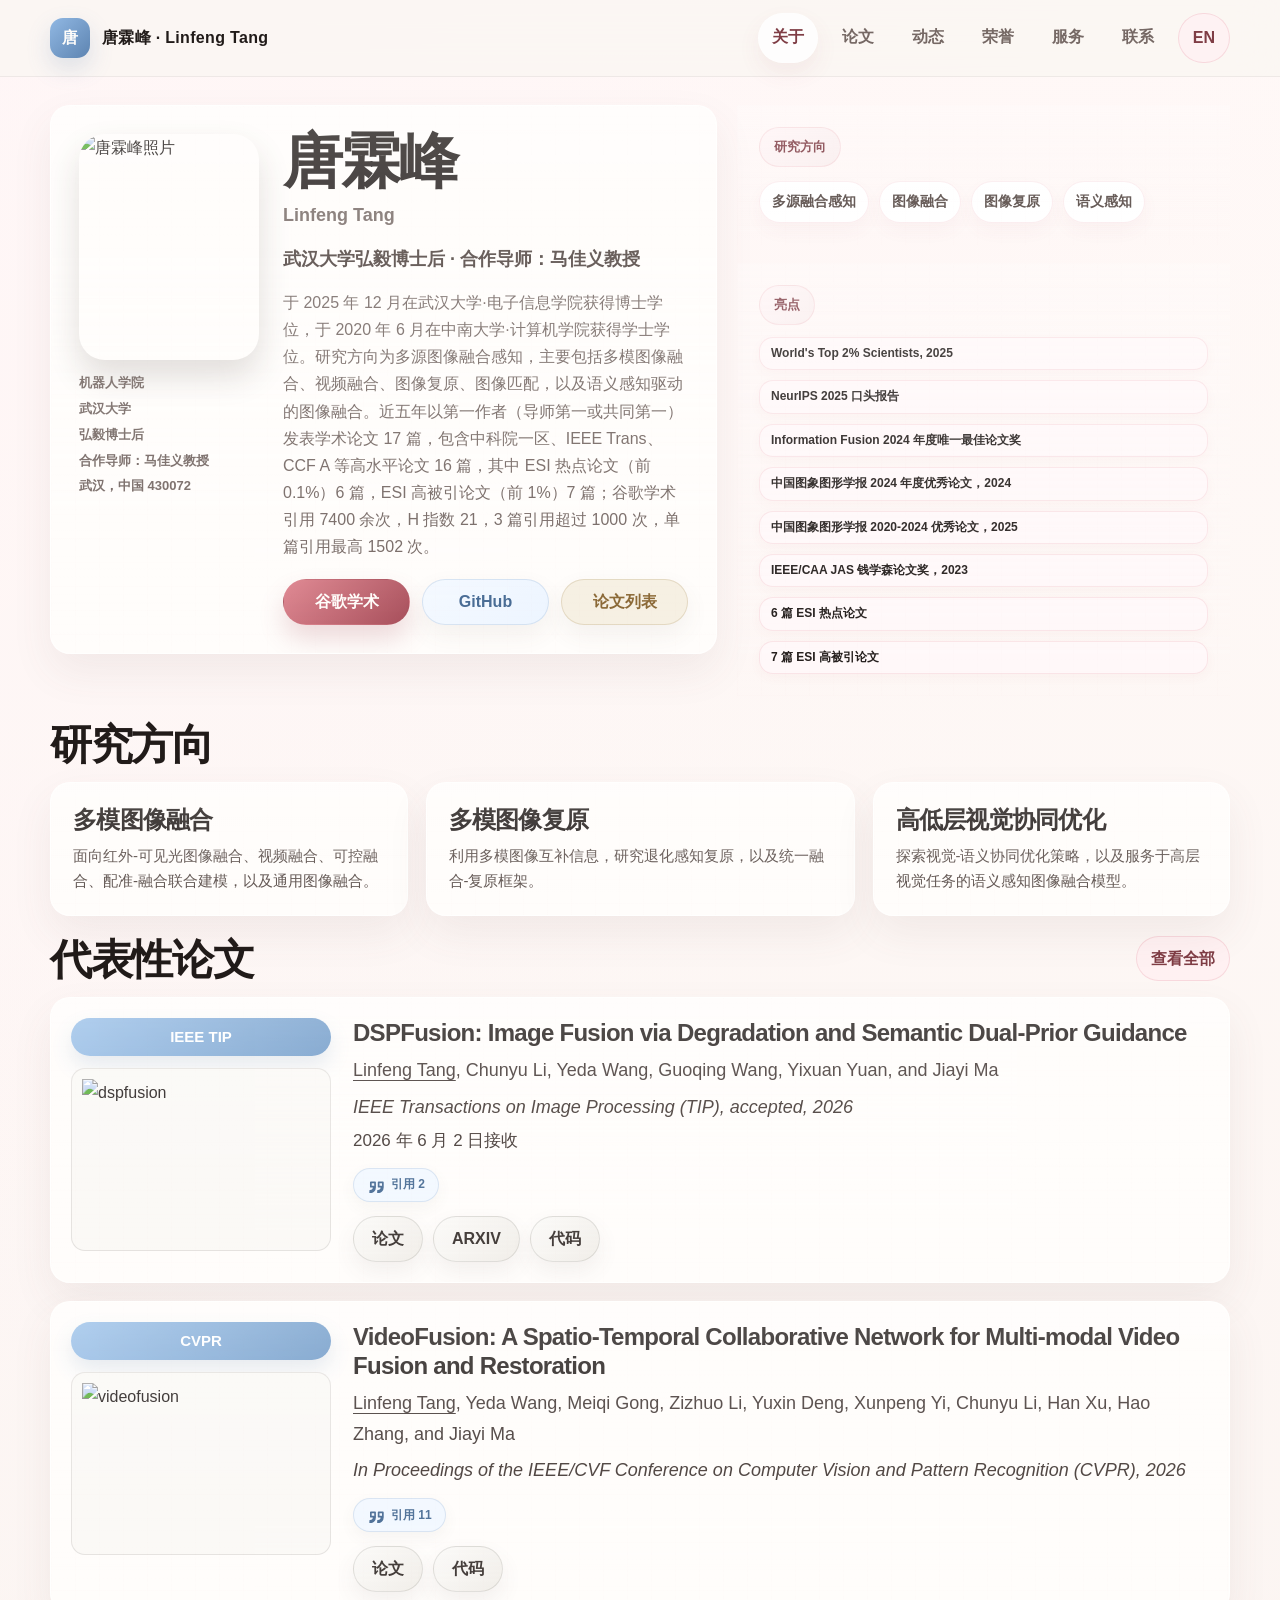
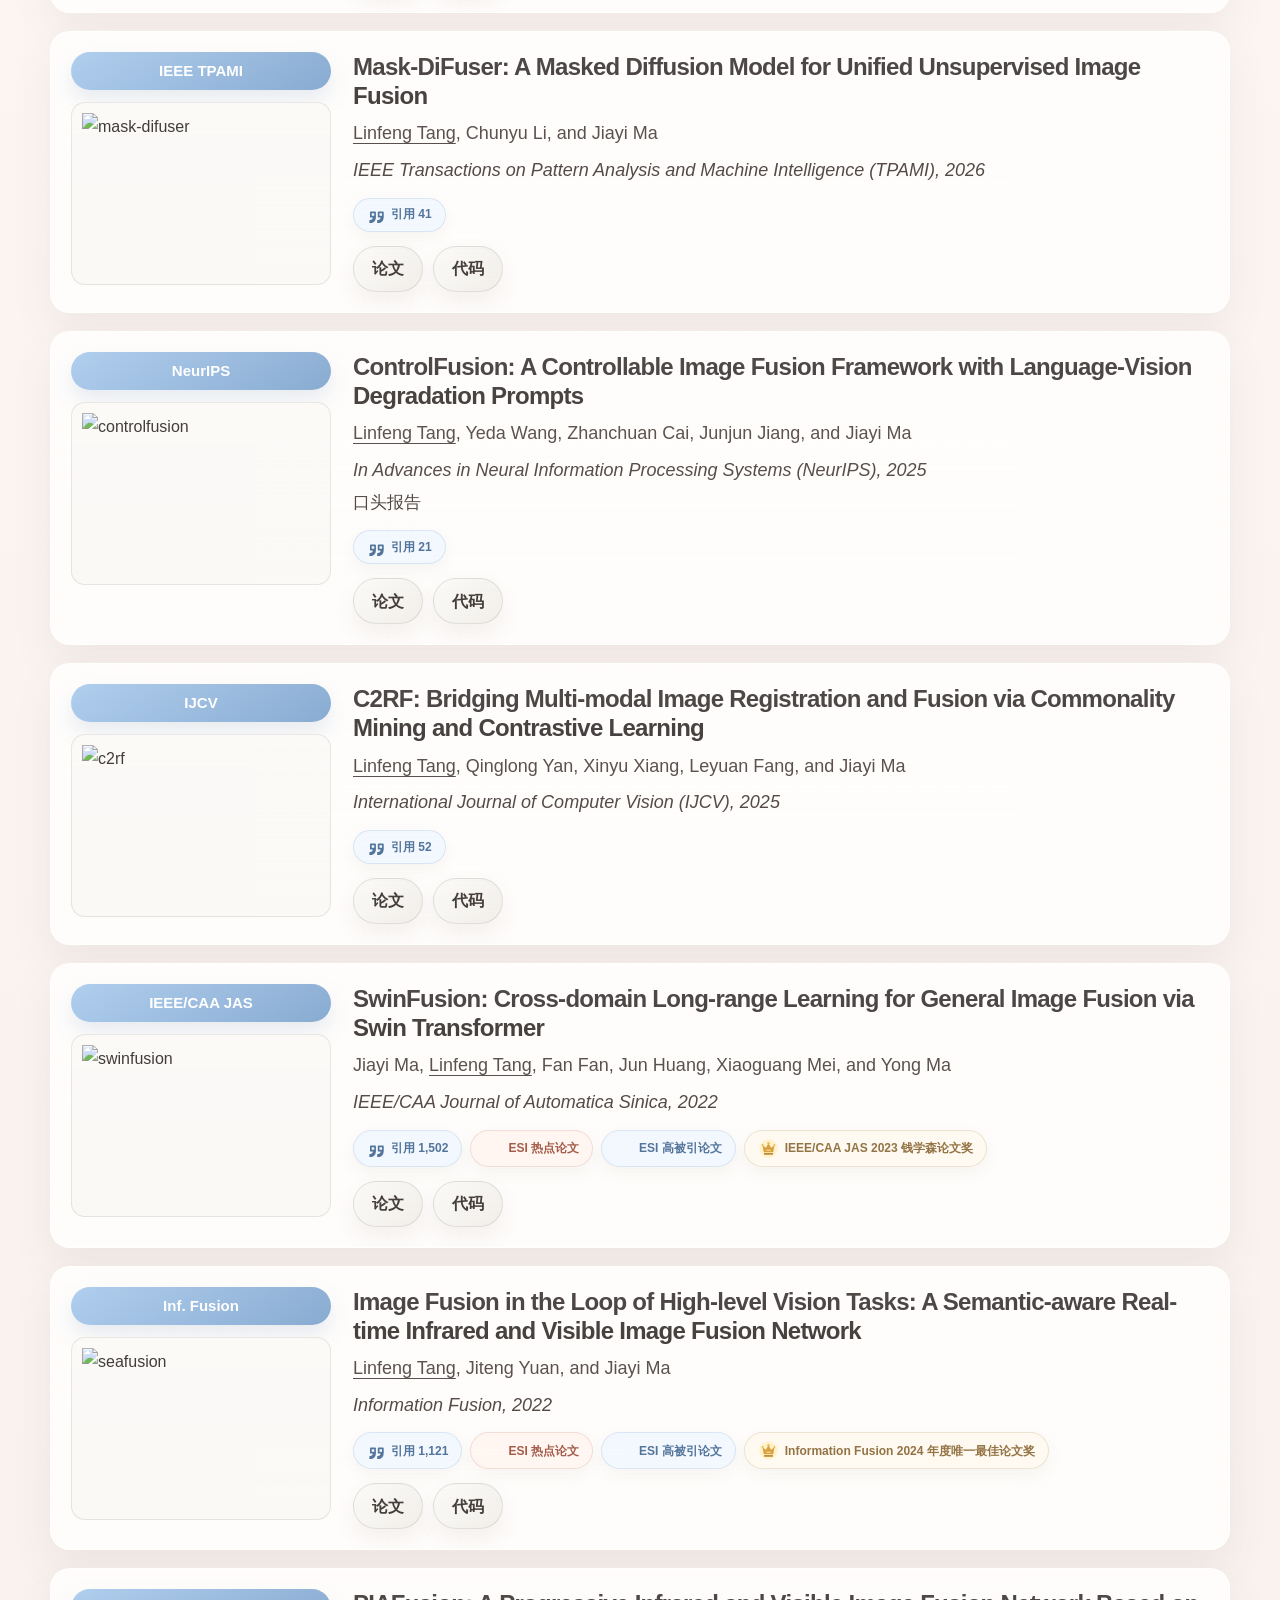
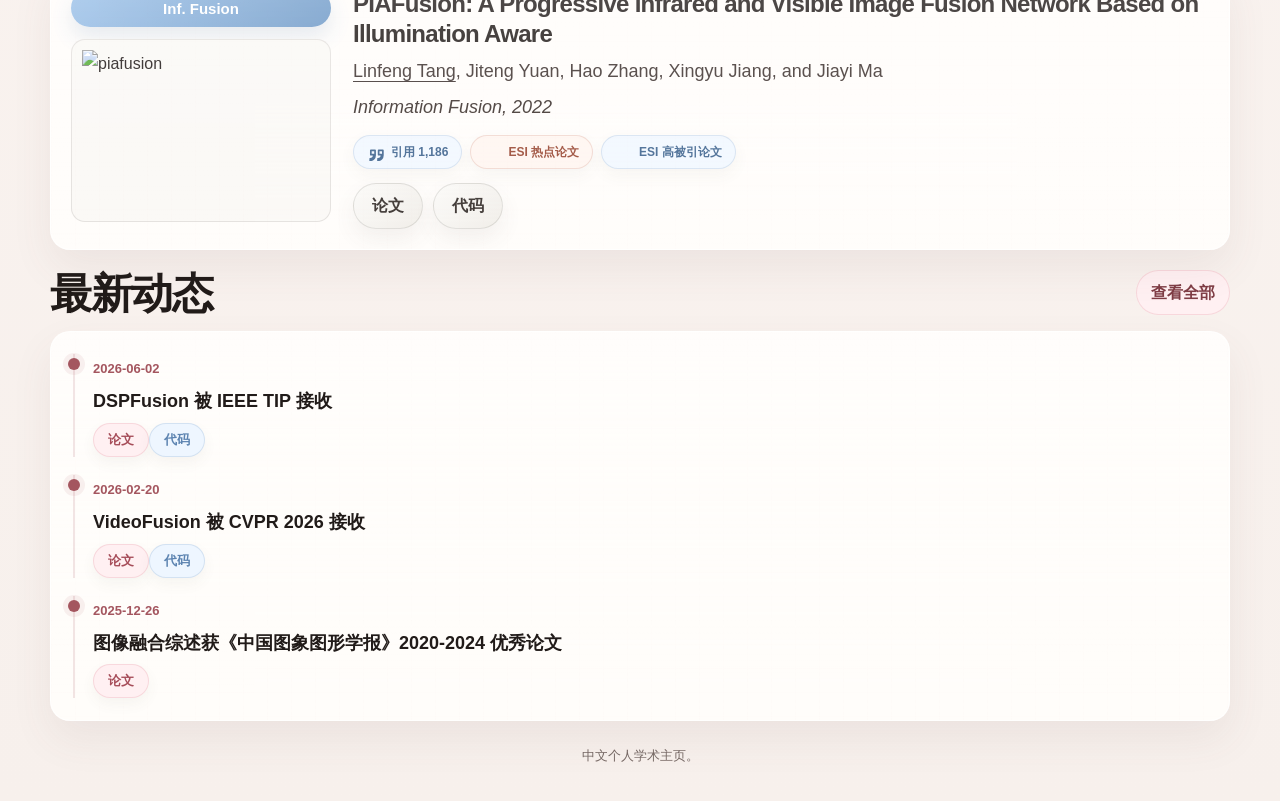
==== index.html @ 585167df "Update DSPFusion acceptance and citation counts" ====
<!doctype html>
<html lang="zh-CN">
<head>
  <meta charset="utf-8">
  <meta name="viewport" content="width=device-width, initial-scale=1">
  <title>唐霖峰 | 个人学术主页</title>
  <meta name="description" content="唐霖峰个人学术主页。">
  <link rel="alternate" hreflang="zh-CN" href="./index.html">
  <link rel="alternate" hreflang="en" href="./en/index.html">
  <link rel="stylesheet" href="./styles.css?v=20260426-crown-neutral-buttons">
</head>
<body>
  <header class="topbar">
    <div class="wrap topbar-inner">
      <a class="brand" href="./index.html">
        <span class="brand-mark">唐</span>
        <span>唐霖峰 · Linfeng Tang</span>
      </a>
      <nav class="nav">
        <a class="current" href="./index.html">关于</a>
        <a href="./publications.html">论文</a>
        <a href="./news.html">动态</a>
        <a href="./honors.html">荣誉</a>
        <a href="./services.html">服务</a>
        <a href="./contact.html">联系</a>
        <a class="lang-link" href="./en/index.html">EN</a>
      </nav>
    </div>
  </header>

  <main class="wrap">
    <section class="page-hero hero-home">
      <article class="hero-main hero-card">
        <div class="portrait-column">
          <img class="portrait" src="./assets/img/prof_pic_color.png" alt="唐霖峰照片">
          <div class="portrait-affiliation"><a href="https://robotics.whu.edu.cn/" target="_blank" rel="noreferrer">机器人学院</a><a href="https://www.whu.edu.cn/" target="_blank" rel="noreferrer">武汉大学</a><span>弘毅博士后</span><span>合作导师：马佳义教授</span><span>武汉，中国 430072</span></div>
        </div>
        <div>
          <h1>唐霖峰</h1>
          <div class="en-name">Linfeng Tang</div>
          <div class="subtitle">武汉大学弘毅博士后 · 合作导师：马佳义教授</div>
          <p class="summary">于 2025 年 12 月在武汉大学·电子信息学院获得博士学位，于 2020 年 6 月在中南大学·计算机学院获得学士学位。研究方向为多源图像融合感知，主要包括多模图像融合、视频融合、图像复原、图像匹配，以及语义感知驱动的图像融合。近五年以第一作者（导师第一或共同第一）发表学术论文 17 篇，包含中科院一区、IEEE Trans、CCF A 等高水平论文 16 篇，其中 ESI 热点论文（前 0.1%）6 篇，ESI 高被引论文（前 1%）7 篇；谷歌学术引用 7400 余次，H 指数 21，3 篇引用超过 1000 次，单篇引用最高 1502 次。</p>
          <div class="actions"><a class="btn" href="https://scholar.google.com/citations?user=PyRqpAsAAAAJ&hl=zh-CN" target="_blank" rel="noreferrer">谷歌学术</a><a class="btn-blue" href="https://github.com/Linfeng-Tang" target="_blank" rel="noreferrer">GitHub</a><a class="btn-gold" href="./publications.html">论文列表</a></div>
        </div>
      </article>

      <div class="side-stack">
        <aside class="info-card keyword-card">
          <span class="eyebrow">研究方向</span>
          <div class="chips"><span class="chip">多源融合感知</span><span class="chip">图像融合</span><span class="chip">图像复原</span><span class="chip">语义感知</span></div>
        </aside>
        <aside class="info-card">
          <span class="eyebrow">亮点</span>
          <div class="compact-badges"><span>World&#x27;s Top 2% Scientists, 2025</span><span>NeurIPS 2025 口头报告</span><span>Information Fusion 2024 年度唯一最佳论文奖</span><span>中国图象图形学报 2024 年度优秀论文，2024</span><span>中国图象图形学报 2020-2024 优秀论文，2025</span><span>IEEE/CAA JAS 钱学森论文奖，2023</span><span>6 篇 ESI 热点论文</span><span>7 篇 ESI 高被引论文</span></div>
        </aside>
      </div>
    </section>

    <section class="section">
      <div class="section-head"><h2>研究方向</h2></div>
      <div class="focus-grid">
        <article class="card">
          <h3>多模图像融合</h3>
          <p>面向红外-可见光图像融合、视频融合、可控融合、配准-融合联合建模，以及通用图像融合。</p>
        </article>
        <article class="card">
          <h3>多模图像复原</h3>
          <p>利用多模图像互补信息，研究退化感知复原，以及统一融合-复原框架。</p>
        </article>
        <article class="card">
          <h3>高低层视觉协同优化</h3>
          <p>探索视觉-语义协同优化策略，以及服务于高层视觉任务的语义感知图像融合模型。</p>
        </article>
      </div>
    </section>

    <section class="section">
      <div class="section-head">
        <h2>代表性论文</h2>
        <a class="section-link" href="./publications.html">查看全部</a>
      </div>
      <div class="publication-list">
        <article class="pub-item">
          <div class="pub-media">
            <div class="venue-badge">IEEE TIP</div>
            <a class="pub-thumb" href="./publications.html#dspfusion"><img src="./assets/img/publication_preview/DSPFusion.jpg" alt="dspfusion"></a>
          </div>
          <div>
            <h3><a href="./publications.html#dspfusion">DSPFusion: Image Fusion via Degradation and Semantic Dual-Prior Guidance</a></h3>
            <div class="pub-authors"><span class="me">Linfeng Tang</span>, Chunyu Li, Yeda Wang, Guoqing Wang, Yixuan Yuan, and Jiayi Ma</div>
            <div class="pub-venue">IEEE Transactions on Image Processing (TIP), accepted, 2026</div>
            <div class="pub-note">2026 年 6 月 2 日接收</div>
            <div class="pub-highlights"><span class="badge-citation">引用 2</span></div>
            <div class="pub-actions"><a class="paper-btn" href="https://doi.org/10.1109/TIP.2026.3700938" target="_blank" rel="noreferrer">论文</a><a class="paper-btn" href="https://arxiv.org/abs/2503.23355" target="_blank" rel="noreferrer">ARXIV</a><a class="paper-btn" href="https://github.com/Linfeng-Tang/DSPFusion" target="_blank" rel="noreferrer">代码</a></div>
          </div>
        </article>

        <article class="pub-item">
          <div class="pub-media">
            <div class="venue-badge">CVPR</div>
            <a class="pub-thumb" href="./publications.html#videofusion"><img src="./assets/img/publication_preview/VideoFusion.jpg" alt="videofusion"></a>
          </div>
          <div>
            <h3><a href="./publications.html#videofusion">VideoFusion: A Spatio-Temporal Collaborative Network for Multi-modal Video Fusion and Restoration</a></h3>
            <div class="pub-authors"><span class="me">Linfeng Tang</span>, Yeda Wang, Meiqi Gong, Zizhuo Li, Yuxin Deng, Xunpeng Yi, Chunyu Li, Han Xu, Hao Zhang, and Jiayi Ma</div>
            <div class="pub-venue">In Proceedings of the IEEE/CVF Conference on Computer Vision and Pattern Recognition (CVPR), 2026</div>
            <div class="pub-highlights"><span class="badge-citation">引用 11</span></div>
            <div class="pub-actions"><a class="paper-btn" href="https://arxiv.org/abs/2503.23359" target="_blank" rel="noreferrer">论文</a><a class="paper-btn" href="https://github.com/Linfeng-Tang/VideoFusion" target="_blank" rel="noreferrer">代码</a></div>
          </div>
        </article>

        <article class="pub-item">
          <div class="pub-media">
            <div class="venue-badge">IEEE TPAMI</div>
            <a class="pub-thumb" href="./publications.html#mask-difuser"><img src="./assets/img/publication_preview/Mask-DiFuser.jpg" alt="mask-difuser"></a>
          </div>
          <div>
            <h3><a href="./publications.html#mask-difuser">Mask-DiFuser: A Masked Diffusion Model for Unified Unsupervised Image Fusion</a></h3>
            <div class="pub-authors"><span class="me">Linfeng Tang</span>, Chunyu Li, and Jiayi Ma</div>
            <div class="pub-venue">IEEE Transactions on Pattern Analysis and Machine Intelligence (TPAMI), 2026</div>
            <div class="pub-highlights"><span class="badge-citation">引用 41</span></div>
            <div class="pub-actions"><a class="paper-btn" href="https://ieeexplore.ieee.org/document/11162636" target="_blank" rel="noreferrer">论文</a><a class="paper-btn" href="https://github.com/Linfeng-Tang/Mask-DiFuser" target="_blank" rel="noreferrer">代码</a></div>
          </div>
        </article>

        <article class="pub-item">
          <div class="pub-media">
            <div class="venue-badge">NeurIPS</div>
            <a class="pub-thumb" href="./publications.html#controlfusion"><img src="./assets/img/publication_preview/ControlFusion.jpg" alt="controlfusion"></a>
          </div>
          <div>
            <h3><a href="./publications.html#controlfusion">ControlFusion: A Controllable Image Fusion Framework with Language-Vision Degradation Prompts</a></h3>
            <div class="pub-authors"><span class="me">Linfeng Tang</span>, Yeda Wang, Zhanchuan Cai, Junjun Jiang, and Jiayi Ma</div>
            <div class="pub-venue">In Advances in Neural Information Processing Systems (NeurIPS), 2025</div>
            <div class="pub-note">口头报告</div>
            <div class="pub-highlights"><span class="badge-citation">引用 21</span></div>
            <div class="pub-actions"><a class="paper-btn" href="https://arxiv.org/pdf/2503.23356" target="_blank" rel="noreferrer">论文</a><a class="paper-btn" href="https://github.com/Linfeng-Tang/ControlFusion" target="_blank" rel="noreferrer">代码</a></div>
          </div>
        </article>

        <article class="pub-item">
          <div class="pub-media">
            <div class="venue-badge">IJCV</div>
            <a class="pub-thumb" href="./publications.html#c2rf"><img src="./assets/img/publication_preview/C2RF.jpg" alt="c2rf"></a>
          </div>
          <div>
            <h3><a href="./publications.html#c2rf">C2RF: Bridging Multi-modal Image Registration and Fusion via Commonality Mining and Contrastive Learning</a></h3>
            <div class="pub-authors"><span class="me">Linfeng Tang</span>, Qinglong Yan, Xinyu Xiang, Leyuan Fang, and Jiayi Ma</div>
            <div class="pub-venue">International Journal of Computer Vision (IJCV), 2025</div>
            <div class="pub-highlights"><span class="badge-citation">引用 52</span></div>
            <div class="pub-actions"><a class="paper-btn" href="https://link.springer.com/article/10.1007/s11263-025-02427-1" target="_blank" rel="noreferrer">论文</a><a class="paper-btn" href="https://github.com/Linfeng-Tang/C2RF" target="_blank" rel="noreferrer">代码</a></div>
          </div>
        </article>

        <article class="pub-item">
          <div class="pub-media">
            <div class="venue-badge">IEEE/CAA JAS</div>
            <a class="pub-thumb" href="./publications.html#swinfusion"><img src="./assets/img/publication_preview/SwinFusion.jpg" alt="swinfusion"></a>
          </div>
          <div>
            <h3><a href="./publications.html#swinfusion">SwinFusion: Cross-domain Long-range Learning for General Image Fusion via Swin Transformer</a></h3>
            <div class="pub-authors">Jiayi Ma, <span class="me">Linfeng Tang</span>, Fan Fan, Jun Huang, Xiaoguang Mei, and Yong Ma</div>
            <div class="pub-venue">IEEE/CAA Journal of Automatica Sinica, 2022</div>
            <div class="pub-highlights"><span class="badge-citation">引用 1,502</span><span class="badge-hot">ESI 热点论文</span><span class="badge-cited">ESI 高被引论文</span><span class="badge-award">IEEE/CAA JAS 2023 钱学森论文奖</span></div>
            <div class="pub-actions"><a class="paper-btn" href="https://ieeexplore.ieee.org/document/9812535" target="_blank" rel="noreferrer">论文</a><a class="paper-btn" href="https://github.com/Linfeng-Tang/SwinFusion" target="_blank" rel="noreferrer">代码</a></div>
          </div>
        </article>

        <article class="pub-item">
          <div class="pub-media">
            <div class="venue-badge">Inf. Fusion</div>
            <a class="pub-thumb" href="./publications.html#seafusion"><img src="./assets/img/publication_preview/SeAFusion.jpg" alt="seafusion"></a>
          </div>
          <div>
            <h3><a href="./publications.html#seafusion">Image Fusion in the Loop of High-level Vision Tasks: A Semantic-aware Real-time Infrared and Visible Image Fusion Network</a></h3>
            <div class="pub-authors"><span class="me">Linfeng Tang</span>, Jiteng Yuan, and Jiayi Ma</div>
            <div class="pub-venue">Information Fusion, 2022</div>
            <div class="pub-highlights"><span class="badge-citation">引用 1,121</span><span class="badge-hot">ESI 热点论文</span><span class="badge-cited">ESI 高被引论文</span><span class="badge-award">Information Fusion 2024 年度唯一最佳论文奖</span></div>
            <div class="pub-actions"><a class="paper-btn" href="https://www.sciencedirect.com/science/article/pii/S1566253521002542" target="_blank" rel="noreferrer">论文</a><a class="paper-btn" href="https://github.com/Linfeng-Tang/SeAFusion" target="_blank" rel="noreferrer">代码</a></div>
          </div>
        </article>

        <article class="pub-item">
          <div class="pub-media">
            <div class="venue-badge">Inf. Fusion</div>
            <a class="pub-thumb" href="./publications.html#piafusion"><img src="./assets/img/publication_preview/PIAFusion.jpg" alt="piafusion"></a>
          </div>
          <div>
            <h3><a href="./publications.html#piafusion">PIAFusion: A Progressive Infrared and Visible Image Fusion Network Based on Illumination Aware</a></h3>
            <div class="pub-authors"><span class="me">Linfeng Tang</span>, Jiteng Yuan, Hao Zhang, Xingyu Jiang, and Jiayi Ma</div>
            <div class="pub-venue">Information Fusion, 2022</div>
            <div class="pub-highlights"><span class="badge-citation">引用 1,186</span><span class="badge-hot">ESI 热点论文</span><span class="badge-cited">ESI 高被引论文</span></div>
            <div class="pub-actions"><a class="paper-btn" href="https://www.sciencedirect.com/science/article/pii/S156625352200032X" target="_blank" rel="noreferrer">论文</a><a class="paper-btn" href="https://github.com/Linfeng-Tang/PIAFusion" target="_blank" rel="noreferrer">代码</a></div>
          </div>
        </article>
      </div>
    </section>

    <section class="section">
      <div class="section-head">
        <h2>最新动态</h2>
        <a class="section-link" href="./news.html">查看全部</a>
      </div>
      <div class="timeline-card">
        <div class="timeline-list">
          <div class="timeline-item">
            <span>2026-06-02</span>
            <strong>DSPFusion 被 IEEE TIP 接收</strong>
            <p><a class="mini-btn paper" href="https://doi.org/10.1109/TIP.2026.3700938" target="_blank" rel="noreferrer">论文</a><a class="mini-btn code" href="https://github.com/Linfeng-Tang/DSPFusion" target="_blank" rel="noreferrer">代码</a></p>
          </div>
          <div class="timeline-item">
            <span>2026-02-20</span>
            <strong>VideoFusion 被 CVPR 2026 接收</strong>
            <p><a class="mini-btn paper" href="https://arxiv.org/abs/2503.23359" target="_blank" rel="noreferrer">论文</a><a class="mini-btn code" href="https://github.com/Linfeng-Tang/VideoFusion" target="_blank" rel="noreferrer">代码</a></p>
          </div>
          <div class="timeline-item">
            <span>2025-12-26</span>
            <strong>图像融合综述获《中国图象图形学报》2020-2024 优秀论文</strong>
            <p><a class="mini-btn paper" href="https://www.cjig.cn/thesisDetails#10.11834/jig.220422&lang=zh" target="_blank" rel="noreferrer">论文</a></p>
          </div>
        </div>
      </div>
    </section>

    <div class="footer">中文个人学术主页。</div>
  </main>
</body>
</html>
---- styles.css ----
:root {
  --bg: #f8f4f1;
  --paper: #fffdfb;
  --card: rgba(255, 253, 251, 0.95);
  --ink: #211b19;
  --muted: #766965;
  --line: rgba(33, 27, 25, 0.1);
  --accent: #a4565f;
  --accent-deep: #7f3d45;
  --accent-2: #678bb4;
  --accent-soft: #f7e9e8;
  --rednote: #d96b78;
  --rednote-deep: #a64d59;
  --rednote-soft: #fff0f2;
  --rednote-line: rgba(217, 107, 120, 0.18);
  --blue-soft: #eef6ff;
  --blue-line: rgba(90, 132, 182, 0.18);
  --blue-deep: #5d84b1;
  --blue-deeper: #466a93;
  --gold-soft: #f6f0e3;
  --gold-line: rgba(146, 109, 47, 0.18);
  --gold-deep: #8a6835;
  --ink-soft: #f4f0eb;
  --shadow: 0 18px 42px rgba(98, 82, 77, 0.08);
  --shadow-soft: 0 10px 24px rgba(98, 82, 77, 0.07);
  --radius: 20px;
  --max: 1180px;
}

* { box-sizing: border-box; }
html { scroll-behavior: smooth; }
body {
  margin: 0;
  color: var(--ink);
  font: 16px/1.7 "Segoe UI", "PingFang SC", "Microsoft YaHei", sans-serif;
  background:
    linear-gradient(135deg, rgba(255, 245, 246, 0.76) 0%, transparent 34%),
    linear-gradient(180deg, #fff9f7 0%, #f7f0ec 100%);
}

a {
  color: inherit;
  text-decoration: none;
  transition: color 160ms ease, background-color 160ms ease, border-color 160ms ease, box-shadow 160ms ease, transform 160ms ease;
}
img { display: block; max-width: 100%; }

.wrap { width: min(var(--max), calc(100% - 32px)); margin: 0 auto; }

.topbar {
  position: sticky;
  top: 0;
  z-index: 20;
  backdrop-filter: blur(18px);
  background: rgba(251, 246, 243, 0.88);
  border-bottom: 1px solid rgba(33, 27, 25, 0.06);
}

.topbar-inner {
  min-height: 76px;
  display: flex;
  justify-content: space-between;
  align-items: center;
  gap: 16px;
}

.brand {
  display: flex;
  align-items: center;
  gap: 12px;
  font-weight: 800;
  letter-spacing: 0.02em;
}

.brand-mark {
  width: 40px;
  height: 40px;
  border-radius: 13px;
  display: grid;
  place-items: center;
  color: #fffdfa;
  background: linear-gradient(135deg, #91b8e3, var(--blue-deep));
  box-shadow: 0 10px 24px rgba(93, 132, 177, 0.2);
}

.nav {
  display: flex;
  flex-wrap: wrap;
  gap: 10px;
}

.nav a {
  padding: 10px 14px;
  border-radius: 999px;
  color: var(--muted);
  font-weight: 700;
}

.nav a:hover,
.nav a.current {
  color: var(--accent-deep);
  background: rgba(255, 255, 255, 0.86);
  box-shadow: 0 10px 22px rgba(166, 77, 89, 0.08);
}

.nav .lang-link {
  color: var(--accent-deep);
  background: rgba(255, 240, 242, 0.78);
  border: 1px solid var(--rednote-line);
}

.nav .lang-link:hover {
  color: #fffdfa;
  background: linear-gradient(135deg, #de8791, var(--rednote-deep));
  border-color: transparent;
}

.page-hero {
  padding: 28px 0 14px;
}

.hero-card,
.card,
.pub-item,
.list-card,
.contact-card,
.timeline-card {
  background: var(--card);
  border: 1px solid rgba(255, 255, 255, 0.72);
  box-shadow: var(--shadow);
  border-radius: var(--radius);
}

.hero-card,
.card,
.list-card,
.contact-card,
.timeline-card,
.pub-item,
.info-card {
  position: relative;
  overflow: hidden;
}

.hero-card::before,
.card::before,
.list-card::before,
.contact-card::before,
.timeline-card::before,
.pub-item::before,
.info-card::before {
  content: "";
  position: absolute;
  inset: 0;
  pointer-events: none;
  background:
    linear-gradient(rgba(255, 255, 255, 0.5), rgba(255, 255, 255, 0)),
    linear-gradient(90deg, rgba(217, 107, 120, 0.018) 1px, transparent 1px),
    linear-gradient(rgba(217, 107, 120, 0.018) 1px, transparent 1px);
  background-size: auto, 24px 24px, 24px 24px;
  opacity: 0.45;
 }

.hero-card {
  padding: 28px;
}

h1,
h2,
h3 {
  margin: 0;
  letter-spacing: -0.03em;
}

h1 {
  font: 700 clamp(38px, 6vw, 60px)/0.96 "Georgia", "Times New Roman", "Songti SC", serif;
}

h2 {
  font: 700 clamp(28px, 4vw, 42px)/1 "Georgia", "Times New Roman", "Songti SC", serif;
}

h3 {
  font-size: 24px;
  line-height: 1.22;
}

.hero-card p,
.section-head p,
.muted {
  color: var(--muted);
}

.section {
  padding: 14px 0 6px;
}

.section-head {
  display: flex;
  justify-content: space-between;
  align-items: end;
  gap: 16px;
  margin-bottom: 16px;
}

.section-link {
  color: var(--accent-deep);
  font-weight: 800;
  padding: 8px 14px;
  border-radius: 999px;
  background: rgba(255, 240, 242, 0.9);
  border: 1px solid var(--rednote-line);
}

.section-link:hover {
  color: #fffdfa;
  background: linear-gradient(135deg, #d98691, var(--rednote-deep));
  border-color: transparent;
  box-shadow: 0 10px 22px rgba(166, 77, 89, 0.16);
}

.eyebrow {
  display: inline-flex;
  padding: 8px 14px;
  border-radius: 999px;
  background: linear-gradient(135deg, #fff5f6, #f9eeee);
  color: var(--accent-deep);
  font-size: 13px;
  font-weight: 800;
  border: 1px solid rgba(217, 107, 120, 0.14);
}

.hero-home {
  display: grid;
  grid-template-columns: 1.15fr 0.85fr;
  gap: 20px;
  align-items: start;
}

.hero-main {
  padding: 28px;
  display: grid;
  grid-template-columns: 180px 1fr;
  gap: 24px;
}

html[lang="en"] .hero-main {
  grid-template-columns: 168px minmax(0, 1fr);
  gap: 22px;
}

.portrait {
  width: 180px;
  height: 226px;
  border-radius: 26px;
  object-fit: cover;
  box-shadow: 0 16px 32px rgba(45, 30, 26, 0.16);
}

html[lang="en"] .portrait {
  width: 168px;
  height: 211px;
}

.portrait-affiliation {
  display: grid;
  gap: 7px;
  margin-top: 14px;
  color: var(--muted);
  font-size: 13px;
  line-height: 1.45;
  font-weight: 700;
}

.portrait-affiliation a,
.portrait-affiliation span {
  display: block;
}

.portrait-affiliation a:hover {
  color: var(--accent-deep);
}

.en-name {
  margin-top: 8px;
  font-size: 18px;
  color: var(--muted);
  font-weight: 600;
}

.subtitle {
  margin-top: 14px;
  font-size: 18px;
  color: #4d413d;
  font-weight: 600;
}

.summary {
  margin: 14px 0 0;
  color: #564945;
}

html[lang="en"] .summary {
  text-align: justify;
  text-justify: inter-word;
  hyphens: auto;
}

.chips,
.actions,
.stats {
  display: flex;
  flex-wrap: wrap;
  gap: 10px;
}

.chips { margin-top: 18px; }
.actions { margin-top: 18px; }
.stats { margin-top: 22px; }

.hero-main .actions {
  display: grid;
  grid-template-columns: repeat(3, minmax(0, 1fr));
  gap: 12px;
}

.hero-main .actions a {
  width: 100%;
  min-width: 0;
  padding-inline: 12px;
  white-space: nowrap;
}

.chip {
  padding: 8px 12px;
  border-radius: 999px;
  background: rgba(255, 255, 255, 0.96);
  border: 1px solid rgba(217, 107, 120, 0.12);
  color: #5c504c;
  font-size: 14px;
  font-weight: 700;
  box-shadow: 0 8px 18px rgba(166, 77, 89, 0.045);
}

.btn,
.btn-blue,
.btn-gold,
.btn-neutral,
.btn-ghost,
.paper-btn {
  min-height: 46px;
  padding: 0 18px;
  border-radius: 999px;
  display: inline-flex;
  align-items: center;
  justify-content: center;
  font-weight: 800;
  letter-spacing: 0;
  box-shadow: var(--shadow-soft);
}

.btn {
  color: #fffdfa;
  background: linear-gradient(135deg, #df8791, var(--rednote-deep));
  border: 1px solid transparent;
  box-shadow: 0 14px 26px rgba(166, 77, 89, 0.2);
}

.btn-ghost {
  color: var(--accent-deep);
  background: rgba(255, 255, 255, 0.94);
  border: 1.5px solid rgba(217, 107, 120, 0.14);
}

.paper-btn {
  color: #3f3835;
  background: linear-gradient(135deg, #fbfaf8, #f1eee9);
  border: 1.5px solid rgba(33, 27, 25, 0.11);
  box-shadow: 0 10px 22px rgba(98, 82, 77, 0.075);
}

.btn-blue {
  color: var(--blue-deeper);
  background: linear-gradient(135deg, #f4f9ff, #edf5ff);
  border: 1.5px solid var(--blue-line);
}

.btn-gold {
  color: var(--gold-deep);
  background: var(--gold-soft);
  border: 1.5px solid var(--gold-line);
}

.btn-neutral {
  color: #4b403c;
  background: rgba(255, 255, 255, 0.9);
  border: 1.5px solid rgba(33, 27, 25, 0.12);
}

.btn:hover,
.btn-blue:hover,
.btn-gold:hover,
.btn-neutral:hover,
.btn-ghost:hover,
.paper-btn:hover {
  transform: translateY(-2px);
}

.btn-ghost:hover {
  color: var(--accent-deep);
  border-color: rgba(217, 107, 120, 0.24);
  background: linear-gradient(135deg, #fff7f8, #fff0f2);
  box-shadow: 0 12px 24px rgba(166, 77, 89, 0.11);
}

.paper-btn:hover {
  color: var(--ink);
  background: linear-gradient(135deg, #f1eee9, #e8e2dc);
  border-color: rgba(33, 27, 25, 0.16);
  box-shadow: 0 12px 24px rgba(98, 82, 77, 0.1);
}

.btn-blue:hover {
  color: #fffdfa;
  background: linear-gradient(135deg, #92bae5, var(--blue-deep));
  border-color: transparent;
  box-shadow: 0 12px 24px rgba(85, 119, 155, 0.16);
}

.btn-gold:hover {
  color: #fffdfa;
  background: linear-gradient(135deg, #b58d56, var(--gold-deep));
  border-color: transparent;
  box-shadow: 0 12px 24px rgba(138, 104, 53, 0.16);
}

.btn-neutral:hover {
  color: var(--ink);
  background: var(--ink-soft);
  border-color: rgba(33, 27, 25, 0.18);
  box-shadow: 0 12px 24px rgba(107, 92, 86, 0.08);
}

.side-stack {
  display: grid;
  gap: 18px;
}

.info-card {
  padding: 22px;
}

.keyword-card .chips {
  margin-top: 14px;
}

.keyword-card .chip {
  background: rgba(255, 255, 255, 0.92);
}

.info-card p {
  margin: 10px 0 0;
  color: #564945;
}

.info-card .compact-list {
  margin: 12px 0 0;
  padding-left: 18px;
  color: #564945;
}

.info-card .compact-list li {
  margin: 6px 0;
}

.info-card .compact-badges {
  display: grid;
  grid-template-columns: 1fr;
  gap: 10px;
}

.info-card .compact-badges span {
  width: 100%;
  border-radius: 14px;
  line-height: 1.45;
}

.stats .stat {
  min-width: 145px;
  padding: 16px;
  border-radius: 18px;
  background: linear-gradient(180deg, rgba(255,255,255,0.98), rgba(244,236,232,0.88));
  border: 1px solid rgba(33, 27, 25, 0.06);
}

.stats strong {
  display: block;
  color: var(--accent);
  font-size: 28px;
  line-height: 1;
  margin-bottom: 6px;
}

.stats span {
  color: var(--muted);
  font-size: 13px;
  font-weight: 700;
}

.focus-grid,
.honor-grid,
.services-grid {
  display: grid;
  grid-template-columns: repeat(3, 1fr);
  gap: 18px;
}

.focus-grid {
  grid-template-columns: 1fr 1.2fr 1fr;
}

.card,
.list-card,
.timeline-card,
.contact-card {
  padding: 22px;
}

.card p,
.list-card p {
  margin: 10px 0 0;
  color: #5c504c;
}

.focus-grid .card p {
  font-size: 15px;
  line-height: 1.62;
}

.publication-list {
  display: grid;
  gap: 18px;
}

.pub-item {
  display: grid;
  grid-template-columns: 260px 1fr;
  gap: 22px;
  padding: 20px;
  scroll-margin-top: 96px;
}

.pub-media {
  display: grid;
  gap: 12px;
  align-content: start;
}

.venue-badge {
  display: inline-flex;
  align-items: center;
  justify-content: center;
  min-height: 38px;
  padding: 0 14px;
  border-radius: 999px;
  background: linear-gradient(135deg, #9cc2ea, #6e99c7);
  color: #fff;
  font-weight: 800;
  font-size: 15px;
  box-shadow: 0 10px 20px rgba(93, 132, 177, 0.18);
}

.pub-thumb {
  aspect-ratio: 1.42 / 1;
  border-radius: 14px;
  border: 1px solid var(--line);
  background: #fbf9f6;
  padding: 10px;
  display: grid;
  place-items: center;
  overflow: hidden;
}

.pub-thumb img {
  width: 100%;
  height: 100%;
  object-fit: contain;
  object-position: center;
}

.pub-authors {
  margin-top: 8px;
  font-size: 18px;
  color: #403532;
}

.pub-authors .me {
  text-decoration: underline;
  text-underline-offset: 4px;
}

.pub-venue {
  margin-top: 6px;
  font-size: 18px;
  font-style: italic;
  color: #3f3430;
}

.pub-note {
  margin-top: 4px;
  font-size: 17px;
  color: #3f3430;
}

.pub-actions {
  display: flex;
  flex-wrap: wrap;
  gap: 10px;
  margin-top: 14px;
}

.pub-highlights {
  display: flex;
  flex-wrap: wrap;
  gap: 8px;
  margin-top: 12px;
}

.pub-highlights span {
  display: inline-flex;
  align-items: center;
  gap: 6px;
  min-height: 34px;
  max-width: min(100%, 360px);
  padding: 7px 13px;
  border-radius: 999px;
  background: rgba(255, 255, 255, 0.88);
  color: #5f5651;
  font-size: 12px;
  font-weight: 800;
  line-height: 1.35;
  white-space: normal;
  border: 1px solid rgba(33, 27, 25, 0.08);
  box-shadow: 0 6px 16px rgba(98, 82, 77, 0.055);
}

.pub-highlights .badge-citation::before,
.pub-highlights .badge-hot::before,
.pub-highlights .badge-cited::before,
.pub-highlights .badge-award::before,
.pub-highlights .badge-note::before {
  content: "";
  width: 18px;
  height: 18px;
  flex: 0 0 18px;
  background-position: center;
  background-repeat: no-repeat;
  background-size: 17px 17px;
}

.pub-highlights .badge-citation::before {
  background-image: url("data:image/svg+xml,%3Csvg xmlns='http://www.w3.org/2000/svg' width='18' height='18' viewBox='0 0 24 24' fill='none' stroke='%23466a93' stroke-width='2.4' stroke-linecap='round' stroke-linejoin='round'%3E%3Cpath d='M3 21c3 0 5-2 5-5v-1H4V9h6v7c0 4-3 7-7 7'/%3E%3Cpath d='M14 21c3 0 5-2 5-5v-1h-4V9h6v7c0 4-3 7-7 7'/%3E%3C/svg%3E");
}

.pub-highlights .badge-hot::before {
  background-image: url("https://webofscience.zendesk.com/hc/article_attachments/20135127241873");
}

.pub-highlights .badge-cited::before {
  background-image: url("https://webofscience.zendesk.com/hc/article_attachments/20135124514577");
}

.pub-highlights .badge-award::before {
  width: 21px;
  height: 21px;
  flex-basis: 21px;
  background-size: 21px 21px;
  background-image: url("data:image/svg+xml,%3Csvg xmlns='http://www.w3.org/2000/svg' width='21' height='21' viewBox='0 0 24 24'%3E%3Ccircle cx='12' cy='12' r='10.5' fill='%23fff1c9'/%3E%3Cpath fill='%23d59a2f' d='M5.2 8.2 9 11.1l3-5.2 3 5.2 3.8-2.9-1.4 8H6.6l-1.4-8Z'/%3E%3Cpath fill='%23b98222' d='M6.9 17.2h10.2v2H6.9z'/%3E%3Ccircle cx='12' cy='6' r='1.4' fill='%23e9b94e'/%3E%3Ccircle cx='5.3' cy='8.1' r='1.2' fill='%23e9b94e'/%3E%3Ccircle cx='18.7' cy='8.1' r='1.2' fill='%23e9b94e'/%3E%3Cpath fill='%23fff8df' opacity='.72' d='M9.2 13.4h5.6l-.5 1.3H9.7l-.5-1.3Z'/%3E%3C/svg%3E");
}

.pub-highlights .badge-note::before {
  background-image: url("data:image/svg+xml,%3Csvg xmlns='http://www.w3.org/2000/svg' width='18' height='18' viewBox='0 0 24 24' fill='none' stroke='%238a6835' stroke-width='2.2' stroke-linecap='round' stroke-linejoin='round'%3E%3Cpath d='M13 3 9.8 10 3 13l6.8 3L13 23l3.2-7L23 13l-6.8-3L13 3Z'/%3E%3Cpath d='M5 3v4'/%3E%3Cpath d='M3 5h4'/%3E%3C/svg%3E");
}

.pub-highlights .badge-citation {
  color: var(--blue-deeper);
  background: #f2f8ff;
  border-color: var(--blue-line);
}

.pub-highlights .badge-hot {
  color: #9d4f3b;
  background: #fff6f1;
  border-color: rgba(184, 90, 66, 0.18);
}

.pub-highlights .badge-cited {
  color: var(--blue-deeper);
  background: #f2f8ff;
  border-color: var(--blue-line);
}

.pub-highlights .badge-award,
.pub-highlights .badge-note {
  color: var(--gold-deep);
  background: #fffaf0;
  border-color: var(--gold-line);
}

.timeline-list {
  display: grid;
  gap: 18px;
}

.timeline-item {
  position: relative;
  padding-left: 18px;
  border-left: 2px solid rgba(166, 77, 89, 0.14);
}

.timeline-item::before {
  content: "";
  position: absolute;
  left: -7px;
  top: 4px;
  width: 12px;
  height: 12px;
  border-radius: 50%;
  background: var(--accent);
  box-shadow: 0 0 0 5px rgba(166, 77, 89, 0.08);
}

.timeline-item span {
  display: inline-block;
  margin-bottom: 6px;
  color: var(--accent);
  font-size: 13px;
  font-weight: 800;
}

.timeline-item strong {
  display: block;
  margin-bottom: 6px;
  font-size: 18px;
}

.timeline-item p,
.contact-card p {
  margin: 0;
  color: var(--muted);
}

.plain-list {
  margin: 12px 0 0;
  padding-left: 20px;
  color: #564945;
}

.plain-list li {
  margin: 6px 0;
}

.contact-grid {
  display: grid;
  grid-template-columns: 1fr 140px;
  gap: 16px;
  align-items: start;
  margin-top: 16px;
}

.contact-links {
  display: grid;
  gap: 10px;
}

.contact-links a {
  padding: 14px 16px;
  border-radius: 16px;
  background: rgba(255,255,255,0.92);
  border: 1px solid rgba(217, 107, 120, 0.12);
  font-weight: 700;
  box-shadow: 0 6px 16px rgba(166, 77, 89, 0.045);
}

.contact-links a:hover {
  color: var(--accent-deep);
  background: linear-gradient(135deg, #fff7f8, #fff0f2);
  border-color: rgba(217, 107, 120, 0.22);
  transform: translateY(-1px);
}

.contact-hero {
  display: grid;
  gap: 10px;
}

.contact-badges {
  margin-top: 4px;
}

.contact-card-refined {
  padding: 28px;
}

.contact-links-refined {
  gap: 14px;
}

.contact-link-card {
  display: grid;
  grid-template-columns: 48px 1fr 20px;
  align-items: center;
  gap: 14px;
  min-height: 90px;
  padding: 18px 18px;
  border-radius: 20px;
  background:
    linear-gradient(135deg, rgba(255,255,255,0.98), rgba(255,252,249,0.9));
  border: 1px solid rgba(217, 107, 120, 0.1);
  box-shadow: 0 12px 24px rgba(98, 82, 77, 0.055);
  position: relative;
}

.contact-link-card:hover {
  transform: translateY(-2px);
  box-shadow: 0 18px 34px rgba(166, 77, 89, 0.085);
}

.contact-link-card::after {
  content: "";
  position: absolute;
  inset: 0 auto 0 0;
  width: 5px;
  border-radius: 22px 0 0 22px;
  background: linear-gradient(180deg, rgba(255,255,255,0), rgba(255,255,255,0));
  transition: background 160ms ease;
}

.contact-link-card:hover::after,
.contact-link-card.is-active::after {
  background: linear-gradient(180deg, #e8a0a8, var(--rednote-deep));
}

.contact-icon {
  width: 48px;
  height: 48px;
  border-radius: 16px;
  display: grid;
  place-items: center;
  background: rgba(255, 255, 255, 0.96);
  box-shadow: 0 12px 22px rgba(98, 82, 77, 0.1);
  overflow: hidden;
}

.contact-icon img {
  width: 26px;
  height: 26px;
  object-fit: contain;
  display: block;
}

.contact-copy {
  display: grid;
  gap: 3px;
}

.contact-copy strong {
  color: var(--ink);
  font-size: 16px;
  line-height: 1.2;
}

.contact-copy em {
  color: var(--muted);
  font-style: normal;
  font-size: 15px;
}

.contact-arrow {
  justify-self: end;
  font-size: 18px;
  font-weight: 800;
  color: rgba(166, 77, 89, 0.42);
}

.accent-red .contact-icon {
  background: rgba(255, 255, 255, 0.96);
}

.accent-blue .contact-icon {
  background: rgba(255, 255, 255, 0.96);
}

.accent-dark .contact-icon {
  background: rgba(255, 255, 255, 0.96);
}

.accent-pink .contact-icon {
  background: rgba(255, 255, 255, 0.96);
}

.accent-gold .contact-icon {
  background: rgba(255, 255, 255, 0.96);
}

.accent-neutral .contact-icon {
  background: rgba(255, 255, 255, 0.96);
}

.accent-red.is-active,
.accent-red:hover {
  background: linear-gradient(135deg, rgba(255, 247, 248, 0.98), rgba(255, 240, 242, 0.94));
  border-color: rgba(217, 107, 120, 0.16);
}

.accent-blue:hover,
.accent-dark:hover,
.accent-pink:hover,
.accent-gold:hover,
.accent-neutral:hover {
  border-color: rgba(217, 107, 120, 0.12);
}

.qr-panel {
  display: grid;
  justify-items: center;
  gap: 12px;
  padding: 14px 12px;
  border-radius: 22px;
  background: linear-gradient(180deg, rgba(255,255,255,0.95), rgba(252, 248, 244, 0.86));
  border: 1px solid rgba(93, 132, 177, 0.1);
}

.info-card p a {
  color: var(--accent-deep);
  text-decoration: underline;
  text-decoration-thickness: 1px;
  text-underline-offset: 3px;
}

.pub-item h3 a:hover,
.timeline-item a:hover,
.info-card a:hover,
.hero-card a:hover,
.card a:hover,
.list-card a:hover {
  color: var(--accent-deep);
}

.mini-actions {
  display: flex;
  flex-wrap: wrap;
  gap: 10px;
  margin-top: 14px;
}

.mini-btn {
  min-height: 34px;
  padding: 0 14px;
  border-radius: 999px;
  display: inline-flex;
  align-items: center;
  justify-content: center;
  font-size: 13px;
  font-weight: 800;
  border: 1px solid transparent;
  box-shadow: 0 6px 14px rgba(98, 82, 77, 0.055);
}

.mini-btn.paper {
  color: var(--rednote-deep);
  background: var(--rednote-soft);
  border-color: var(--rednote-line);
}

.mini-btn.code {
  color: var(--blue-deep);
  background: var(--blue-soft);
  border-color: var(--blue-line);
}

.mini-btn.data {
  color: var(--gold-deep);
  background: var(--gold-soft);
  border-color: var(--gold-line);
}

.mini-btn.note {
  color: #5d4b42;
  background: rgba(255, 255, 255, 0.94);
  border-color: rgba(33, 27, 25, 0.12);
}

.mini-btn:hover {
  transform: translateY(-1px);
}

.mini-btn.paper:hover {
  color: #fffdfa;
  background: linear-gradient(135deg, #de8791, var(--rednote-deep));
  border-color: transparent;
}

.mini-btn.code:hover {
  color: #fffdfa;
  background: linear-gradient(135deg, #3d8ef5, var(--blue-deep));
  border-color: transparent;
}

.mini-btn.data:hover {
  color: #fffdfa;
  background: linear-gradient(135deg, #d89d2f, var(--gold-deep));
  border-color: transparent;
}

.mini-btn.note:hover {
  color: var(--ink);
  background: var(--ink-soft);
}

.qr {
  width: 100%;
  border-radius: 18px;
  padding: 10px;
  background: rgba(255,255,255,0.96);
  border: 1px solid rgba(93, 132, 177, 0.12);
  box-shadow: 0 12px 24px rgba(93, 132, 177, 0.08);
}

.qr-note {
  margin: 0;
  text-align: center;
  color: var(--muted);
  font-size: 13px;
  line-height: 1.7;
}

.footer {
  padding: 18px 0 34px;
  text-align: center;
  color: var(--muted);
  font-size: 13px;
}

.filter-bar {
  display: flex;
  flex-wrap: wrap;
  gap: 10px;
  margin: 0 0 16px;
}

.filter-btn {
  min-height: 38px;
  padding: 0 14px;
  border-radius: 999px;
  border: 1px solid rgba(217, 107, 120, 0.12);
  background: rgba(255, 255, 255, 0.88);
  color: #5e4c46;
  font-weight: 800;
  cursor: pointer;
  box-shadow: 0 6px 16px rgba(166, 77, 89, 0.045);
}

.filter-btn:hover {
  transform: translateY(-1px);
  color: var(--accent-deep);
  background: var(--rednote-soft);
  border-color: rgba(217, 107, 120, 0.22);
}

.filter-btn.active {
  color: #fffdfa;
  background: linear-gradient(135deg, #de8791, var(--rednote-deep));
  border-color: transparent;
  box-shadow: 0 10px 22px rgba(166, 77, 89, 0.16);
}

.compact-badges {
  display: flex;
  flex-wrap: wrap;
  gap: 8px;
  margin-top: 12px;
}

.compact-badges span {
  padding: 7px 11px;
  border-radius: 999px;
  background: rgba(255, 248, 249, 0.95);
  color: var(--ink);
  border: 1px solid rgba(217, 107, 120, 0.14);
  font-size: 12px;
  font-weight: 800;
  box-shadow: 0 4px 12px rgba(166, 77, 89, 0.04);
}

.services-hero {
  display: grid;
  gap: 10px;
}

.services-badges {
  margin-top: 4px;
}

.refined-services-grid {
  align-items: start;
}

.service-card {
  display: grid;
  gap: 16px;
}

.service-card-wide {
  grid-column: span 2;
}

.service-head {
  display: flex;
  flex-wrap: wrap;
  align-items: center;
  gap: 12px;
}

.service-mark {
  display: inline-flex;
  align-items: center;
  min-height: 32px;
  padding: 0 12px;
  border-radius: 999px;
  background: linear-gradient(135deg, rgba(255, 240, 242, 0.96), rgba(247, 233, 232, 0.9));
  border: 1px solid rgba(217, 107, 120, 0.18);
  color: var(--accent-deep);
  font-size: 12px;
  font-weight: 800;
  letter-spacing: 0.02em;
}

.service-note {
  max-width: 760px;
  margin: 0;
}

.service-columns {
  display: grid;
  grid-template-columns: repeat(3, minmax(0, 1fr));
  gap: 18px;
}

.service-list {
  margin: 0;
  padding: 16px 18px;
  border-radius: 18px;
  background: rgba(255, 255, 255, 0.68);
  border: 1px solid rgba(217, 107, 120, 0.1);
}

.service-list li {
  margin: 0;
  padding: 10px 0;
  list-style: none;
  border-bottom: 1px dashed rgba(217, 107, 120, 0.16);
}

.service-list li::before {
  content: "";
  display: inline-block;
  width: 8px;
  height: 8px;
  margin-right: 10px;
  border-radius: 999px;
  background: linear-gradient(135deg, #e29aa2, var(--rednote-deep));
  vertical-align: middle;
  box-shadow: 0 0 0 4px rgba(217, 107, 120, 0.12);
}

.service-list li:last-child {
  border-bottom: 0;
}

.service-chip-list {
  gap: 10px;
}

.service-chip-list span {
  padding: 9px 14px;
  background: rgba(255, 255, 255, 0.82);
}

.pub-item.hidden {
  display: none;
}

@media (max-width: 1100px) {
  .hero-home,
  .focus-grid,
  .honor-grid,
  .services-grid,
  .contact-grid,
  .pub-item {
    grid-template-columns: 1fr;
  }

  .service-card-wide {
    grid-column: auto;
  }

  .service-columns {
    grid-template-columns: 1fr;
  }

  .contact-link-card {
    grid-template-columns: 44px 1fr 18px;
  }
}

@media (max-width: 760px) {
  .topbar-inner {
    padding: 12px 0;
    flex-direction: column;
    align-items: start;
  }

  .hero-main {
    grid-template-columns: 1fr;
  }

  .hero-main .actions {
    grid-template-columns: repeat(2, minmax(0, 1fr));
  }

  .portrait {
    width: 132px;
    height: 168px;
  }

  .stats {
    display: grid;
    grid-template-columns: 1fr 1fr;
  }

  .hero-card,
  .hero-main,
  .card,
  .list-card,
  .timeline-card,
  .contact-card,
  .pub-item,
  .info-card {
    padding: 18px;
  }
}
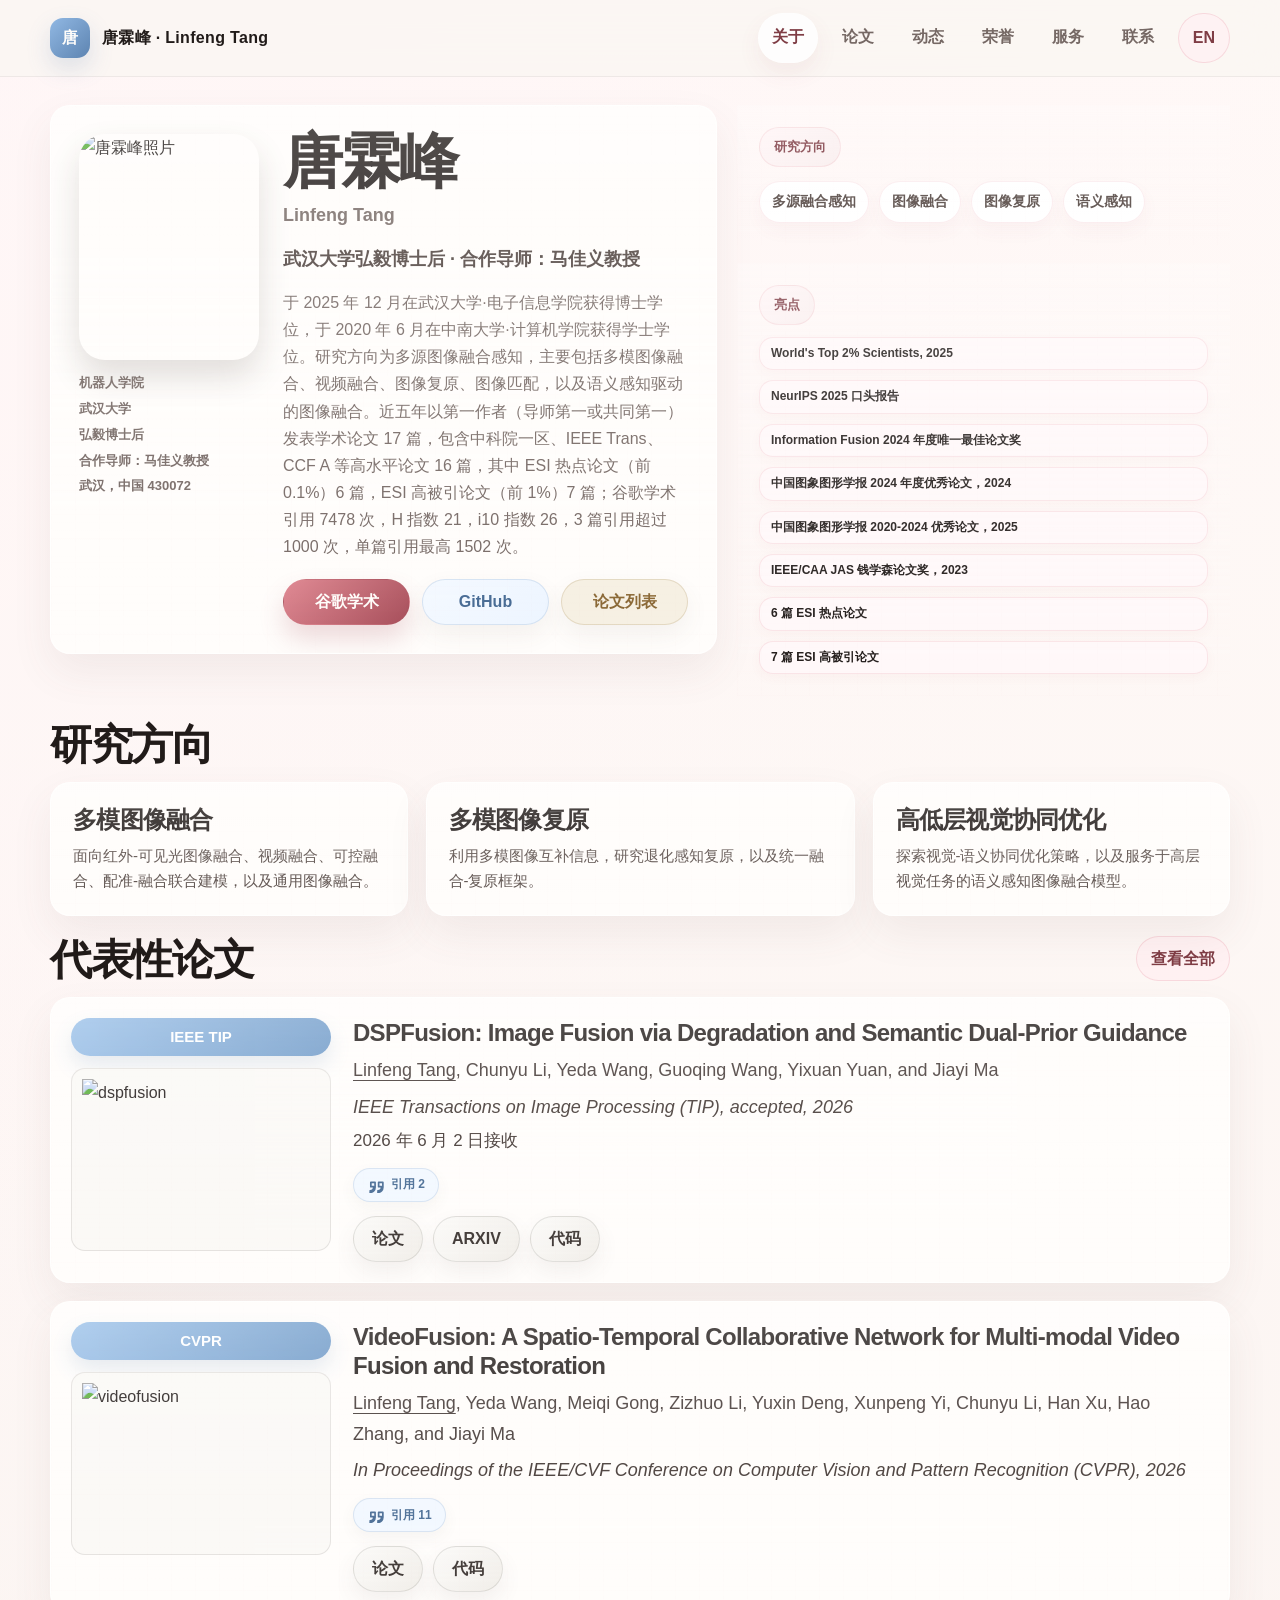
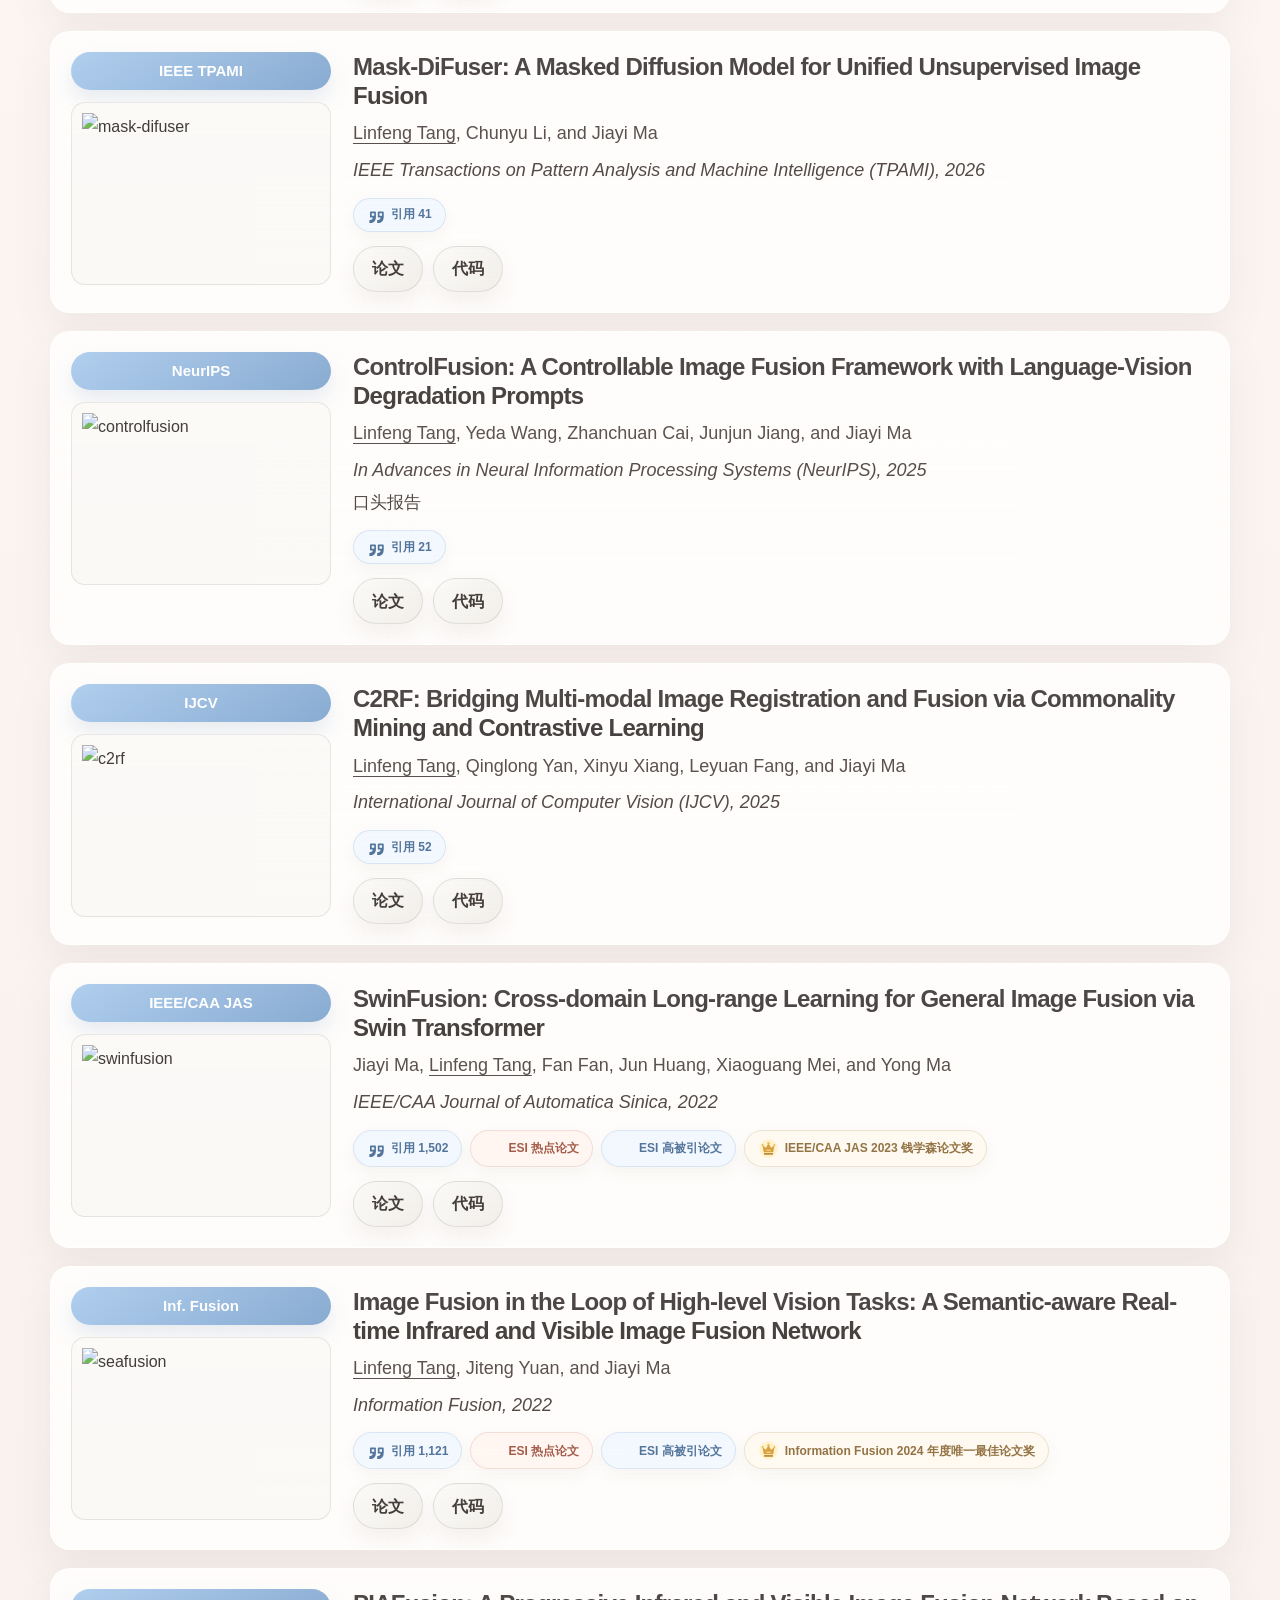
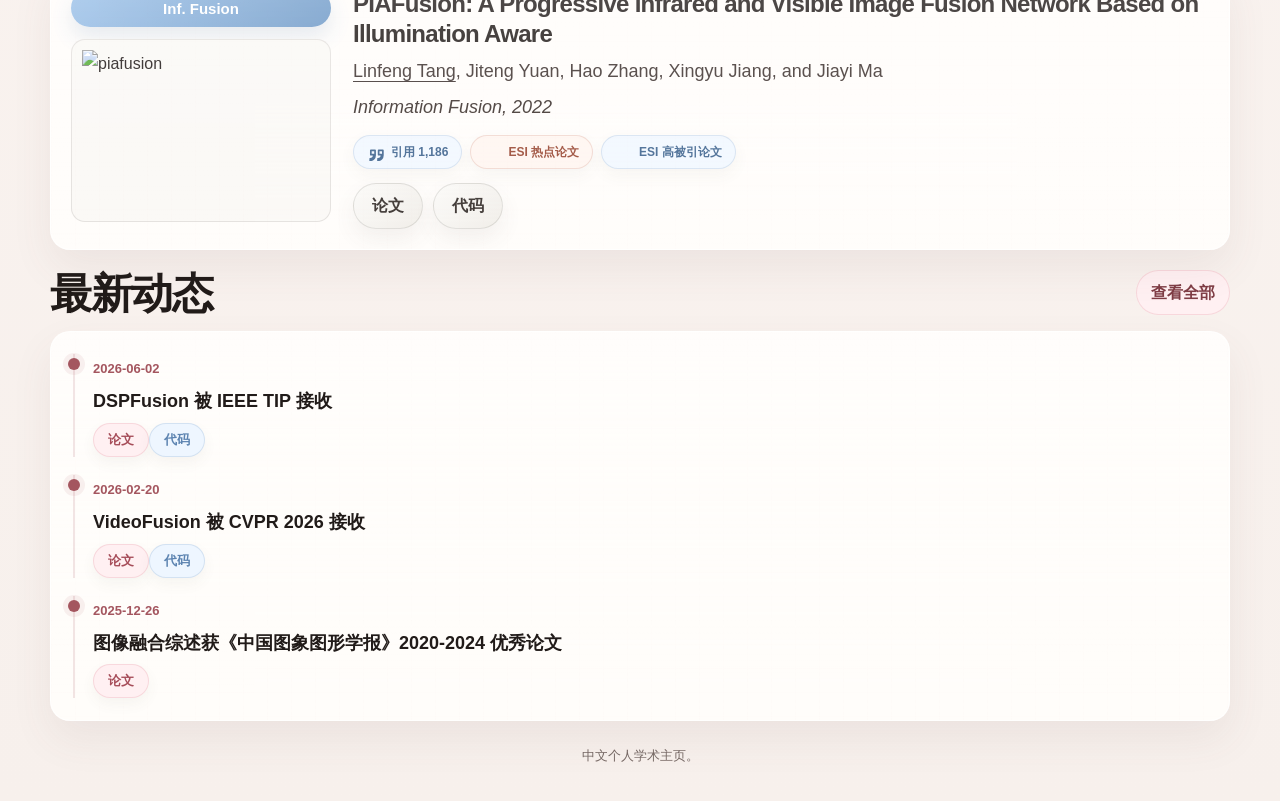
==== commit d15f8e3a: "Use exact Google Scholar metrics" ====
--- a/index.html
+++ b/index.html
@@ -39,7 +39,7 @@
           <h1>唐霖峰</h1>
           <div class="en-name">Linfeng Tang</div>
           <div class="subtitle">武汉大学弘毅博士后 · 合作导师：马佳义教授</div>
-          <p class="summary">于 2025 年 12 月在武汉大学·电子信息学院获得博士学位，于 2020 年 6 月在中南大学·计算机学院获得学士学位。研究方向为多源图像融合感知，主要包括多模图像融合、视频融合、图像复原、图像匹配，以及语义感知驱动的图像融合。近五年以第一作者（导师第一或共同第一）发表学术论文 17 篇，包含中科院一区、IEEE Trans、CCF A 等高水平论文 16 篇，其中 ESI 热点论文（前 0.1%）6 篇，ESI 高被引论文（前 1%）7 篇；谷歌学术引用 7400 余次，H 指数 21，3 篇引用超过 1000 次，单篇引用最高 1502 次。</p>
+          <p class="summary">于 2025 年 12 月在武汉大学·电子信息学院获得博士学位，于 2020 年 6 月在中南大学·计算机学院获得学士学位。研究方向为多源图像融合感知，主要包括多模图像融合、视频融合、图像复原、图像匹配，以及语义感知驱动的图像融合。近五年以第一作者（导师第一或共同第一）发表学术论文 17 篇，包含中科院一区、IEEE Trans、CCF A 等高水平论文 16 篇，其中 ESI 热点论文（前 0.1%）6 篇，ESI 高被引论文（前 1%）7 篇；谷歌学术引用 7478 次，H 指数 21，i10 指数 26，3 篇引用超过 1000 次，单篇引用最高 1502 次。</p>
           <div class="actions"><a class="btn" href="https://scholar.google.com/citations?user=PyRqpAsAAAAJ&hl=zh-CN" target="_blank" rel="noreferrer">谷歌学术</a><a class="btn-blue" href="https://github.com/Linfeng-Tang" target="_blank" rel="noreferrer">GitHub</a><a class="btn-gold" href="./publications.html">论文列表</a></div>
         </div>
       </article>
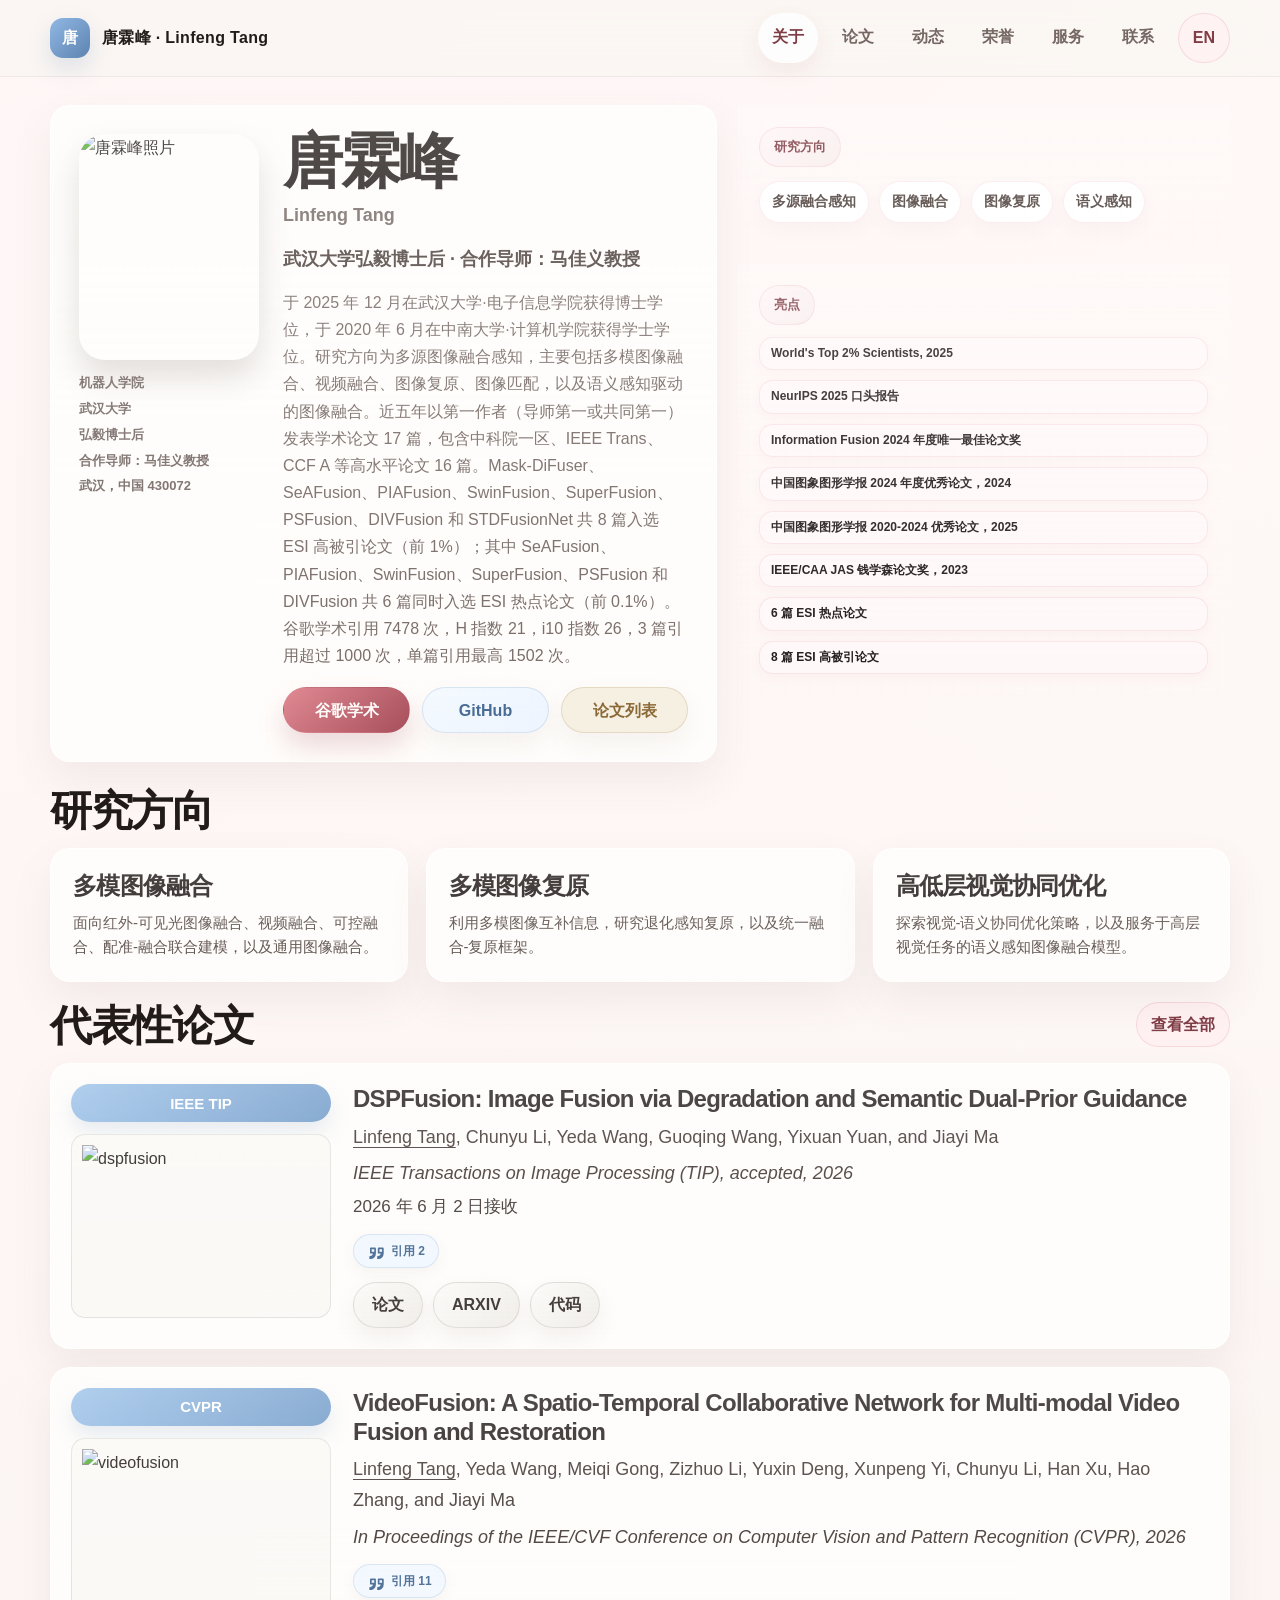
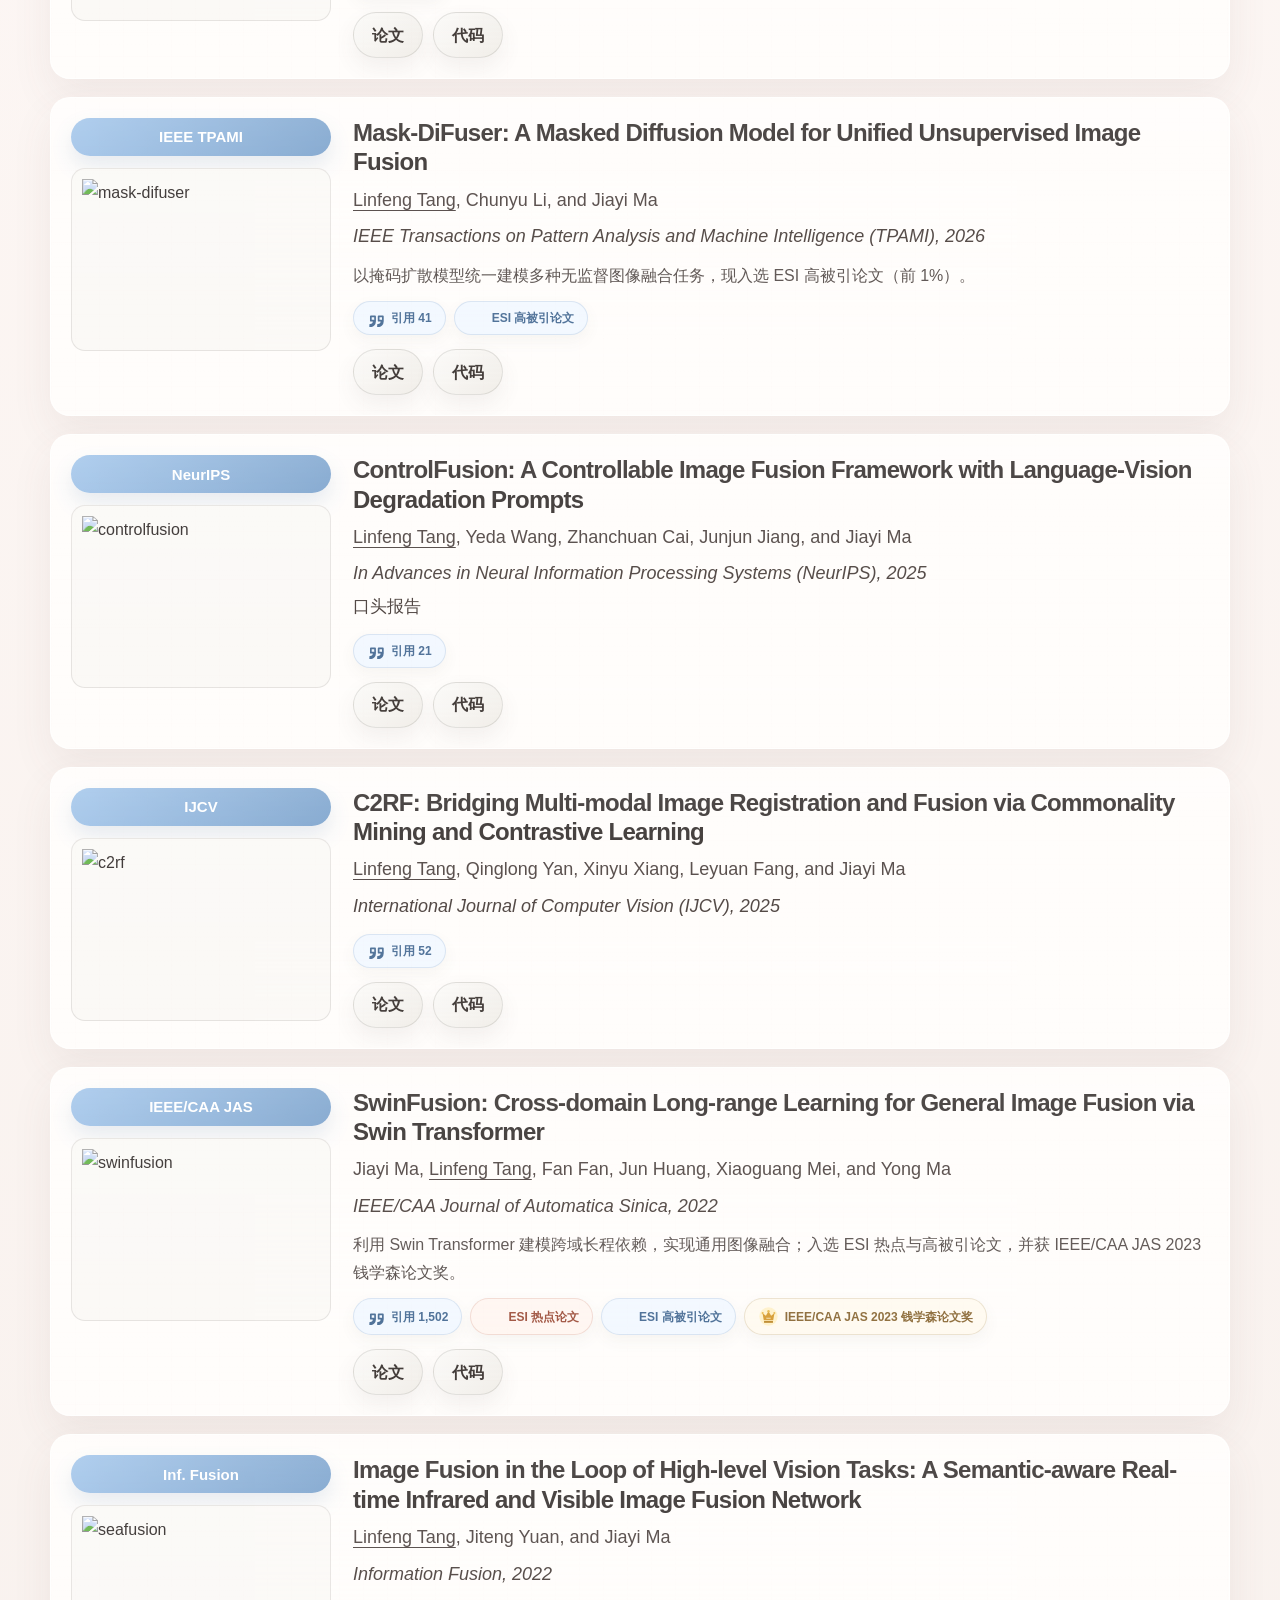
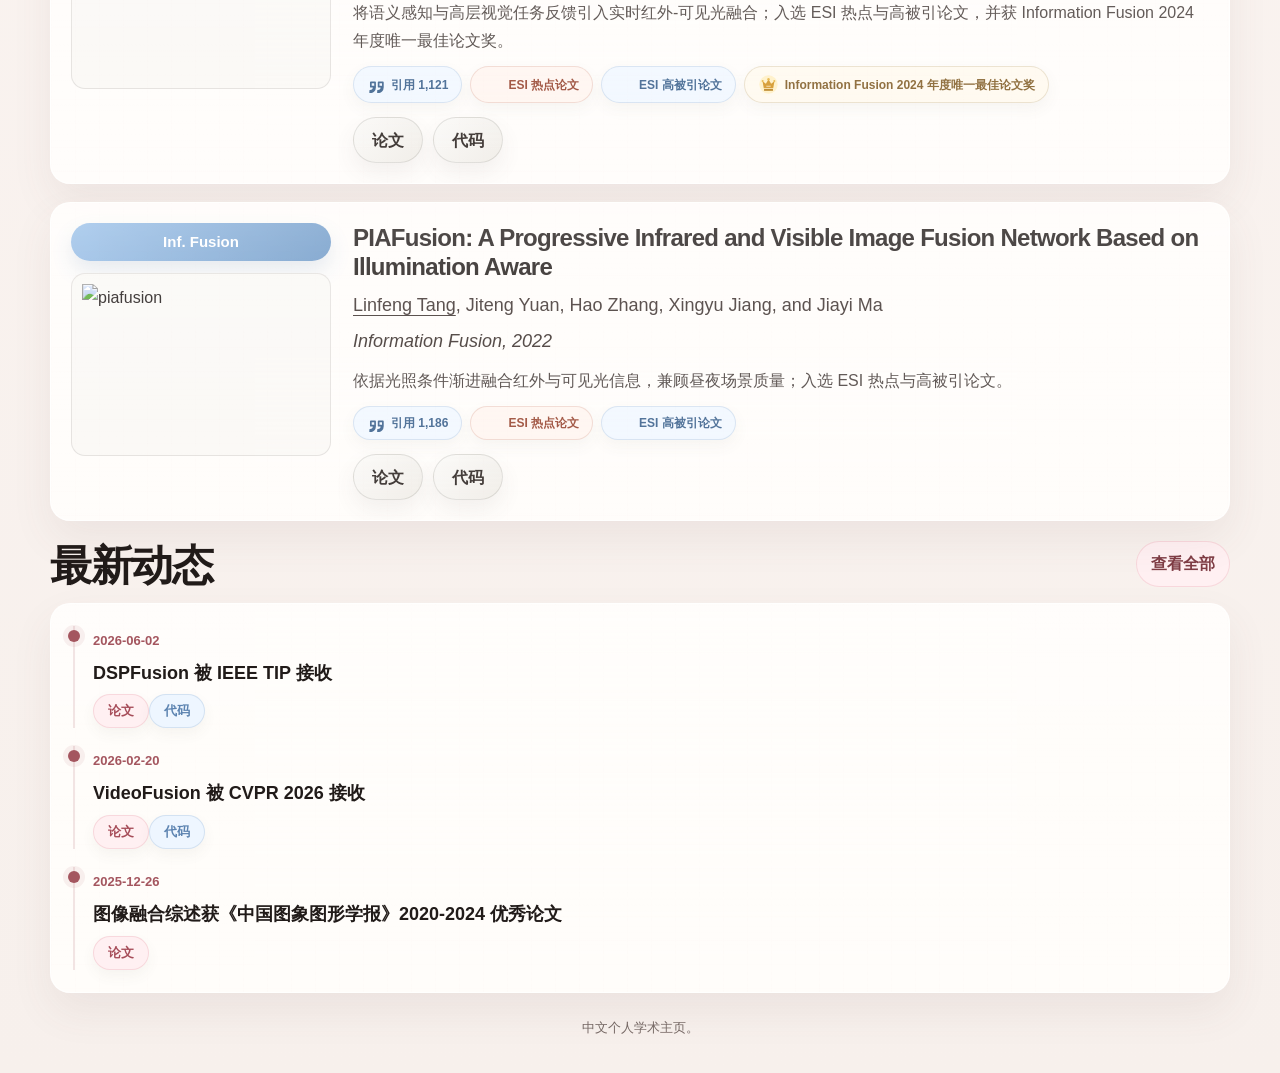
==== commit 97c8a785: "Highlight ESI paper impact" ====
--- a/index.html
+++ b/index.html
@@ -4,7 +4,7 @@
   <meta charset="utf-8">
   <meta name="viewport" content="width=device-width, initial-scale=1">
   <title>唐霖峰 | 个人学术主页</title>
-  <meta name="description" content="唐霖峰个人学术主页。">
+  <meta name="description" content="唐霖峰个人学术主页：多源图像融合感知研究，6 篇 ESI 热点论文、8 篇 ESI 高被引论文。">
   <link rel="alternate" hreflang="zh-CN" href="./index.html">
   <link rel="alternate" hreflang="en" href="./en/index.html">
   <link rel="stylesheet" href="./styles.css?v=20260426-crown-neutral-buttons">
@@ -39,7 +39,7 @@
           <h1>唐霖峰</h1>
           <div class="en-name">Linfeng Tang</div>
           <div class="subtitle">武汉大学弘毅博士后 · 合作导师：马佳义教授</div>
-          <p class="summary">于 2025 年 12 月在武汉大学·电子信息学院获得博士学位，于 2020 年 6 月在中南大学·计算机学院获得学士学位。研究方向为多源图像融合感知，主要包括多模图像融合、视频融合、图像复原、图像匹配，以及语义感知驱动的图像融合。近五年以第一作者（导师第一或共同第一）发表学术论文 17 篇，包含中科院一区、IEEE Trans、CCF A 等高水平论文 16 篇，其中 ESI 热点论文（前 0.1%）6 篇，ESI 高被引论文（前 1%）7 篇；谷歌学术引用 7478 次，H 指数 21，i10 指数 26，3 篇引用超过 1000 次，单篇引用最高 1502 次。</p>
+          <p class="summary">于 2025 年 12 月在武汉大学·电子信息学院获得博士学位，于 2020 年 6 月在中南大学·计算机学院获得学士学位。研究方向为多源图像融合感知，主要包括多模图像融合、视频融合、图像复原、图像匹配，以及语义感知驱动的图像融合。近五年以第一作者（导师第一或共同第一）发表学术论文 17 篇，包含中科院一区、IEEE Trans、CCF A 等高水平论文 16 篇。Mask-DiFuser、SeAFusion、PIAFusion、SwinFusion、SuperFusion、PSFusion、DIVFusion 和 STDFusionNet 共 8 篇入选 ESI 高被引论文（前 1%）；其中 SeAFusion、PIAFusion、SwinFusion、SuperFusion、PSFusion 和 DIVFusion 共 6 篇同时入选 ESI 热点论文（前 0.1%）。谷歌学术引用 7478 次，H 指数 21，i10 指数 26，3 篇引用超过 1000 次，单篇引用最高 1502 次。</p>
           <div class="actions"><a class="btn" href="https://scholar.google.com/citations?user=PyRqpAsAAAAJ&hl=zh-CN" target="_blank" rel="noreferrer">谷歌学术</a><a class="btn-blue" href="https://github.com/Linfeng-Tang" target="_blank" rel="noreferrer">GitHub</a><a class="btn-gold" href="./publications.html">论文列表</a></div>
         </div>
       </article>
@@ -51,7 +51,7 @@
         </aside>
         <aside class="info-card">
           <span class="eyebrow">亮点</span>
-          <div class="compact-badges"><span>World&#x27;s Top 2% Scientists, 2025</span><span>NeurIPS 2025 口头报告</span><span>Information Fusion 2024 年度唯一最佳论文奖</span><span>中国图象图形学报 2024 年度优秀论文，2024</span><span>中国图象图形学报 2020-2024 优秀论文，2025</span><span>IEEE/CAA JAS 钱学森论文奖，2023</span><span>6 篇 ESI 热点论文</span><span>7 篇 ESI 高被引论文</span></div>
+          <div class="compact-badges"><span>World&#x27;s Top 2% Scientists, 2025</span><span>NeurIPS 2025 口头报告</span><span>Information Fusion 2024 年度唯一最佳论文奖</span><span>中国图象图形学报 2024 年度优秀论文，2024</span><span>中国图象图形学报 2020-2024 优秀论文，2025</span><span>IEEE/CAA JAS 钱学森论文奖，2023</span><span>6 篇 ESI 热点论文</span><span>8 篇 ESI 高被引论文</span></div>
         </aside>
       </div>
     </section>
@@ -118,7 +118,8 @@
             <h3><a href="./publications.html#mask-difuser">Mask-DiFuser: A Masked Diffusion Model for Unified Unsupervised Image Fusion</a></h3>
             <div class="pub-authors"><span class="me">Linfeng Tang</span>, Chunyu Li, and Jiayi Ma</div>
             <div class="pub-venue">IEEE Transactions on Pattern Analysis and Machine Intelligence (TPAMI), 2026</div>
-            <div class="pub-highlights"><span class="badge-citation">引用 41</span></div>
+            <p class="pub-summary">以掩码扩散模型统一建模多种无监督图像融合任务，现入选 ESI 高被引论文（前 1%）。</p>
+            <div class="pub-highlights"><span class="badge-citation">引用 41</span><span class="badge-cited">ESI 高被引论文</span></div>
             <div class="pub-actions"><a class="paper-btn" href="https://ieeexplore.ieee.org/document/11162636" target="_blank" rel="noreferrer">论文</a><a class="paper-btn" href="https://github.com/Linfeng-Tang/Mask-DiFuser" target="_blank" rel="noreferrer">代码</a></div>
           </div>
         </article>
@@ -161,6 +162,7 @@
             <h3><a href="./publications.html#swinfusion">SwinFusion: Cross-domain Long-range Learning for General Image Fusion via Swin Transformer</a></h3>
             <div class="pub-authors">Jiayi Ma, <span class="me">Linfeng Tang</span>, Fan Fan, Jun Huang, Xiaoguang Mei, and Yong Ma</div>
             <div class="pub-venue">IEEE/CAA Journal of Automatica Sinica, 2022</div>
+            <p class="pub-summary">利用 Swin Transformer 建模跨域长程依赖，实现通用图像融合；入选 ESI 热点与高被引论文，并获 IEEE/CAA JAS 2023 钱学森论文奖。</p>
             <div class="pub-highlights"><span class="badge-citation">引用 1,502</span><span class="badge-hot">ESI 热点论文</span><span class="badge-cited">ESI 高被引论文</span><span class="badge-award">IEEE/CAA JAS 2023 钱学森论文奖</span></div>
             <div class="pub-actions"><a class="paper-btn" href="https://ieeexplore.ieee.org/document/9812535" target="_blank" rel="noreferrer">论文</a><a class="paper-btn" href="https://github.com/Linfeng-Tang/SwinFusion" target="_blank" rel="noreferrer">代码</a></div>
           </div>
@@ -175,6 +177,7 @@
             <h3><a href="./publications.html#seafusion">Image Fusion in the Loop of High-level Vision Tasks: A Semantic-aware Real-time Infrared and Visible Image Fusion Network</a></h3>
             <div class="pub-authors"><span class="me">Linfeng Tang</span>, Jiteng Yuan, and Jiayi Ma</div>
             <div class="pub-venue">Information Fusion, 2022</div>
+            <p class="pub-summary">将语义感知与高层视觉任务反馈引入实时红外-可见光融合；入选 ESI 热点与高被引论文，并获 Information Fusion 2024 年度唯一最佳论文奖。</p>
             <div class="pub-highlights"><span class="badge-citation">引用 1,121</span><span class="badge-hot">ESI 热点论文</span><span class="badge-cited">ESI 高被引论文</span><span class="badge-award">Information Fusion 2024 年度唯一最佳论文奖</span></div>
             <div class="pub-actions"><a class="paper-btn" href="https://www.sciencedirect.com/science/article/pii/S1566253521002542" target="_blank" rel="noreferrer">论文</a><a class="paper-btn" href="https://github.com/Linfeng-Tang/SeAFusion" target="_blank" rel="noreferrer">代码</a></div>
           </div>
@@ -189,6 +192,7 @@
             <h3><a href="./publications.html#piafusion">PIAFusion: A Progressive Infrared and Visible Image Fusion Network Based on Illumination Aware</a></h3>
             <div class="pub-authors"><span class="me">Linfeng Tang</span>, Jiteng Yuan, Hao Zhang, Xingyu Jiang, and Jiayi Ma</div>
             <div class="pub-venue">Information Fusion, 2022</div>
+            <p class="pub-summary">依据光照条件渐进融合红外与可见光信息，兼顾昼夜场景质量；入选 ESI 热点与高被引论文。</p>
             <div class="pub-highlights"><span class="badge-citation">引用 1,186</span><span class="badge-hot">ESI 热点论文</span><span class="badge-cited">ESI 高被引论文</span></div>
             <div class="pub-actions"><a class="paper-btn" href="https://www.sciencedirect.com/science/article/pii/S156625352200032X" target="_blank" rel="noreferrer">论文</a><a class="paper-btn" href="https://github.com/Linfeng-Tang/PIAFusion" target="_blank" rel="noreferrer">代码</a></div>
           </div>
--- a/styles.css
+++ b/styles.css
@@ -612,6 +612,14 @@
   color: #3f3430;
 }
 
+.pub-summary {
+  max-width: 920px;
+  margin: 10px 0 0;
+  color: #514845;
+  font-size: 16px;
+  line-height: 1.72;
+}
+
 .pub-actions {
   display: flex;
   flex-wrap: wrap;
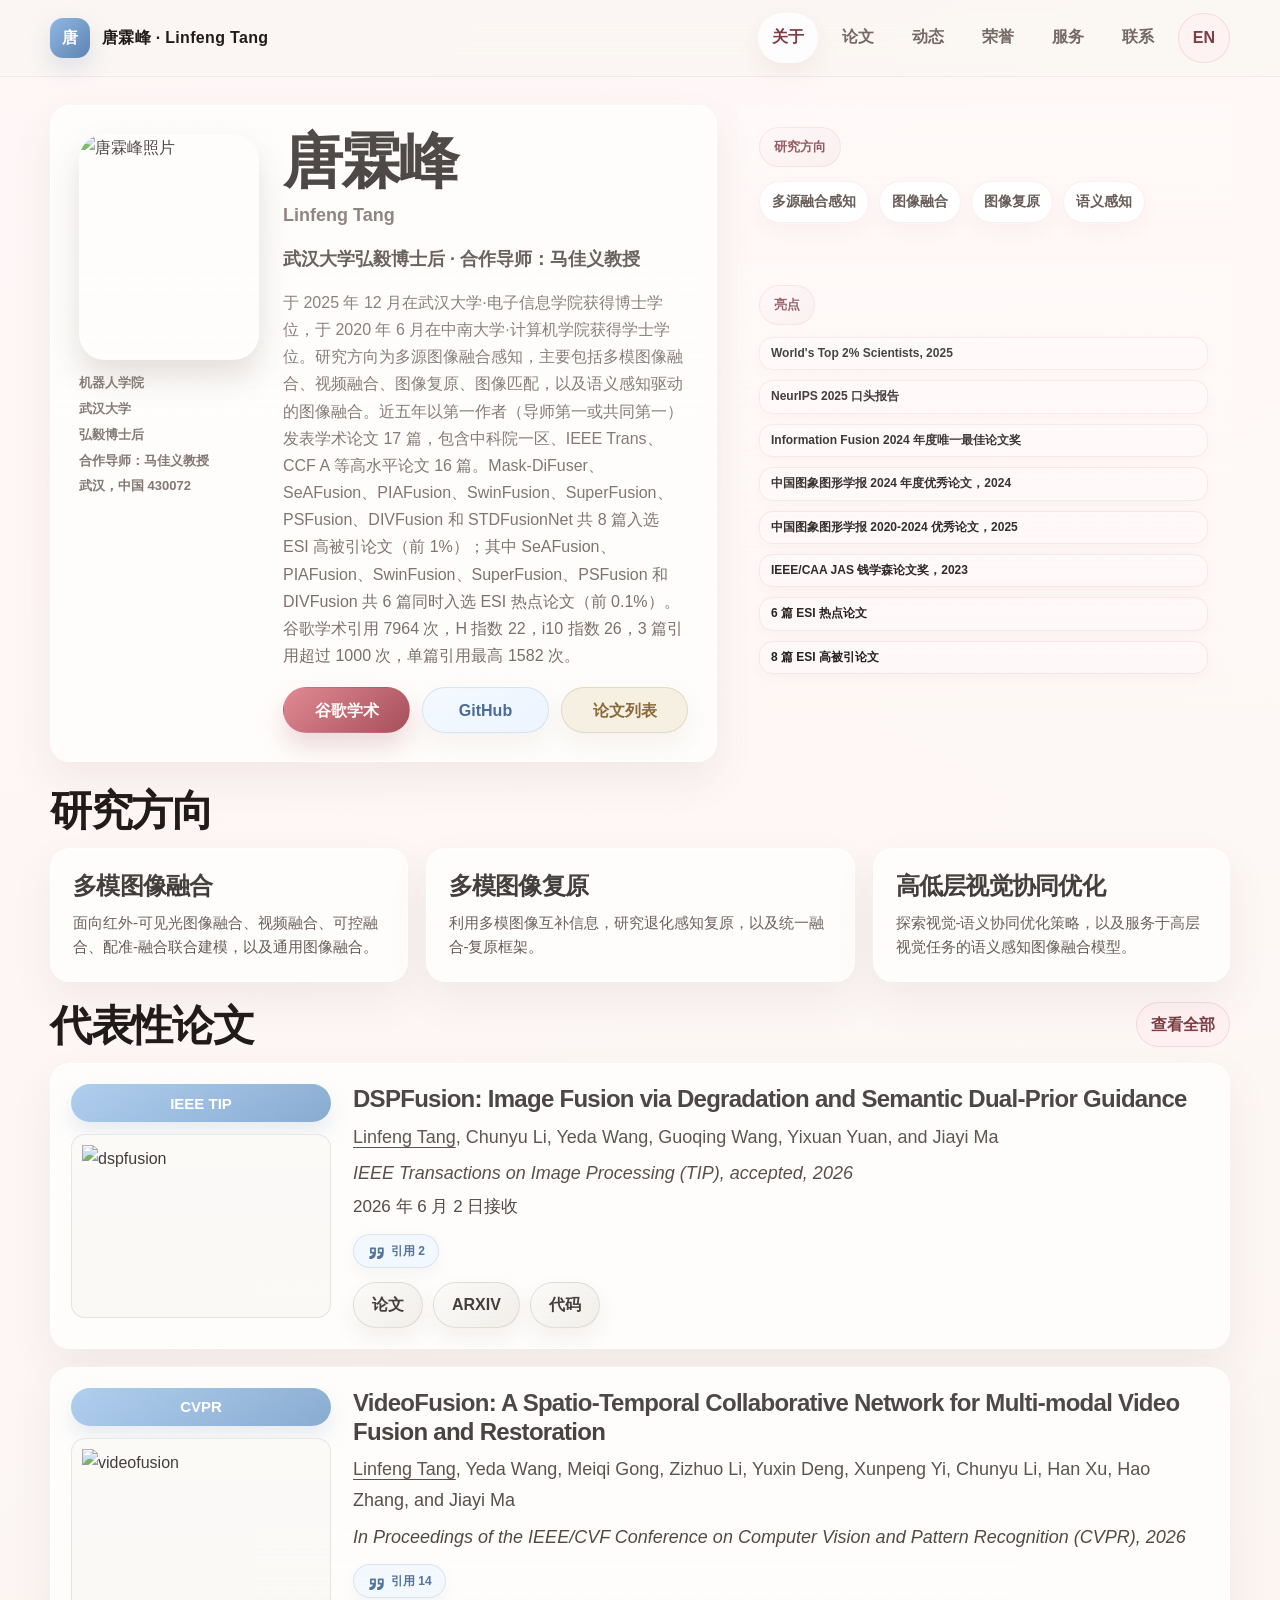
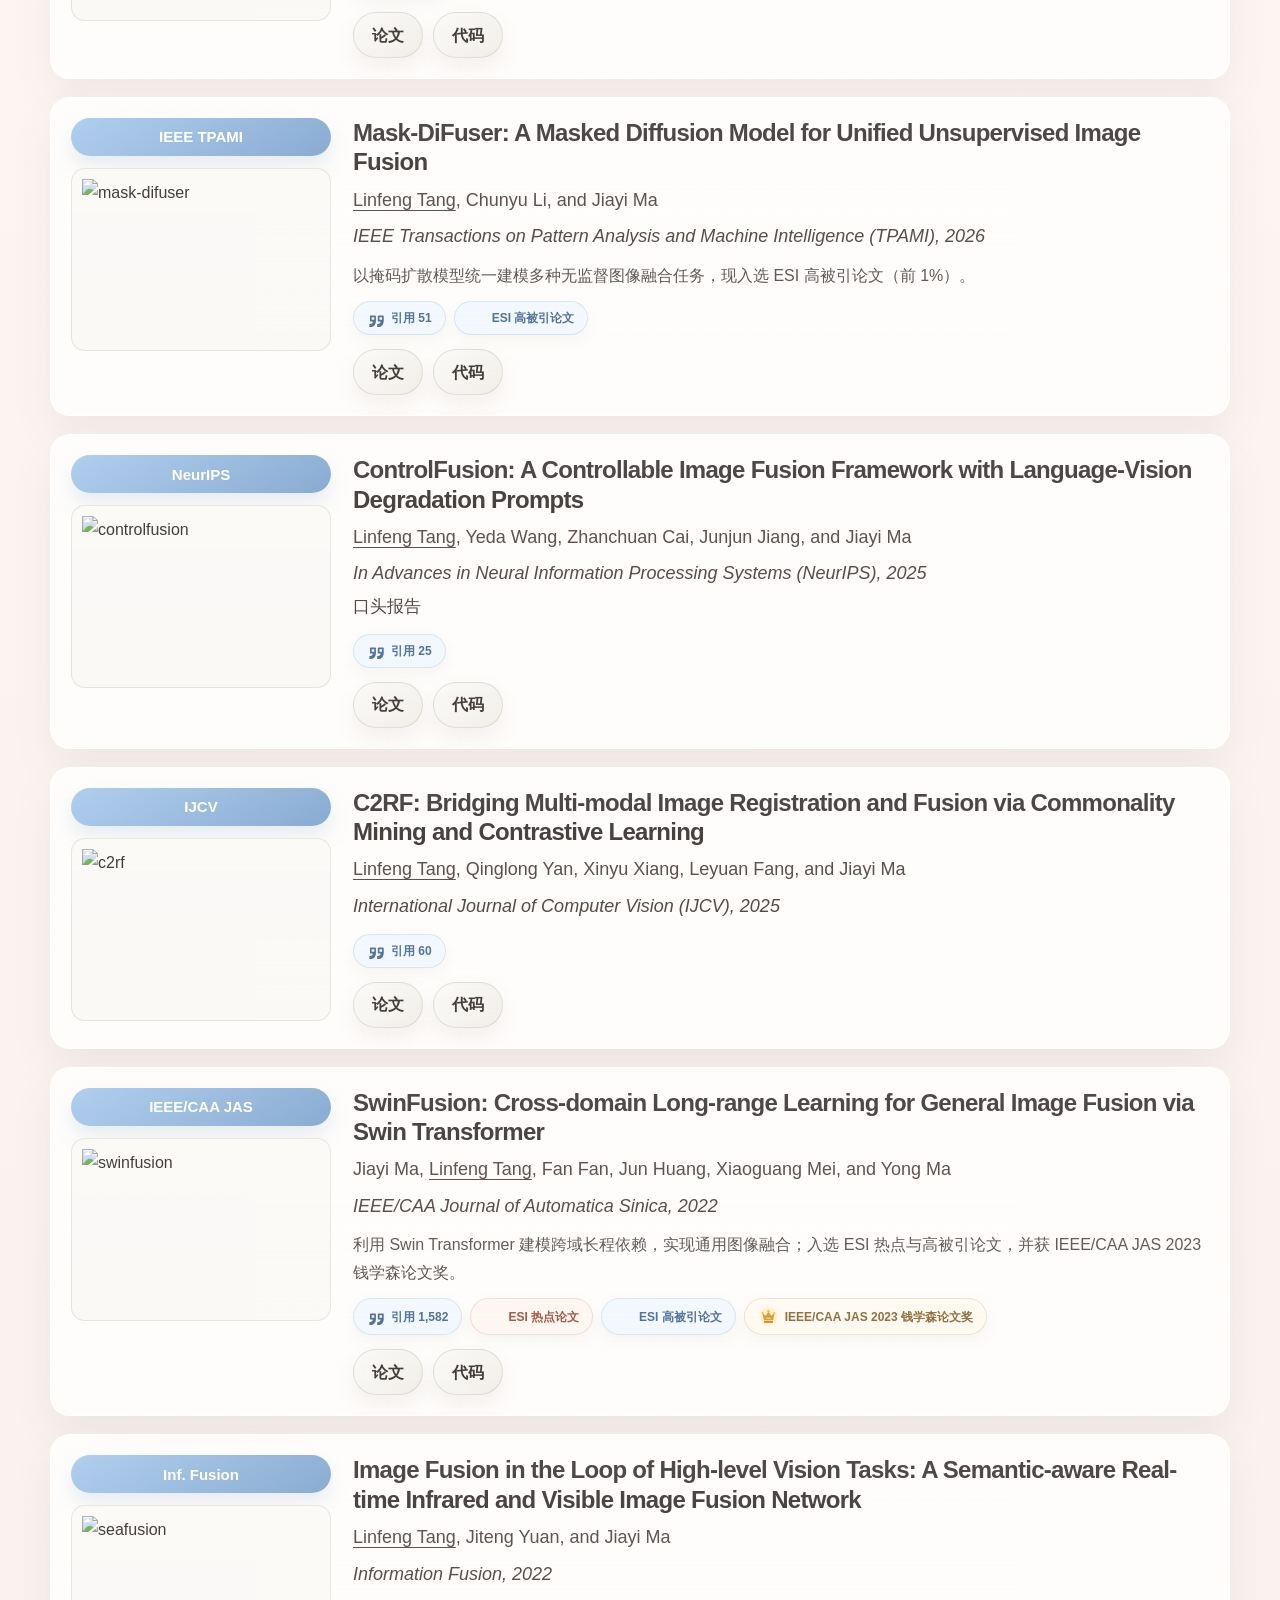
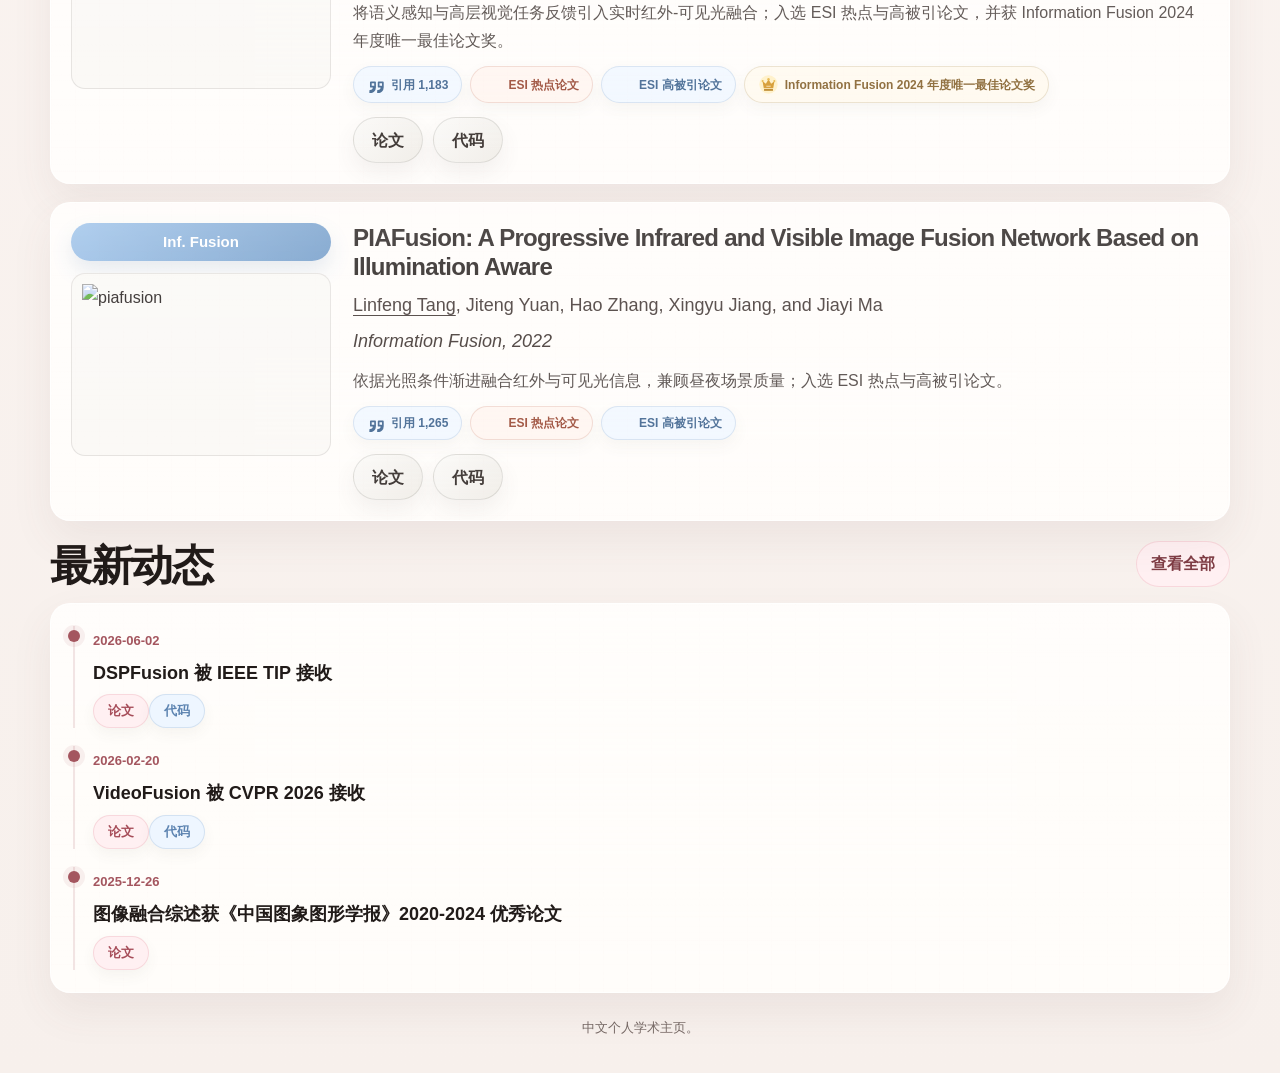
==== commit e9463fdc: "Refresh ESI impact and citations" ====
--- a/index.html
+++ b/index.html
@@ -39,7 +39,7 @@
           <h1>唐霖峰</h1>
           <div class="en-name">Linfeng Tang</div>
           <div class="subtitle">武汉大学弘毅博士后 · 合作导师：马佳义教授</div>
-          <p class="summary">于 2025 年 12 月在武汉大学·电子信息学院获得博士学位，于 2020 年 6 月在中南大学·计算机学院获得学士学位。研究方向为多源图像融合感知，主要包括多模图像融合、视频融合、图像复原、图像匹配，以及语义感知驱动的图像融合。近五年以第一作者（导师第一或共同第一）发表学术论文 17 篇，包含中科院一区、IEEE Trans、CCF A 等高水平论文 16 篇。Mask-DiFuser、SeAFusion、PIAFusion、SwinFusion、SuperFusion、PSFusion、DIVFusion 和 STDFusionNet 共 8 篇入选 ESI 高被引论文（前 1%）；其中 SeAFusion、PIAFusion、SwinFusion、SuperFusion、PSFusion 和 DIVFusion 共 6 篇同时入选 ESI 热点论文（前 0.1%）。谷歌学术引用 7478 次，H 指数 21，i10 指数 26，3 篇引用超过 1000 次，单篇引用最高 1502 次。</p>
+          <p class="summary">于 2025 年 12 月在武汉大学·电子信息学院获得博士学位，于 2020 年 6 月在中南大学·计算机学院获得学士学位。研究方向为多源图像融合感知，主要包括多模图像融合、视频融合、图像复原、图像匹配，以及语义感知驱动的图像融合。近五年以第一作者（导师第一或共同第一）发表学术论文 17 篇，包含中科院一区、IEEE Trans、CCF A 等高水平论文 16 篇。Mask-DiFuser、SeAFusion、PIAFusion、SwinFusion、SuperFusion、PSFusion、DIVFusion 和 STDFusionNet 共 8 篇入选 ESI 高被引论文（前 1%）；其中 SeAFusion、PIAFusion、SwinFusion、SuperFusion、PSFusion 和 DIVFusion 共 6 篇同时入选 ESI 热点论文（前 0.1%）。谷歌学术引用 7964 次，H 指数 22，i10 指数 26，3 篇引用超过 1000 次，单篇引用最高 1582 次。</p>
           <div class="actions"><a class="btn" href="https://scholar.google.com/citations?user=PyRqpAsAAAAJ&hl=zh-CN" target="_blank" rel="noreferrer">谷歌学术</a><a class="btn-blue" href="https://github.com/Linfeng-Tang" target="_blank" rel="noreferrer">GitHub</a><a class="btn-gold" href="./publications.html">论文列表</a></div>
         </div>
       </article>
@@ -104,7 +104,7 @@
             <h3><a href="./publications.html#videofusion">VideoFusion: A Spatio-Temporal Collaborative Network for Multi-modal Video Fusion and Restoration</a></h3>
             <div class="pub-authors"><span class="me">Linfeng Tang</span>, Yeda Wang, Meiqi Gong, Zizhuo Li, Yuxin Deng, Xunpeng Yi, Chunyu Li, Han Xu, Hao Zhang, and Jiayi Ma</div>
             <div class="pub-venue">In Proceedings of the IEEE/CVF Conference on Computer Vision and Pattern Recognition (CVPR), 2026</div>
-            <div class="pub-highlights"><span class="badge-citation">引用 11</span></div>
+            <div class="pub-highlights"><span class="badge-citation">引用 14</span></div>
             <div class="pub-actions"><a class="paper-btn" href="https://arxiv.org/abs/2503.23359" target="_blank" rel="noreferrer">论文</a><a class="paper-btn" href="https://github.com/Linfeng-Tang/VideoFusion" target="_blank" rel="noreferrer">代码</a></div>
           </div>
         </article>
@@ -119,7 +119,7 @@
             <div class="pub-authors"><span class="me">Linfeng Tang</span>, Chunyu Li, and Jiayi Ma</div>
             <div class="pub-venue">IEEE Transactions on Pattern Analysis and Machine Intelligence (TPAMI), 2026</div>
             <p class="pub-summary">以掩码扩散模型统一建模多种无监督图像融合任务，现入选 ESI 高被引论文（前 1%）。</p>
-            <div class="pub-highlights"><span class="badge-citation">引用 41</span><span class="badge-cited">ESI 高被引论文</span></div>
+            <div class="pub-highlights"><span class="badge-citation">引用 51</span><span class="badge-cited">ESI 高被引论文</span></div>
             <div class="pub-actions"><a class="paper-btn" href="https://ieeexplore.ieee.org/document/11162636" target="_blank" rel="noreferrer">论文</a><a class="paper-btn" href="https://github.com/Linfeng-Tang/Mask-DiFuser" target="_blank" rel="noreferrer">代码</a></div>
           </div>
         </article>
@@ -134,7 +134,7 @@
             <div class="pub-authors"><span class="me">Linfeng Tang</span>, Yeda Wang, Zhanchuan Cai, Junjun Jiang, and Jiayi Ma</div>
             <div class="pub-venue">In Advances in Neural Information Processing Systems (NeurIPS), 2025</div>
             <div class="pub-note">口头报告</div>
-            <div class="pub-highlights"><span class="badge-citation">引用 21</span></div>
+            <div class="pub-highlights"><span class="badge-citation">引用 25</span></div>
             <div class="pub-actions"><a class="paper-btn" href="https://arxiv.org/pdf/2503.23356" target="_blank" rel="noreferrer">论文</a><a class="paper-btn" href="https://github.com/Linfeng-Tang/ControlFusion" target="_blank" rel="noreferrer">代码</a></div>
           </div>
         </article>
@@ -148,7 +148,7 @@
             <h3><a href="./publications.html#c2rf">C2RF: Bridging Multi-modal Image Registration and Fusion via Commonality Mining and Contrastive Learning</a></h3>
             <div class="pub-authors"><span class="me">Linfeng Tang</span>, Qinglong Yan, Xinyu Xiang, Leyuan Fang, and Jiayi Ma</div>
             <div class="pub-venue">International Journal of Computer Vision (IJCV), 2025</div>
-            <div class="pub-highlights"><span class="badge-citation">引用 52</span></div>
+            <div class="pub-highlights"><span class="badge-citation">引用 60</span></div>
             <div class="pub-actions"><a class="paper-btn" href="https://link.springer.com/article/10.1007/s11263-025-02427-1" target="_blank" rel="noreferrer">论文</a><a class="paper-btn" href="https://github.com/Linfeng-Tang/C2RF" target="_blank" rel="noreferrer">代码</a></div>
           </div>
         </article>
@@ -163,7 +163,7 @@
             <div class="pub-authors">Jiayi Ma, <span class="me">Linfeng Tang</span>, Fan Fan, Jun Huang, Xiaoguang Mei, and Yong Ma</div>
             <div class="pub-venue">IEEE/CAA Journal of Automatica Sinica, 2022</div>
             <p class="pub-summary">利用 Swin Transformer 建模跨域长程依赖，实现通用图像融合；入选 ESI 热点与高被引论文，并获 IEEE/CAA JAS 2023 钱学森论文奖。</p>
-            <div class="pub-highlights"><span class="badge-citation">引用 1,502</span><span class="badge-hot">ESI 热点论文</span><span class="badge-cited">ESI 高被引论文</span><span class="badge-award">IEEE/CAA JAS 2023 钱学森论文奖</span></div>
+            <div class="pub-highlights"><span class="badge-citation">引用 1,582</span><span class="badge-hot">ESI 热点论文</span><span class="badge-cited">ESI 高被引论文</span><span class="badge-award">IEEE/CAA JAS 2023 钱学森论文奖</span></div>
             <div class="pub-actions"><a class="paper-btn" href="https://ieeexplore.ieee.org/document/9812535" target="_blank" rel="noreferrer">论文</a><a class="paper-btn" href="https://github.com/Linfeng-Tang/SwinFusion" target="_blank" rel="noreferrer">代码</a></div>
           </div>
         </article>
@@ -178,7 +178,7 @@
             <div class="pub-authors"><span class="me">Linfeng Tang</span>, Jiteng Yuan, and Jiayi Ma</div>
             <div class="pub-venue">Information Fusion, 2022</div>
             <p class="pub-summary">将语义感知与高层视觉任务反馈引入实时红外-可见光融合；入选 ESI 热点与高被引论文，并获 Information Fusion 2024 年度唯一最佳论文奖。</p>
-            <div class="pub-highlights"><span class="badge-citation">引用 1,121</span><span class="badge-hot">ESI 热点论文</span><span class="badge-cited">ESI 高被引论文</span><span class="badge-award">Information Fusion 2024 年度唯一最佳论文奖</span></div>
+            <div class="pub-highlights"><span class="badge-citation">引用 1,183</span><span class="badge-hot">ESI 热点论文</span><span class="badge-cited">ESI 高被引论文</span><span class="badge-award">Information Fusion 2024 年度唯一最佳论文奖</span></div>
             <div class="pub-actions"><a class="paper-btn" href="https://www.sciencedirect.com/science/article/pii/S1566253521002542" target="_blank" rel="noreferrer">论文</a><a class="paper-btn" href="https://github.com/Linfeng-Tang/SeAFusion" target="_blank" rel="noreferrer">代码</a></div>
           </div>
         </article>
@@ -193,7 +193,7 @@
             <div class="pub-authors"><span class="me">Linfeng Tang</span>, Jiteng Yuan, Hao Zhang, Xingyu Jiang, and Jiayi Ma</div>
             <div class="pub-venue">Information Fusion, 2022</div>
             <p class="pub-summary">依据光照条件渐进融合红外与可见光信息，兼顾昼夜场景质量；入选 ESI 热点与高被引论文。</p>
-            <div class="pub-highlights"><span class="badge-citation">引用 1,186</span><span class="badge-hot">ESI 热点论文</span><span class="badge-cited">ESI 高被引论文</span></div>
+            <div class="pub-highlights"><span class="badge-citation">引用 1,265</span><span class="badge-hot">ESI 热点论文</span><span class="badge-cited">ESI 高被引论文</span></div>
             <div class="pub-actions"><a class="paper-btn" href="https://www.sciencedirect.com/science/article/pii/S156625352200032X" target="_blank" rel="noreferrer">论文</a><a class="paper-btn" href="https://github.com/Linfeng-Tang/PIAFusion" target="_blank" rel="noreferrer">代码</a></div>
           </div>
         </article>
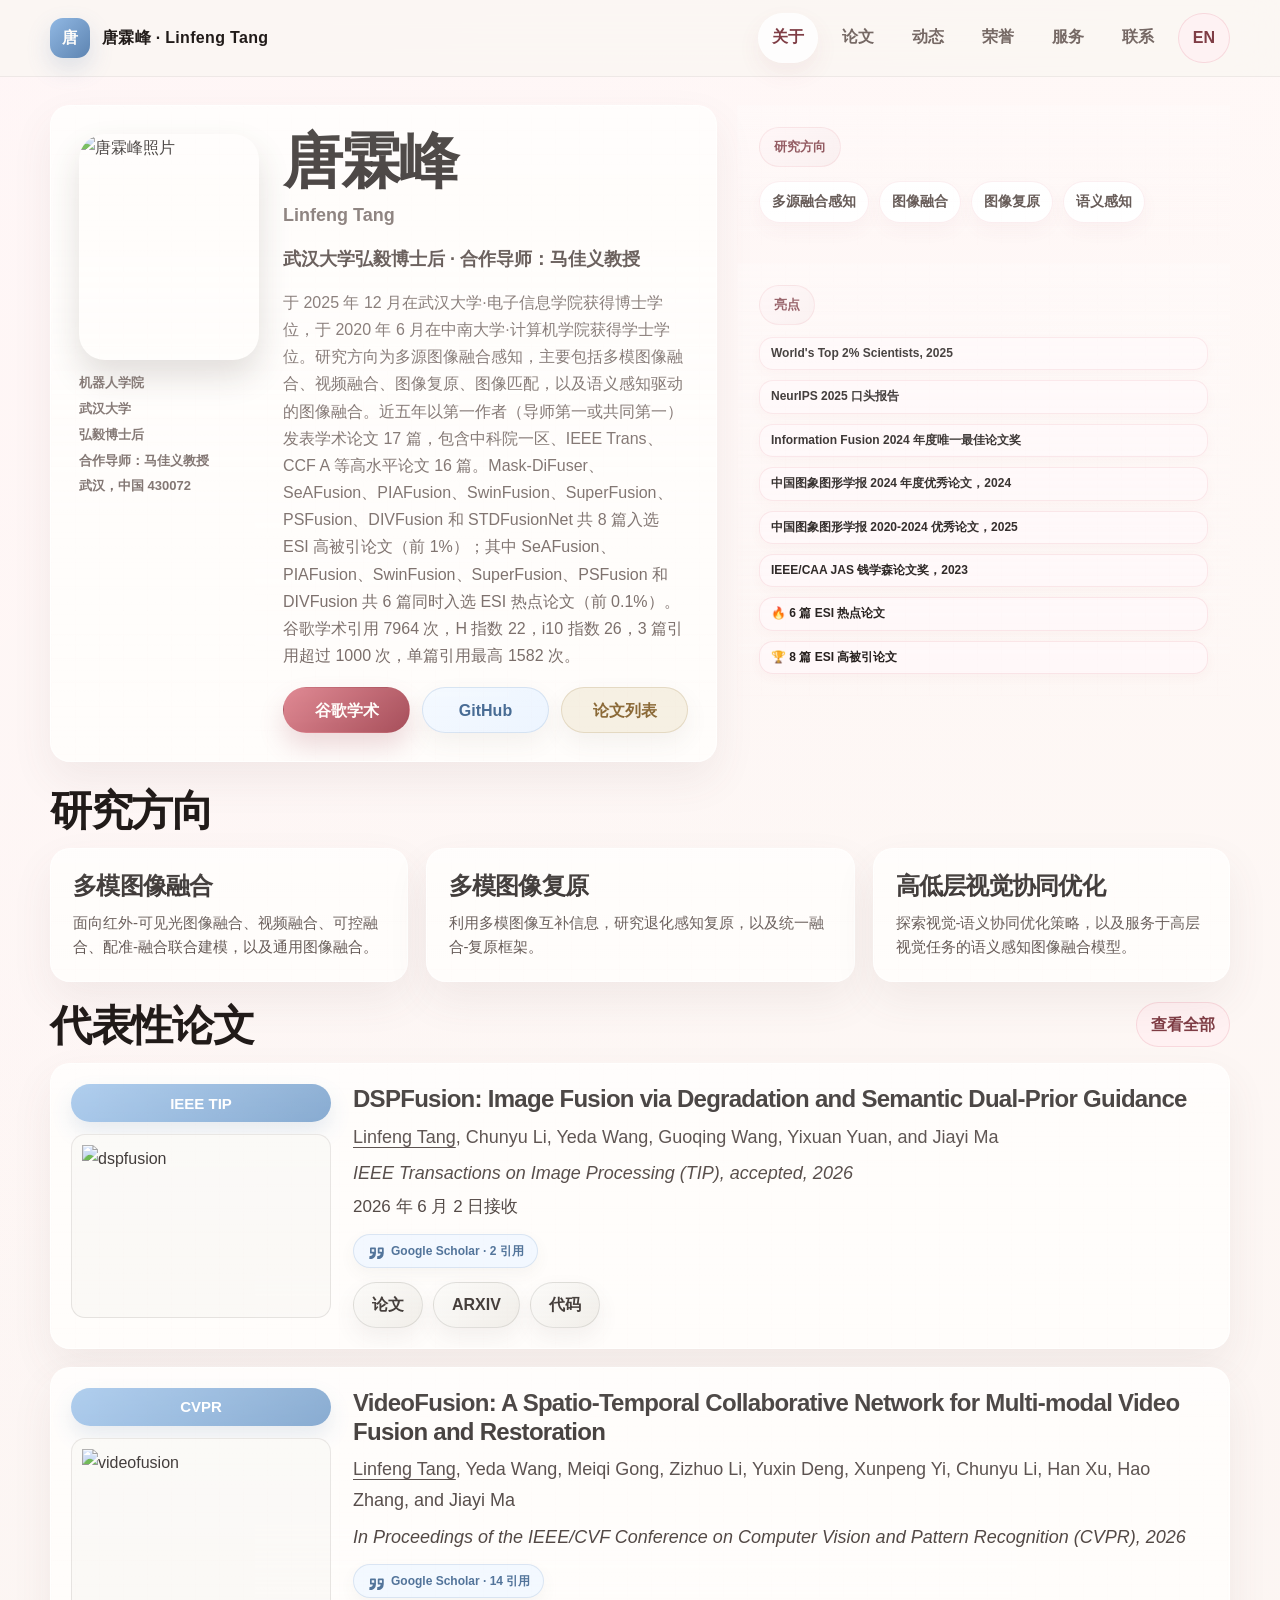
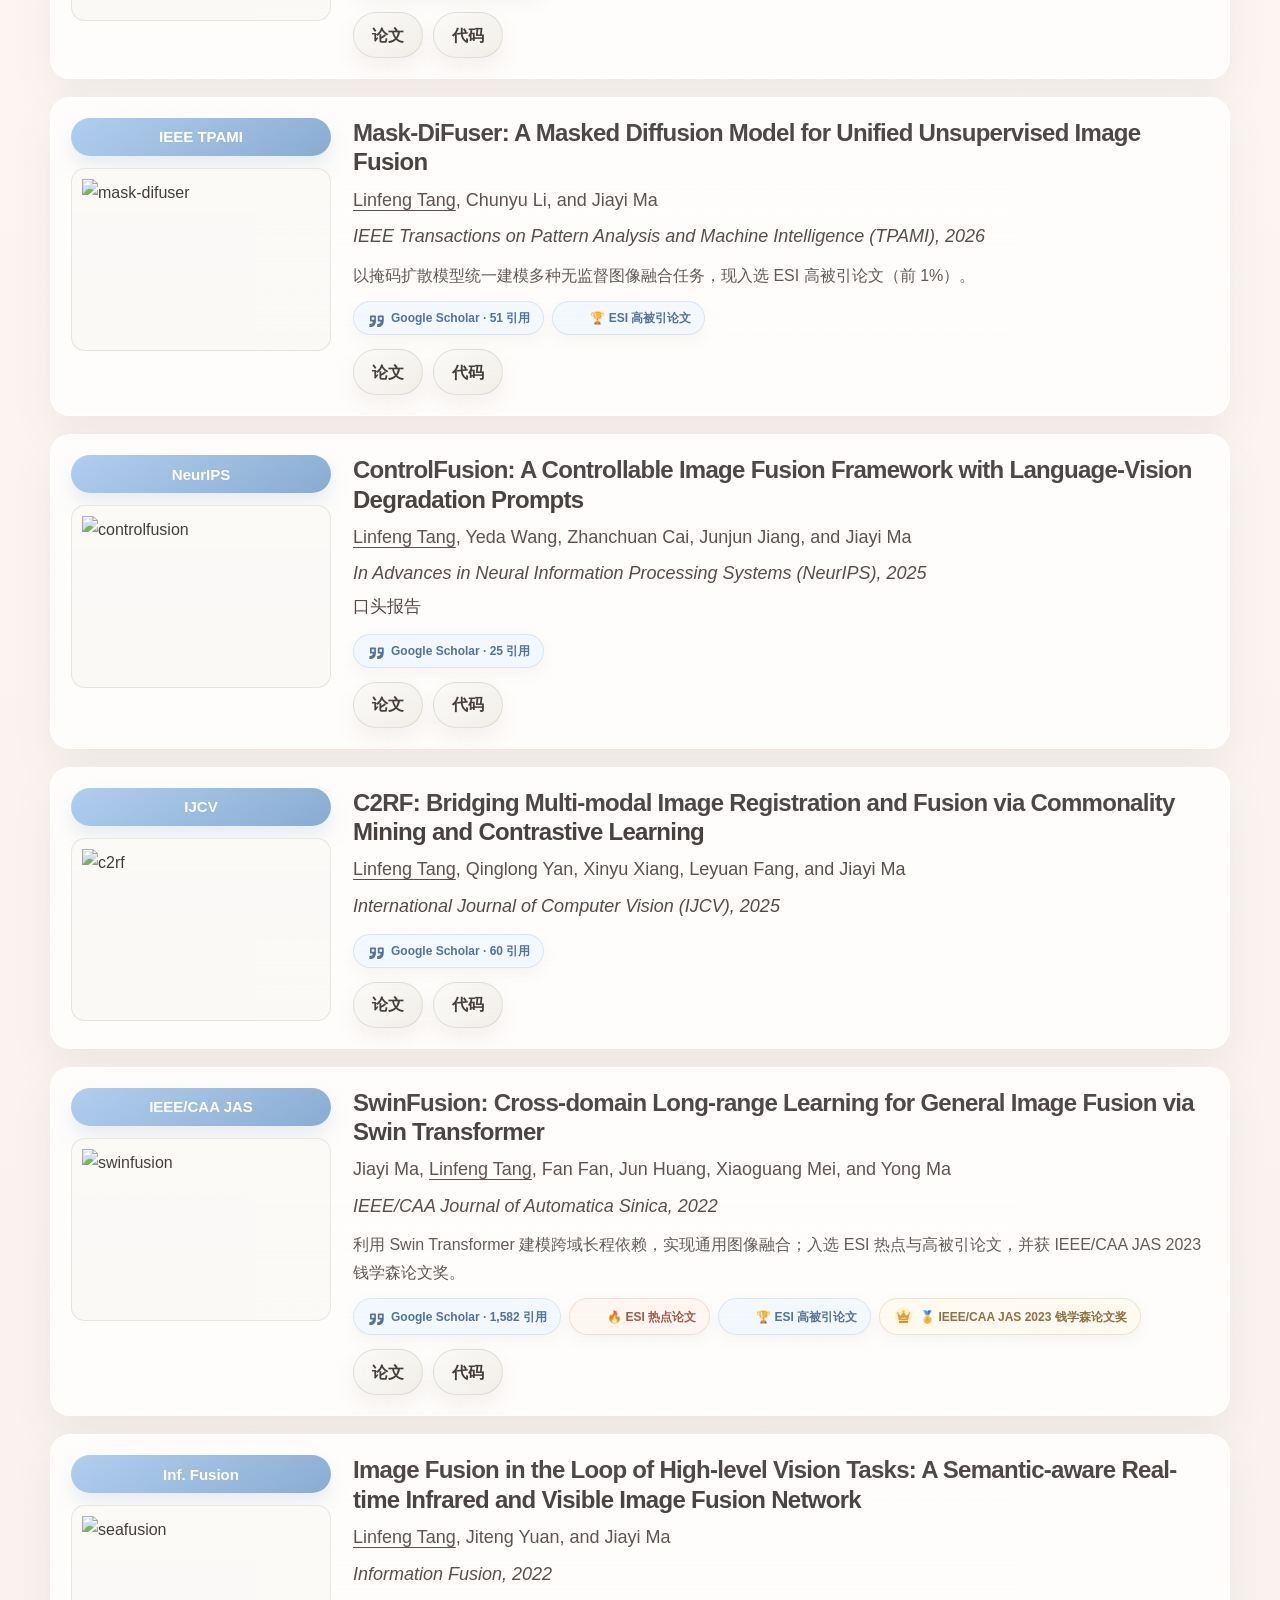
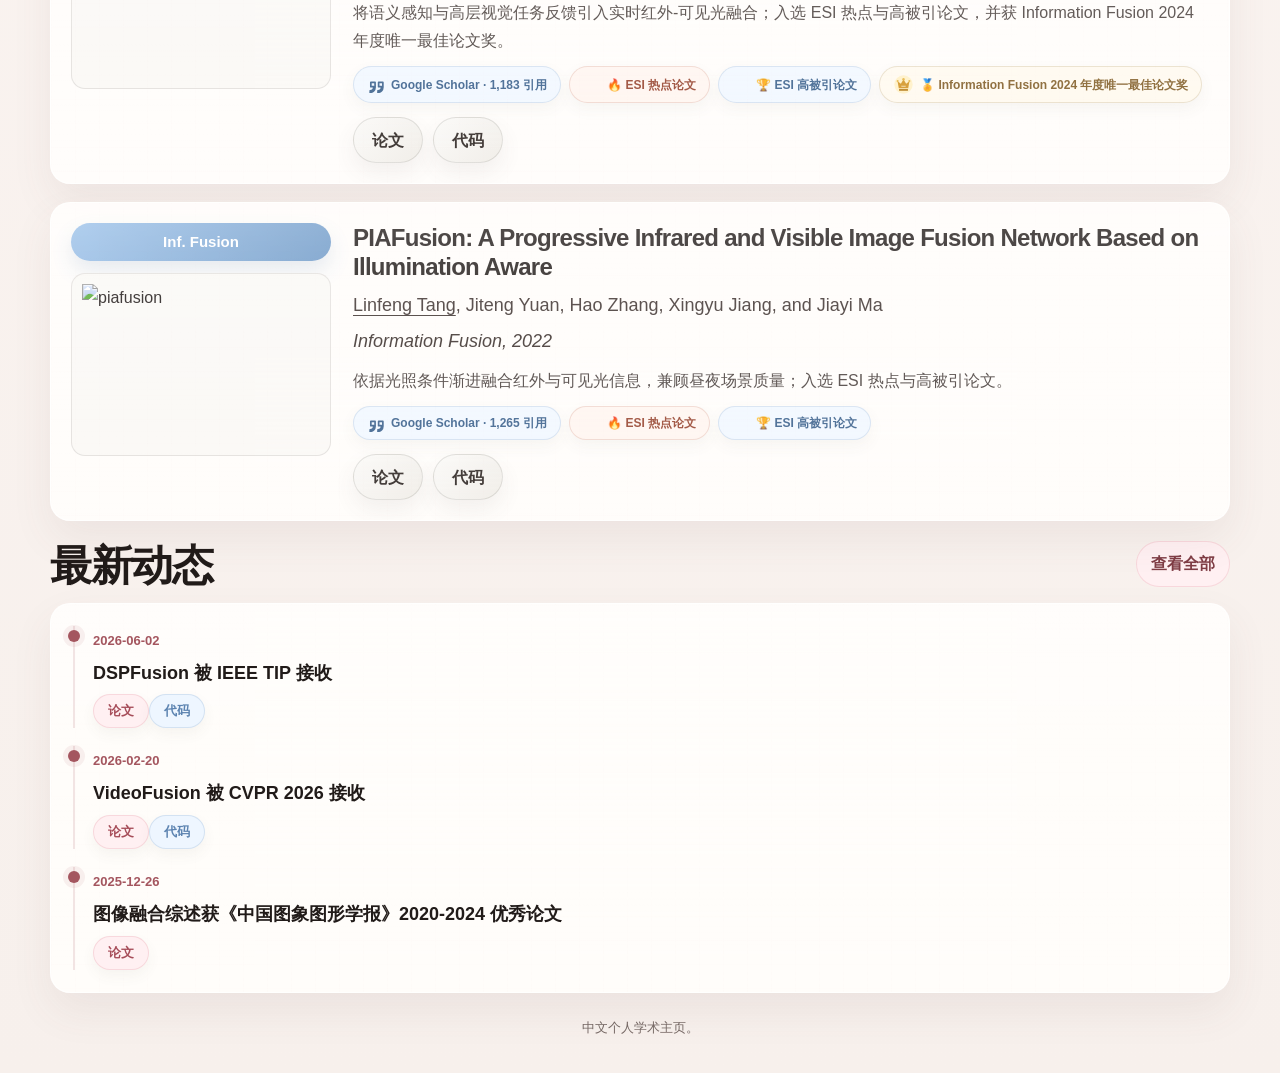
==== commit c1bfb01d: "Refine publication impact badges" ====
--- a/index.html
+++ b/index.html
@@ -51,7 +51,7 @@
         </aside>
         <aside class="info-card">
           <span class="eyebrow">亮点</span>
-          <div class="compact-badges"><span>World&#x27;s Top 2% Scientists, 2025</span><span>NeurIPS 2025 口头报告</span><span>Information Fusion 2024 年度唯一最佳论文奖</span><span>中国图象图形学报 2024 年度优秀论文，2024</span><span>中国图象图形学报 2020-2024 优秀论文，2025</span><span>IEEE/CAA JAS 钱学森论文奖，2023</span><span>6 篇 ESI 热点论文</span><span>8 篇 ESI 高被引论文</span></div>
+          <div class="compact-badges"><span>World&#x27;s Top 2% Scientists, 2025</span><span>NeurIPS 2025 口头报告</span><span>Information Fusion 2024 年度唯一最佳论文奖</span><span>中国图象图形学报 2024 年度优秀论文，2024</span><span>中国图象图形学报 2020-2024 优秀论文，2025</span><span>IEEE/CAA JAS 钱学森论文奖，2023</span><span>🔥 6 篇 ESI 热点论文</span><span>🏆 8 篇 ESI 高被引论文</span></div>
         </aside>
       </div>
     </section>
@@ -90,7 +90,7 @@
             <div class="pub-authors"><span class="me">Linfeng Tang</span>, Chunyu Li, Yeda Wang, Guoqing Wang, Yixuan Yuan, and Jiayi Ma</div>
             <div class="pub-venue">IEEE Transactions on Image Processing (TIP), accepted, 2026</div>
             <div class="pub-note">2026 年 6 月 2 日接收</div>
-            <div class="pub-highlights"><span class="badge-citation">引用 2</span></div>
+            <div class="pub-highlights"><span class="badge-citation">Google Scholar · 2 引用</span></div>
             <div class="pub-actions"><a class="paper-btn" href="https://doi.org/10.1109/TIP.2026.3700938" target="_blank" rel="noreferrer">论文</a><a class="paper-btn" href="https://arxiv.org/abs/2503.23355" target="_blank" rel="noreferrer">ARXIV</a><a class="paper-btn" href="https://github.com/Linfeng-Tang/DSPFusion" target="_blank" rel="noreferrer">代码</a></div>
           </div>
         </article>
@@ -104,7 +104,7 @@
             <h3><a href="./publications.html#videofusion">VideoFusion: A Spatio-Temporal Collaborative Network for Multi-modal Video Fusion and Restoration</a></h3>
             <div class="pub-authors"><span class="me">Linfeng Tang</span>, Yeda Wang, Meiqi Gong, Zizhuo Li, Yuxin Deng, Xunpeng Yi, Chunyu Li, Han Xu, Hao Zhang, and Jiayi Ma</div>
             <div class="pub-venue">In Proceedings of the IEEE/CVF Conference on Computer Vision and Pattern Recognition (CVPR), 2026</div>
-            <div class="pub-highlights"><span class="badge-citation">引用 14</span></div>
+            <div class="pub-highlights"><span class="badge-citation">Google Scholar · 14 引用</span></div>
             <div class="pub-actions"><a class="paper-btn" href="https://arxiv.org/abs/2503.23359" target="_blank" rel="noreferrer">论文</a><a class="paper-btn" href="https://github.com/Linfeng-Tang/VideoFusion" target="_blank" rel="noreferrer">代码</a></div>
           </div>
         </article>
@@ -119,7 +119,7 @@
             <div class="pub-authors"><span class="me">Linfeng Tang</span>, Chunyu Li, and Jiayi Ma</div>
             <div class="pub-venue">IEEE Transactions on Pattern Analysis and Machine Intelligence (TPAMI), 2026</div>
             <p class="pub-summary">以掩码扩散模型统一建模多种无监督图像融合任务，现入选 ESI 高被引论文（前 1%）。</p>
-            <div class="pub-highlights"><span class="badge-citation">引用 51</span><span class="badge-cited">ESI 高被引论文</span></div>
+            <div class="pub-highlights"><span class="badge-citation">Google Scholar · 51 引用</span><span class="badge-cited">🏆 ESI 高被引论文</span></div>
             <div class="pub-actions"><a class="paper-btn" href="https://ieeexplore.ieee.org/document/11162636" target="_blank" rel="noreferrer">论文</a><a class="paper-btn" href="https://github.com/Linfeng-Tang/Mask-DiFuser" target="_blank" rel="noreferrer">代码</a></div>
           </div>
         </article>
@@ -134,7 +134,7 @@
             <div class="pub-authors"><span class="me">Linfeng Tang</span>, Yeda Wang, Zhanchuan Cai, Junjun Jiang, and Jiayi Ma</div>
             <div class="pub-venue">In Advances in Neural Information Processing Systems (NeurIPS), 2025</div>
             <div class="pub-note">口头报告</div>
-            <div class="pub-highlights"><span class="badge-citation">引用 25</span></div>
+            <div class="pub-highlights"><span class="badge-citation">Google Scholar · 25 引用</span></div>
             <div class="pub-actions"><a class="paper-btn" href="https://arxiv.org/pdf/2503.23356" target="_blank" rel="noreferrer">论文</a><a class="paper-btn" href="https://github.com/Linfeng-Tang/ControlFusion" target="_blank" rel="noreferrer">代码</a></div>
           </div>
         </article>
@@ -148,7 +148,7 @@
             <h3><a href="./publications.html#c2rf">C2RF: Bridging Multi-modal Image Registration and Fusion via Commonality Mining and Contrastive Learning</a></h3>
             <div class="pub-authors"><span class="me">Linfeng Tang</span>, Qinglong Yan, Xinyu Xiang, Leyuan Fang, and Jiayi Ma</div>
             <div class="pub-venue">International Journal of Computer Vision (IJCV), 2025</div>
-            <div class="pub-highlights"><span class="badge-citation">引用 60</span></div>
+            <div class="pub-highlights"><span class="badge-citation">Google Scholar · 60 引用</span></div>
             <div class="pub-actions"><a class="paper-btn" href="https://link.springer.com/article/10.1007/s11263-025-02427-1" target="_blank" rel="noreferrer">论文</a><a class="paper-btn" href="https://github.com/Linfeng-Tang/C2RF" target="_blank" rel="noreferrer">代码</a></div>
           </div>
         </article>
@@ -163,7 +163,7 @@
             <div class="pub-authors">Jiayi Ma, <span class="me">Linfeng Tang</span>, Fan Fan, Jun Huang, Xiaoguang Mei, and Yong Ma</div>
             <div class="pub-venue">IEEE/CAA Journal of Automatica Sinica, 2022</div>
             <p class="pub-summary">利用 Swin Transformer 建模跨域长程依赖，实现通用图像融合；入选 ESI 热点与高被引论文，并获 IEEE/CAA JAS 2023 钱学森论文奖。</p>
-            <div class="pub-highlights"><span class="badge-citation">引用 1,582</span><span class="badge-hot">ESI 热点论文</span><span class="badge-cited">ESI 高被引论文</span><span class="badge-award">IEEE/CAA JAS 2023 钱学森论文奖</span></div>
+            <div class="pub-highlights"><span class="badge-citation">Google Scholar · 1,582 引用</span><span class="badge-hot">🔥 ESI 热点论文</span><span class="badge-cited">🏆 ESI 高被引论文</span><span class="badge-award">🏅 IEEE/CAA JAS 2023 钱学森论文奖</span></div>
             <div class="pub-actions"><a class="paper-btn" href="https://ieeexplore.ieee.org/document/9812535" target="_blank" rel="noreferrer">论文</a><a class="paper-btn" href="https://github.com/Linfeng-Tang/SwinFusion" target="_blank" rel="noreferrer">代码</a></div>
           </div>
         </article>
@@ -178,7 +178,7 @@
             <div class="pub-authors"><span class="me">Linfeng Tang</span>, Jiteng Yuan, and Jiayi Ma</div>
             <div class="pub-venue">Information Fusion, 2022</div>
             <p class="pub-summary">将语义感知与高层视觉任务反馈引入实时红外-可见光融合；入选 ESI 热点与高被引论文，并获 Information Fusion 2024 年度唯一最佳论文奖。</p>
-            <div class="pub-highlights"><span class="badge-citation">引用 1,183</span><span class="badge-hot">ESI 热点论文</span><span class="badge-cited">ESI 高被引论文</span><span class="badge-award">Information Fusion 2024 年度唯一最佳论文奖</span></div>
+            <div class="pub-highlights"><span class="badge-citation">Google Scholar · 1,183 引用</span><span class="badge-hot">🔥 ESI 热点论文</span><span class="badge-cited">🏆 ESI 高被引论文</span><span class="badge-award">🏅 Information Fusion 2024 年度唯一最佳论文奖</span></div>
             <div class="pub-actions"><a class="paper-btn" href="https://www.sciencedirect.com/science/article/pii/S1566253521002542" target="_blank" rel="noreferrer">论文</a><a class="paper-btn" href="https://github.com/Linfeng-Tang/SeAFusion" target="_blank" rel="noreferrer">代码</a></div>
           </div>
         </article>
@@ -193,7 +193,7 @@
             <div class="pub-authors"><span class="me">Linfeng Tang</span>, Jiteng Yuan, Hao Zhang, Xingyu Jiang, and Jiayi Ma</div>
             <div class="pub-venue">Information Fusion, 2022</div>
             <p class="pub-summary">依据光照条件渐进融合红外与可见光信息，兼顾昼夜场景质量；入选 ESI 热点与高被引论文。</p>
-            <div class="pub-highlights"><span class="badge-citation">引用 1,265</span><span class="badge-hot">ESI 热点论文</span><span class="badge-cited">ESI 高被引论文</span></div>
+            <div class="pub-highlights"><span class="badge-citation">Google Scholar · 1,265 引用</span><span class="badge-hot">🔥 ESI 热点论文</span><span class="badge-cited">🏆 ESI 高被引论文</span></div>
             <div class="pub-actions"><a class="paper-btn" href="https://www.sciencedirect.com/science/article/pii/S156625352200032X" target="_blank" rel="noreferrer">论文</a><a class="paper-btn" href="https://github.com/Linfeng-Tang/PIAFusion" target="_blank" rel="noreferrer">代码</a></div>
           </div>
         </article>
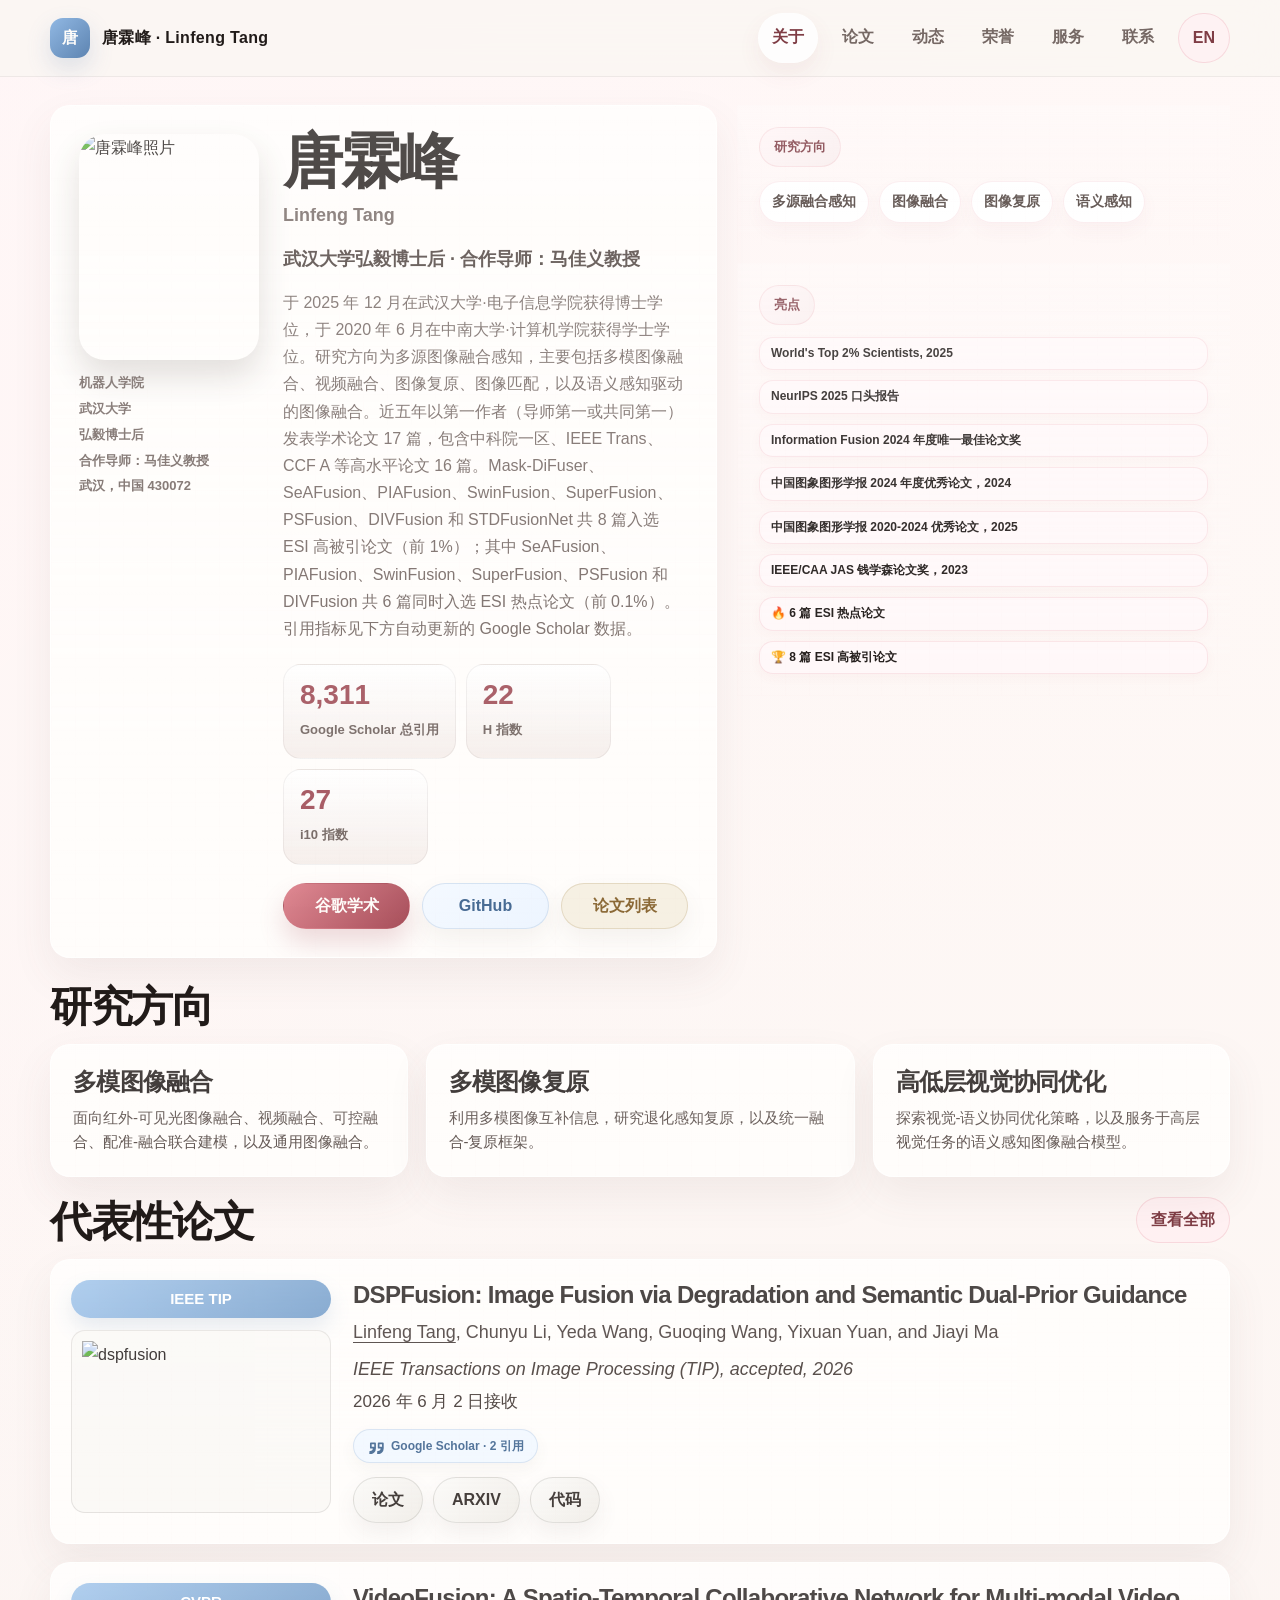
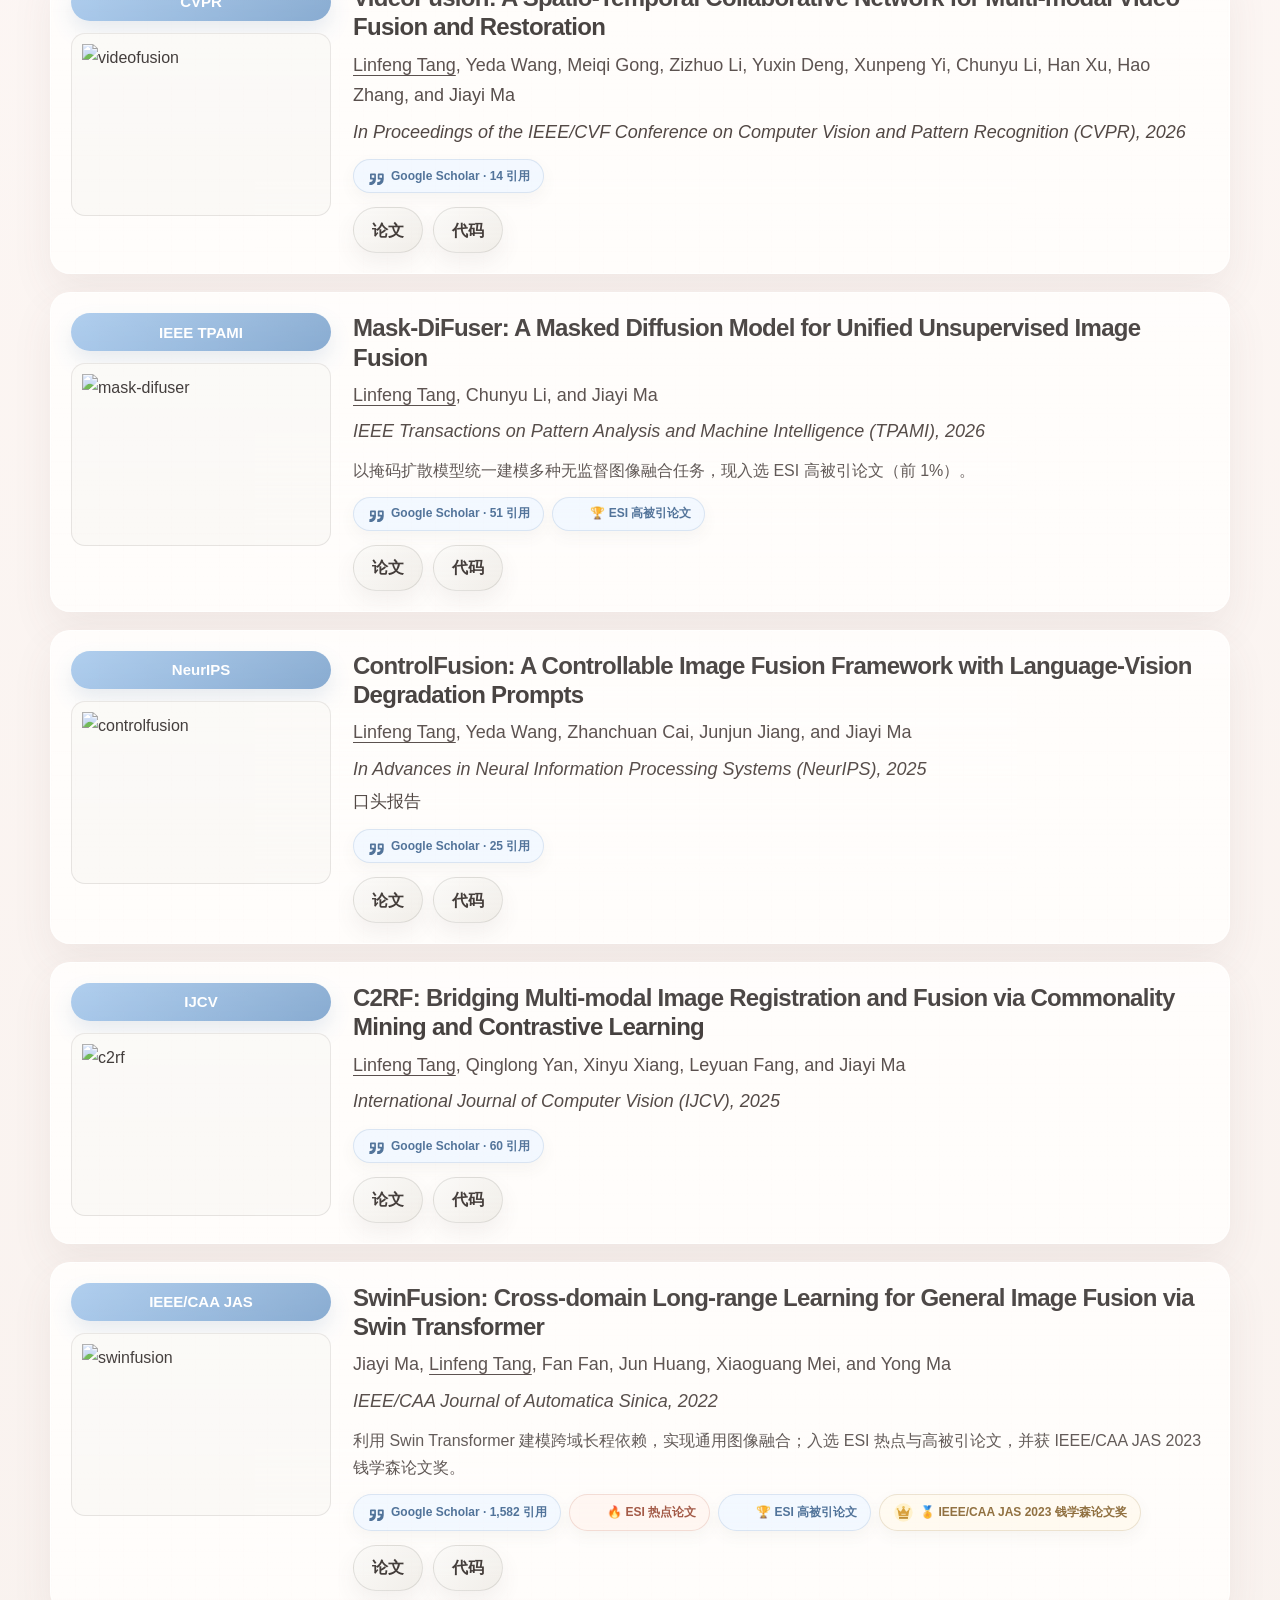
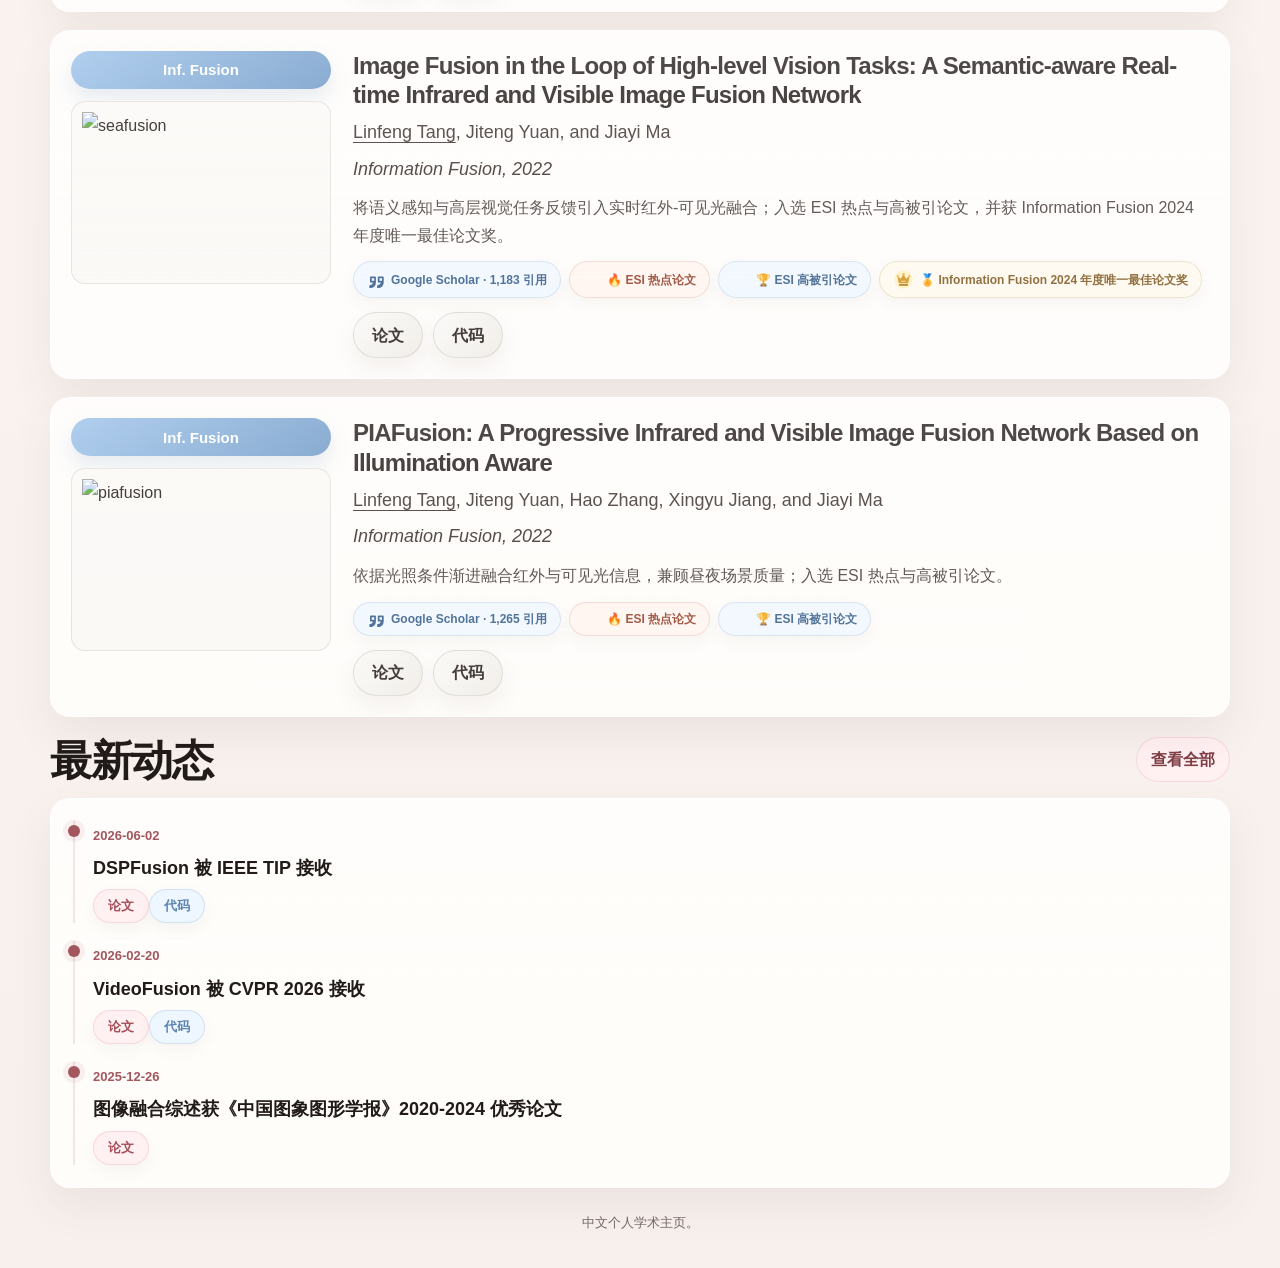
==== commit f338c032: "Add automatic Scholar statistics" ====
--- a/index.html
+++ b/index.html
@@ -39,7 +39,13 @@
           <h1>唐霖峰</h1>
           <div class="en-name">Linfeng Tang</div>
           <div class="subtitle">武汉大学弘毅博士后 · 合作导师：马佳义教授</div>
-          <p class="summary">于 2025 年 12 月在武汉大学·电子信息学院获得博士学位，于 2020 年 6 月在中南大学·计算机学院获得学士学位。研究方向为多源图像融合感知，主要包括多模图像融合、视频融合、图像复原、图像匹配，以及语义感知驱动的图像融合。近五年以第一作者（导师第一或共同第一）发表学术论文 17 篇，包含中科院一区、IEEE Trans、CCF A 等高水平论文 16 篇。Mask-DiFuser、SeAFusion、PIAFusion、SwinFusion、SuperFusion、PSFusion、DIVFusion 和 STDFusionNet 共 8 篇入选 ESI 高被引论文（前 1%）；其中 SeAFusion、PIAFusion、SwinFusion、SuperFusion、PSFusion 和 DIVFusion 共 6 篇同时入选 ESI 热点论文（前 0.1%）。谷歌学术引用 7964 次，H 指数 22，i10 指数 26，3 篇引用超过 1000 次，单篇引用最高 1582 次。</p>
+          <p class="summary">于 2025 年 12 月在武汉大学·电子信息学院获得博士学位，于 2020 年 6 月在中南大学·计算机学院获得学士学位。研究方向为多源图像融合感知，主要包括多模图像融合、视频融合、图像复原、图像匹配，以及语义感知驱动的图像融合。近五年以第一作者（导师第一或共同第一）发表学术论文 17 篇，包含中科院一区、IEEE Trans、CCF A 等高水平论文 16 篇。Mask-DiFuser、SeAFusion、PIAFusion、SwinFusion、SuperFusion、PSFusion、DIVFusion 和 STDFusionNet 共 8 篇入选 ESI 高被引论文（前 1%）；其中 SeAFusion、PIAFusion、SwinFusion、SuperFusion、PSFusion 和 DIVFusion 共 6 篇同时入选 ESI 热点论文（前 0.1%）。引用指标见下方自动更新的 Google Scholar 数据。</p>
+          <div class="stats" aria-label="Google Scholar statistics">
+            <a class="stat" href="https://scholar.google.com/citations?user=PyRqpAsAAAAJ&amp;hl=en" target="_blank" rel="noreferrer"><strong data-scholar-citations>8,311</strong><span>Google Scholar 总引用</span></a>
+            <div class="stat"><strong data-scholar-hindex>22</strong><span>H 指数</span></div>
+            <div class="stat"><strong data-scholar-i10index>27</strong><span>i10 指数</span></div>
+          </div>
+          <script src="./assets/js/scholar-stats.js"></script>
           <div class="actions"><a class="btn" href="https://scholar.google.com/citations?user=PyRqpAsAAAAJ&hl=zh-CN" target="_blank" rel="noreferrer">谷歌学术</a><a class="btn-blue" href="https://github.com/Linfeng-Tang" target="_blank" rel="noreferrer">GitHub</a><a class="btn-gold" href="./publications.html">论文列表</a></div>
         </div>
       </article>
--- a/styles.css
+++ b/styles.css
@@ -493,6 +493,17 @@
   border: 1px solid rgba(33, 27, 25, 0.06);
 }
 
+.stats a.stat {
+  color: inherit;
+  text-decoration: none;
+  transition: transform 160ms ease, box-shadow 160ms ease;
+}
+
+.stats a.stat:hover {
+  transform: translateY(-2px);
+  box-shadow: 0 10px 22px rgba(112, 67, 67, 0.12);
+}
+
 .stats strong {
   display: block;
   color: var(--accent);
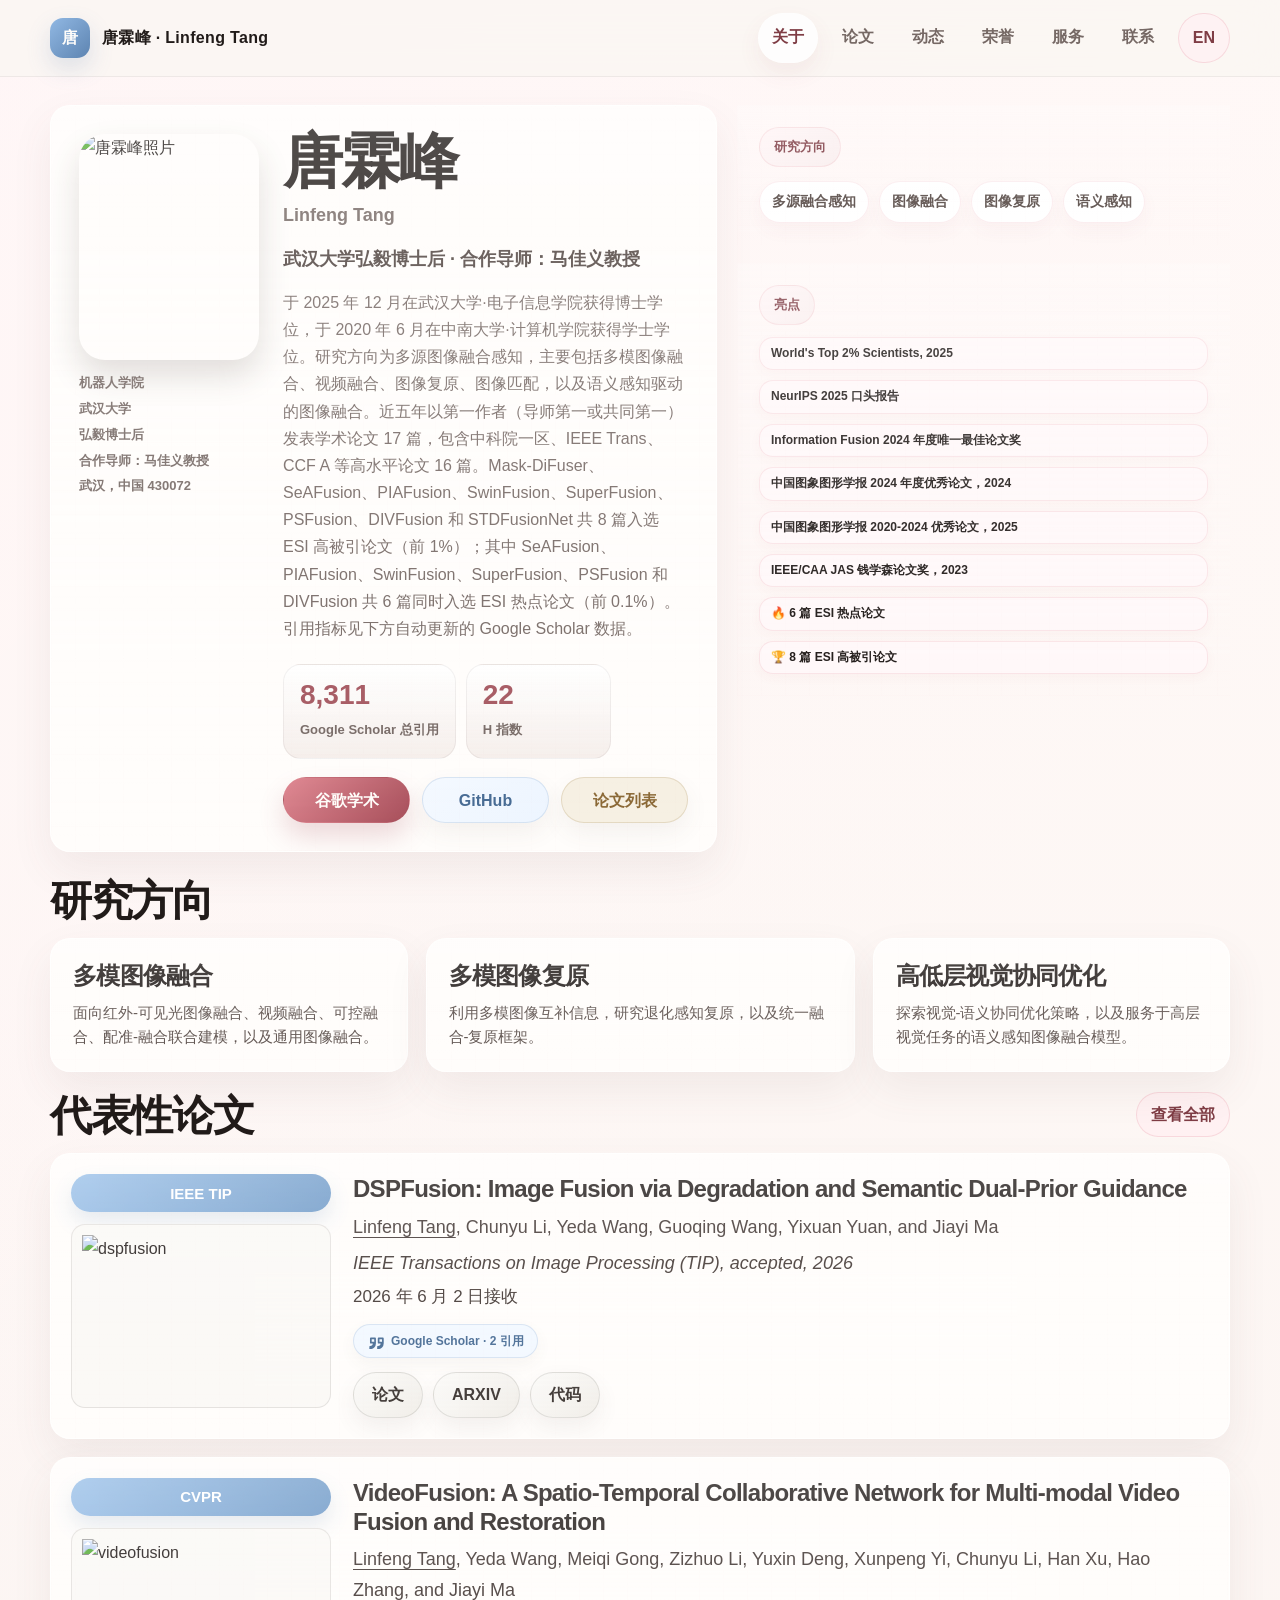
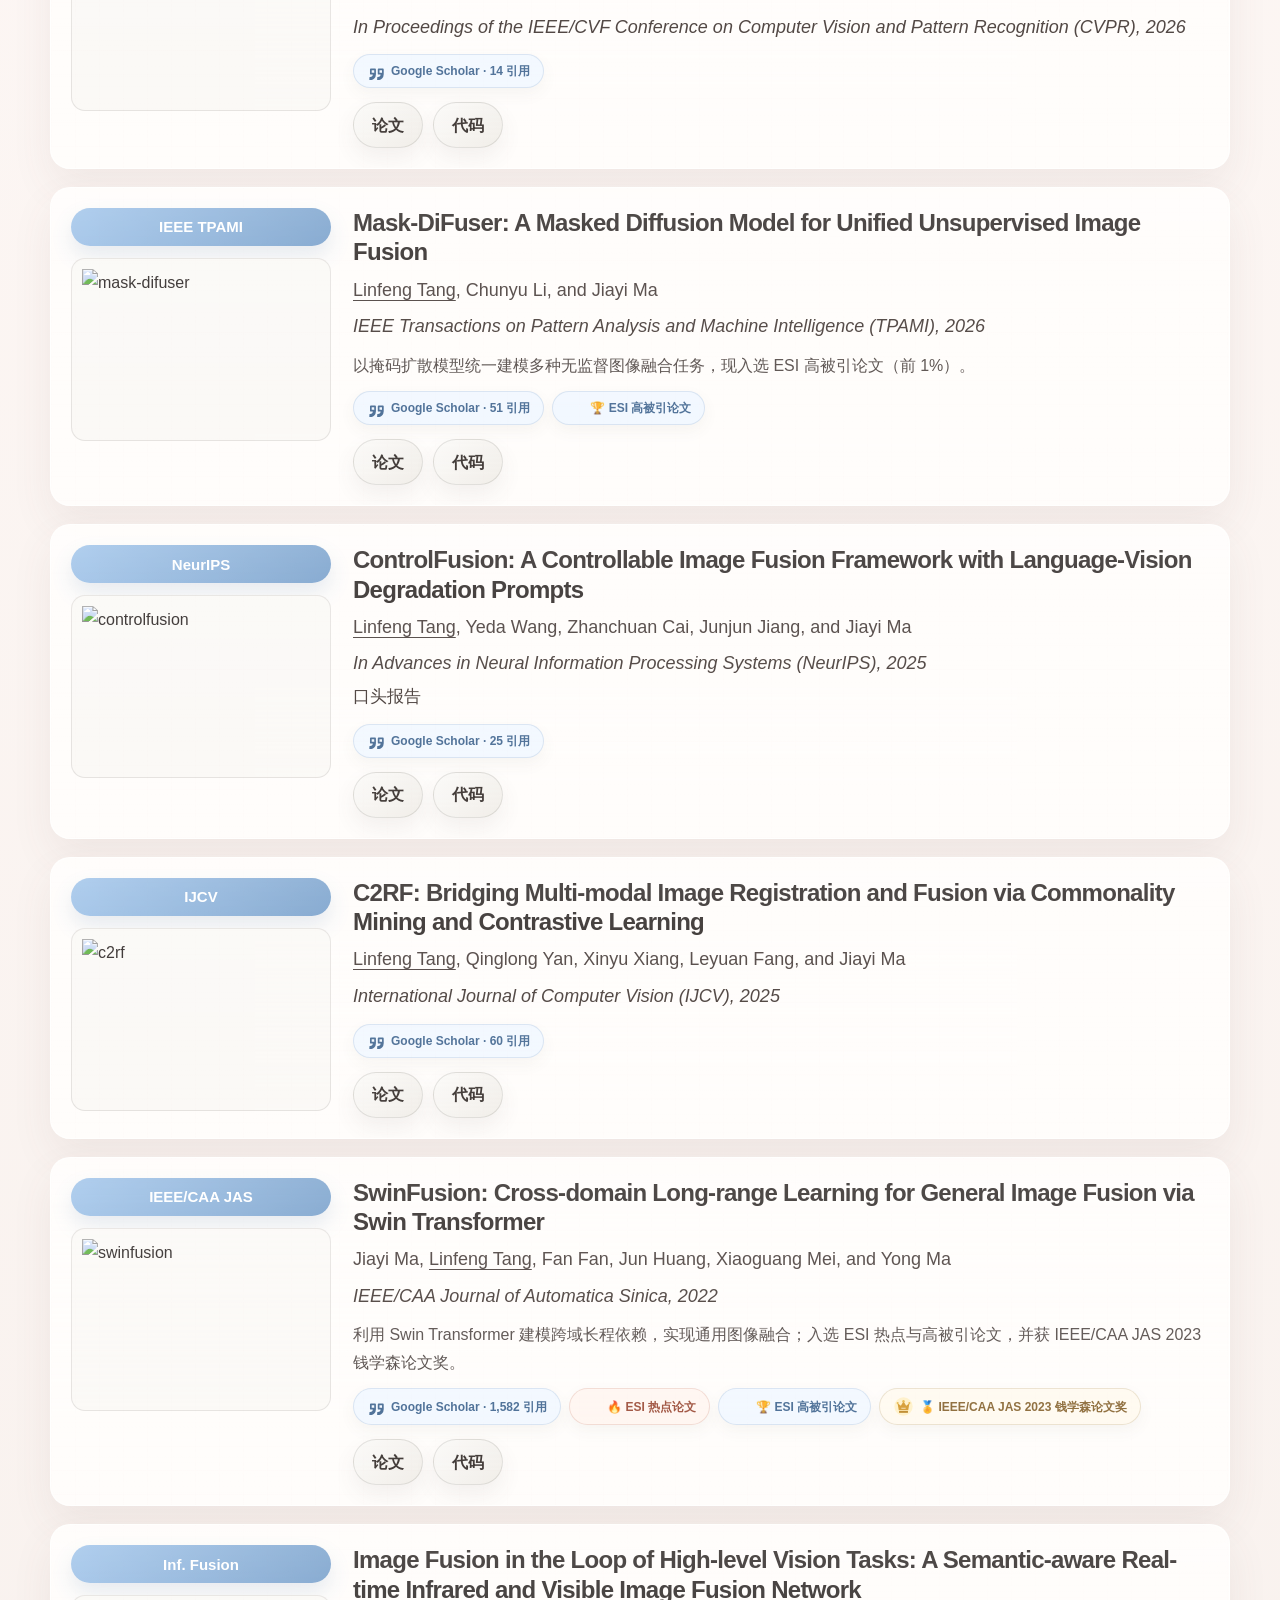
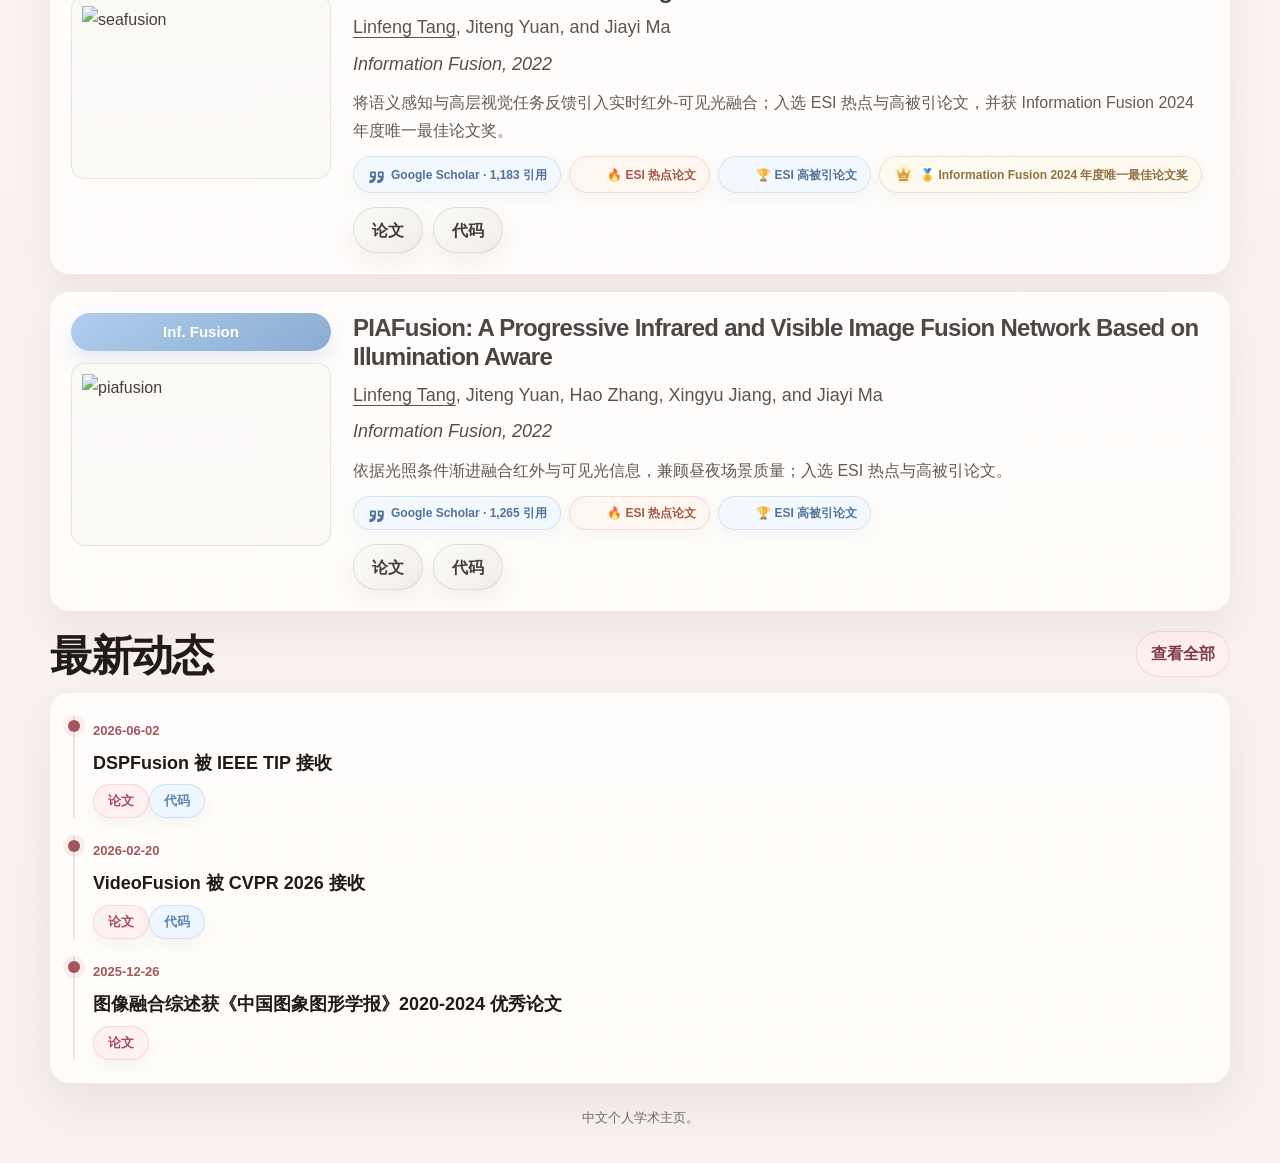
==== commit 4fb87040: "Show only Scholar h-index" ====
--- a/index.html
+++ b/index.html
@@ -43,7 +43,6 @@
           <div class="stats" aria-label="Google Scholar statistics">
             <a class="stat" href="https://scholar.google.com/citations?user=PyRqpAsAAAAJ&amp;hl=en" target="_blank" rel="noreferrer"><strong data-scholar-citations>8,311</strong><span>Google Scholar 总引用</span></a>
             <div class="stat"><strong data-scholar-hindex>22</strong><span>H 指数</span></div>
-            <div class="stat"><strong data-scholar-i10index>27</strong><span>i10 指数</span></div>
           </div>
           <script src="./assets/js/scholar-stats.js"></script>
           <div class="actions"><a class="btn" href="https://scholar.google.com/citations?user=PyRqpAsAAAAJ&hl=zh-CN" target="_blank" rel="noreferrer">谷歌学术</a><a class="btn-blue" href="https://github.com/Linfeng-Tang" target="_blank" rel="noreferrer">GitHub</a><a class="btn-gold" href="./publications.html">论文列表</a></div>
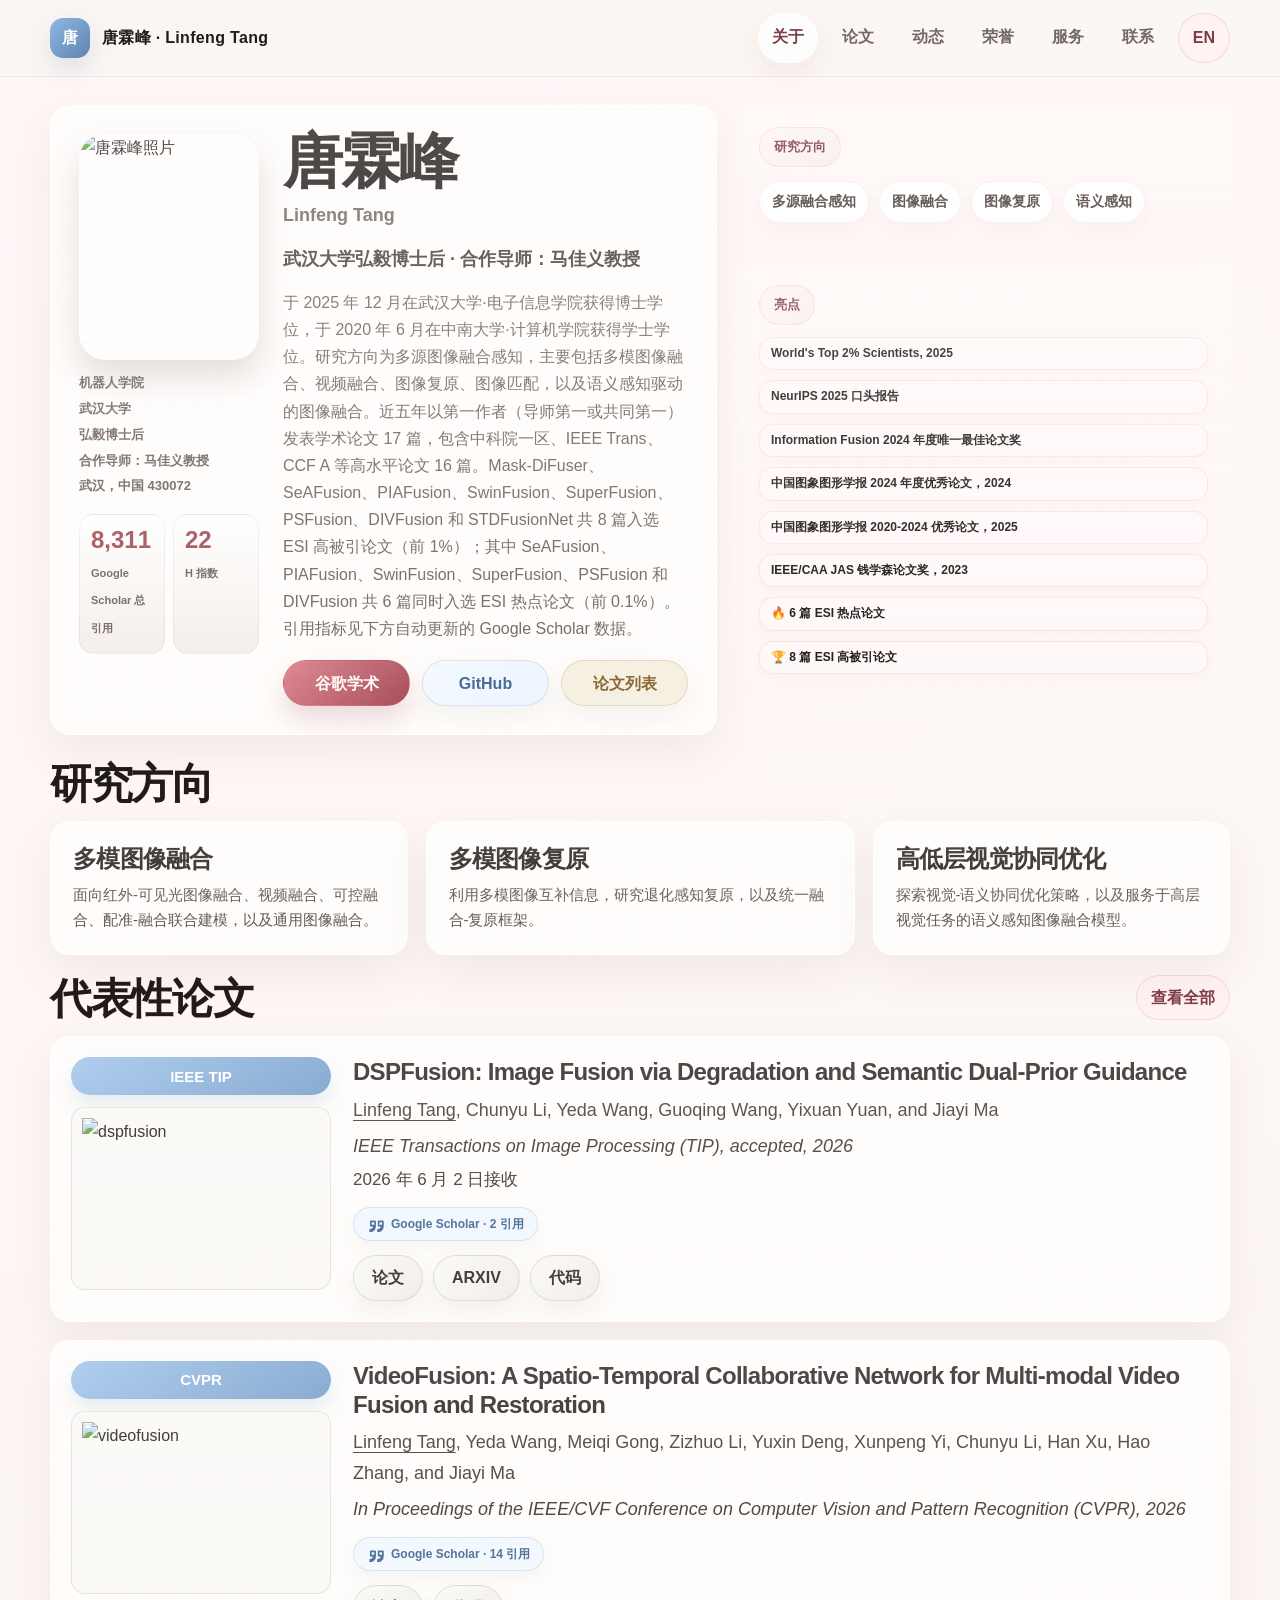
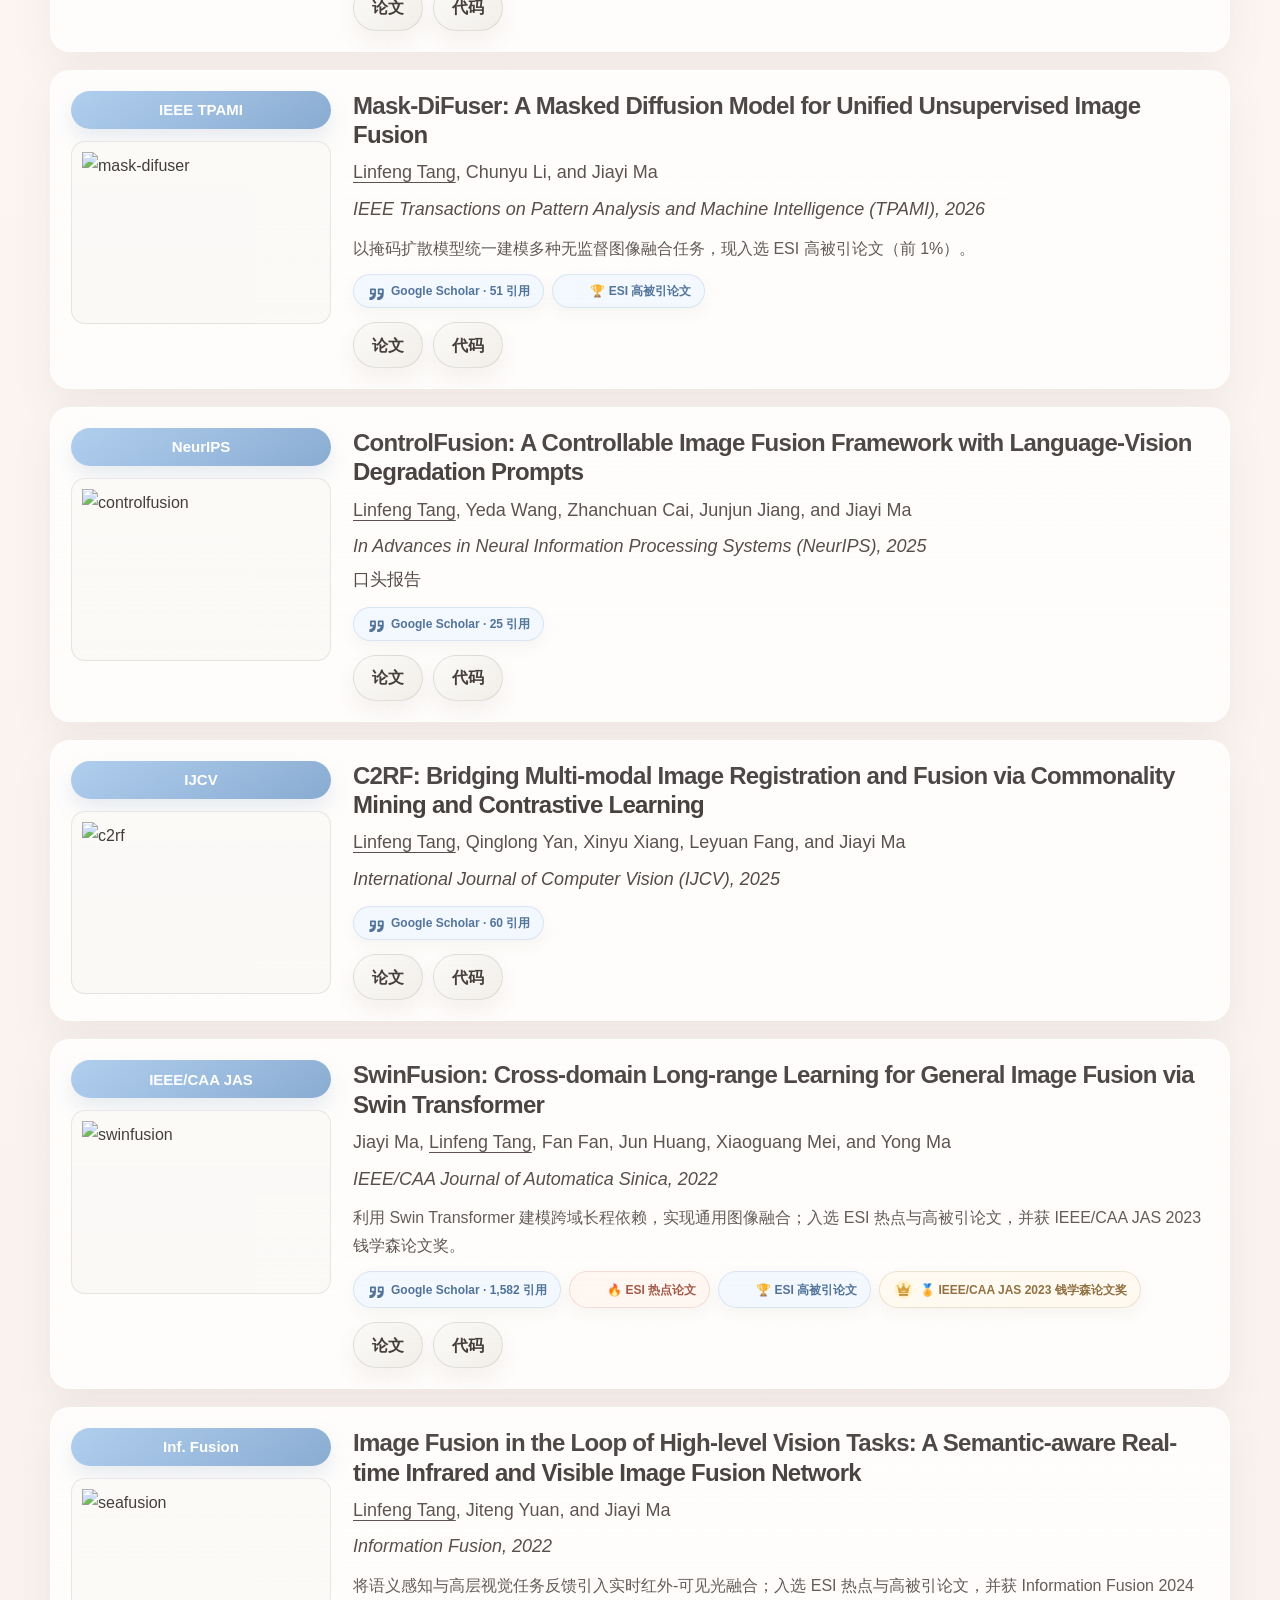
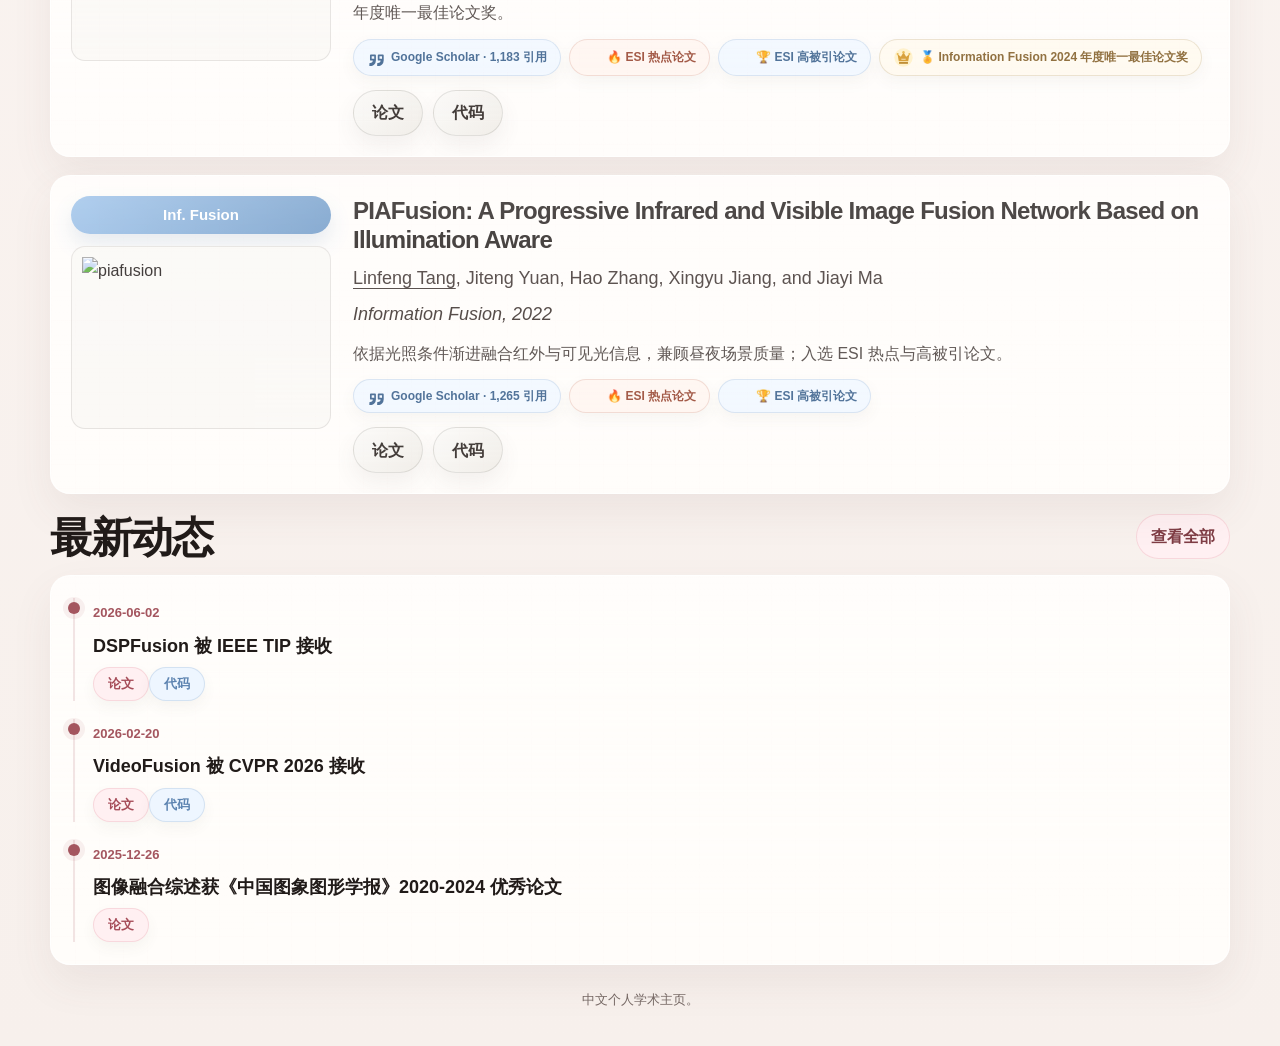
==== commit e6930293: "Move Scholar stats beside profile" ====
--- a/index.html
+++ b/index.html
@@ -34,16 +34,16 @@
         <div class="portrait-column">
           <img class="portrait" src="./assets/img/prof_pic_color.png" alt="唐霖峰照片">
           <div class="portrait-affiliation"><a href="https://robotics.whu.edu.cn/" target="_blank" rel="noreferrer">机器人学院</a><a href="https://www.whu.edu.cn/" target="_blank" rel="noreferrer">武汉大学</a><span>弘毅博士后</span><span>合作导师：马佳义教授</span><span>武汉，中国 430072</span></div>
+          <div class="stats scholar-photo-stats" aria-label="Google Scholar statistics">
+            <a class="stat" href="https://scholar.google.com/citations?user=PyRqpAsAAAAJ&amp;hl=en" target="_blank" rel="noreferrer"><strong data-scholar-citations>8,311</strong><span>Google Scholar 总引用</span></a>
+            <div class="stat"><strong data-scholar-hindex>22</strong><span>H 指数</span></div>
+          </div>
         </div>
         <div>
           <h1>唐霖峰</h1>
           <div class="en-name">Linfeng Tang</div>
           <div class="subtitle">武汉大学弘毅博士后 · 合作导师：马佳义教授</div>
           <p class="summary">于 2025 年 12 月在武汉大学·电子信息学院获得博士学位，于 2020 年 6 月在中南大学·计算机学院获得学士学位。研究方向为多源图像融合感知，主要包括多模图像融合、视频融合、图像复原、图像匹配，以及语义感知驱动的图像融合。近五年以第一作者（导师第一或共同第一）发表学术论文 17 篇，包含中科院一区、IEEE Trans、CCF A 等高水平论文 16 篇。Mask-DiFuser、SeAFusion、PIAFusion、SwinFusion、SuperFusion、PSFusion、DIVFusion 和 STDFusionNet 共 8 篇入选 ESI 高被引论文（前 1%）；其中 SeAFusion、PIAFusion、SwinFusion、SuperFusion、PSFusion 和 DIVFusion 共 6 篇同时入选 ESI 热点论文（前 0.1%）。引用指标见下方自动更新的 Google Scholar 数据。</p>
-          <div class="stats" aria-label="Google Scholar statistics">
-            <a class="stat" href="https://scholar.google.com/citations?user=PyRqpAsAAAAJ&amp;hl=en" target="_blank" rel="noreferrer"><strong data-scholar-citations>8,311</strong><span>Google Scholar 总引用</span></a>
-            <div class="stat"><strong data-scholar-hindex>22</strong><span>H 指数</span></div>
-          </div>
           <script src="./assets/js/scholar-stats.js"></script>
           <div class="actions"><a class="btn" href="https://scholar.google.com/citations?user=PyRqpAsAAAAJ&hl=zh-CN" target="_blank" rel="noreferrer">谷歌学术</a><a class="btn-blue" href="https://github.com/Linfeng-Tang" target="_blank" rel="noreferrer">GitHub</a><a class="btn-gold" href="./publications.html">论文列表</a></div>
         </div>
--- a/styles.css
+++ b/styles.css
@@ -518,6 +518,27 @@
   font-weight: 700;
 }
 
+.portrait-column .scholar-photo-stats {
+  display: grid;
+  grid-template-columns: repeat(2, minmax(0, 1fr));
+  gap: 8px;
+  margin-top: 18px;
+}
+
+.portrait-column .scholar-photo-stats .stat {
+  min-width: 0;
+  padding: 13px 11px;
+  border-radius: 15px;
+}
+
+.portrait-column .scholar-photo-stats strong {
+  font-size: 24px;
+}
+
+.portrait-column .scholar-photo-stats span {
+  font-size: 11px;
+}
+
 .focus-grid,
 .honor-grid,
 .services-grid {
